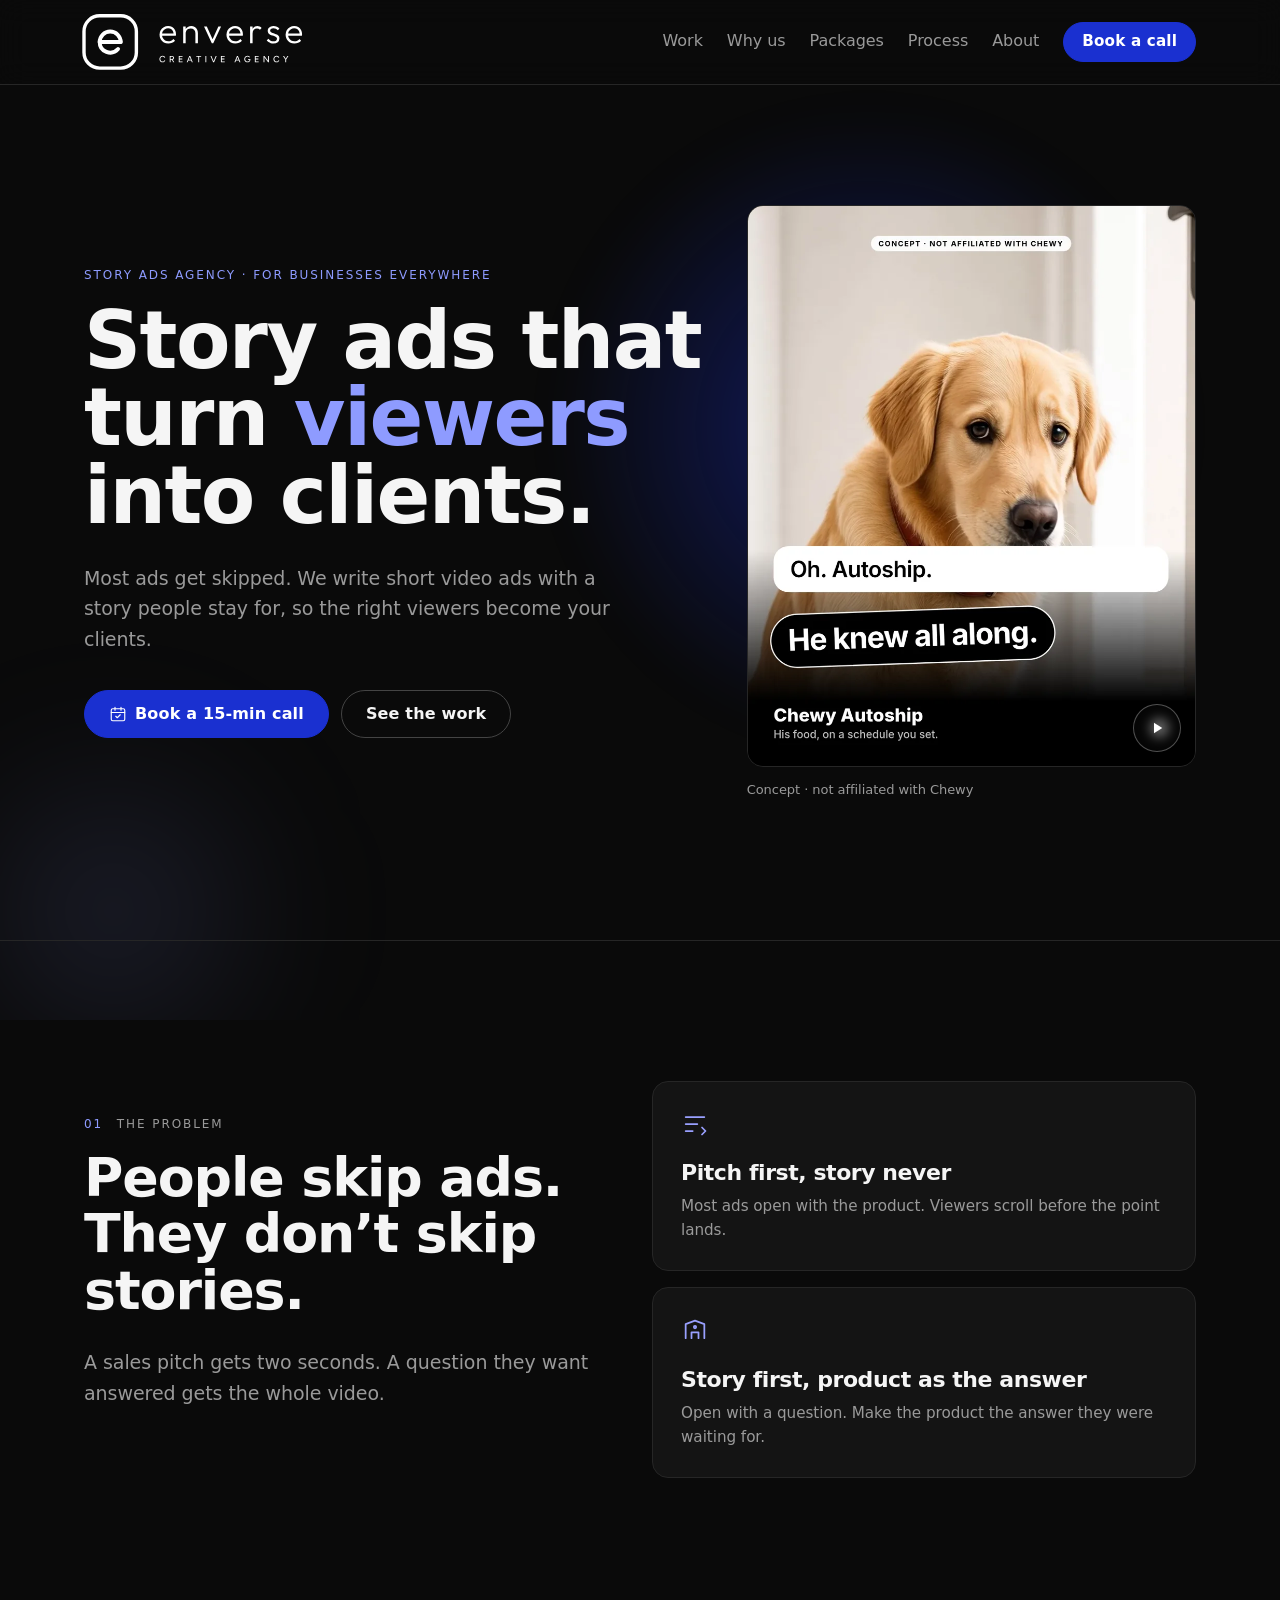
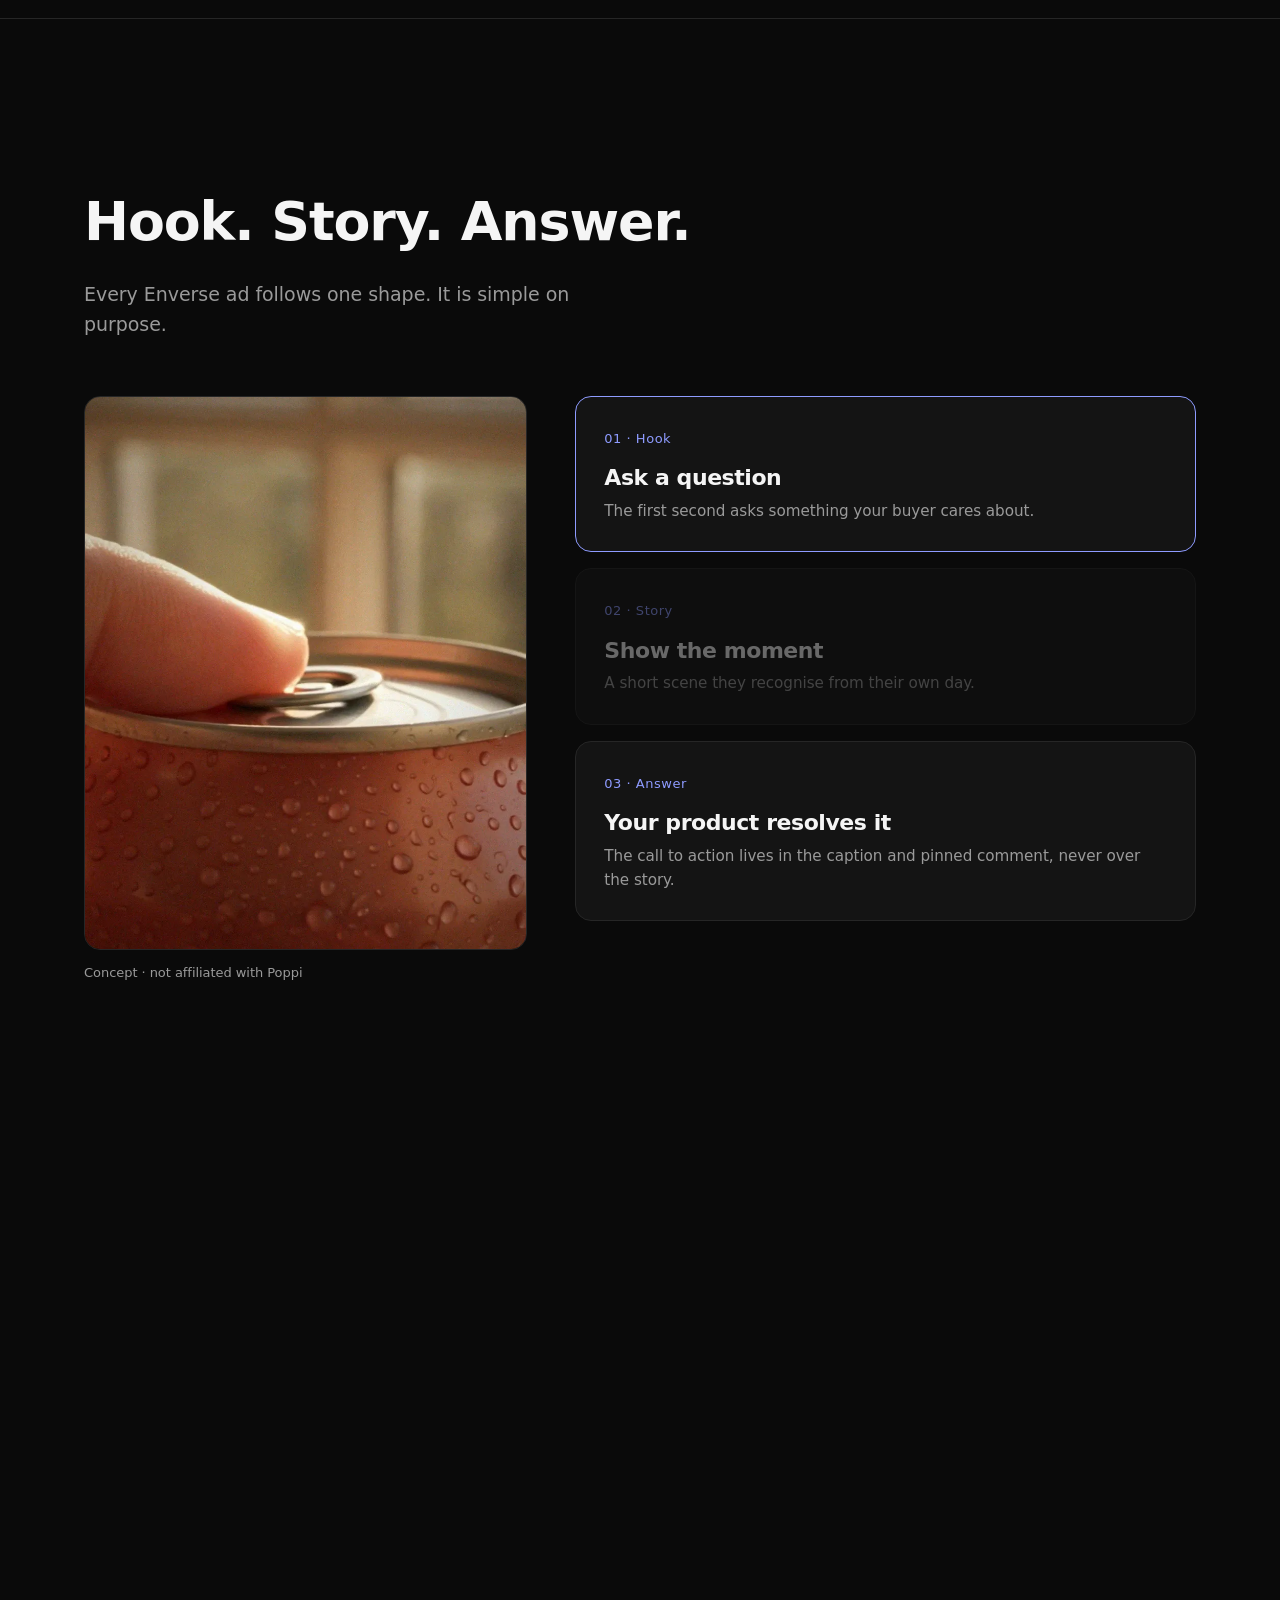
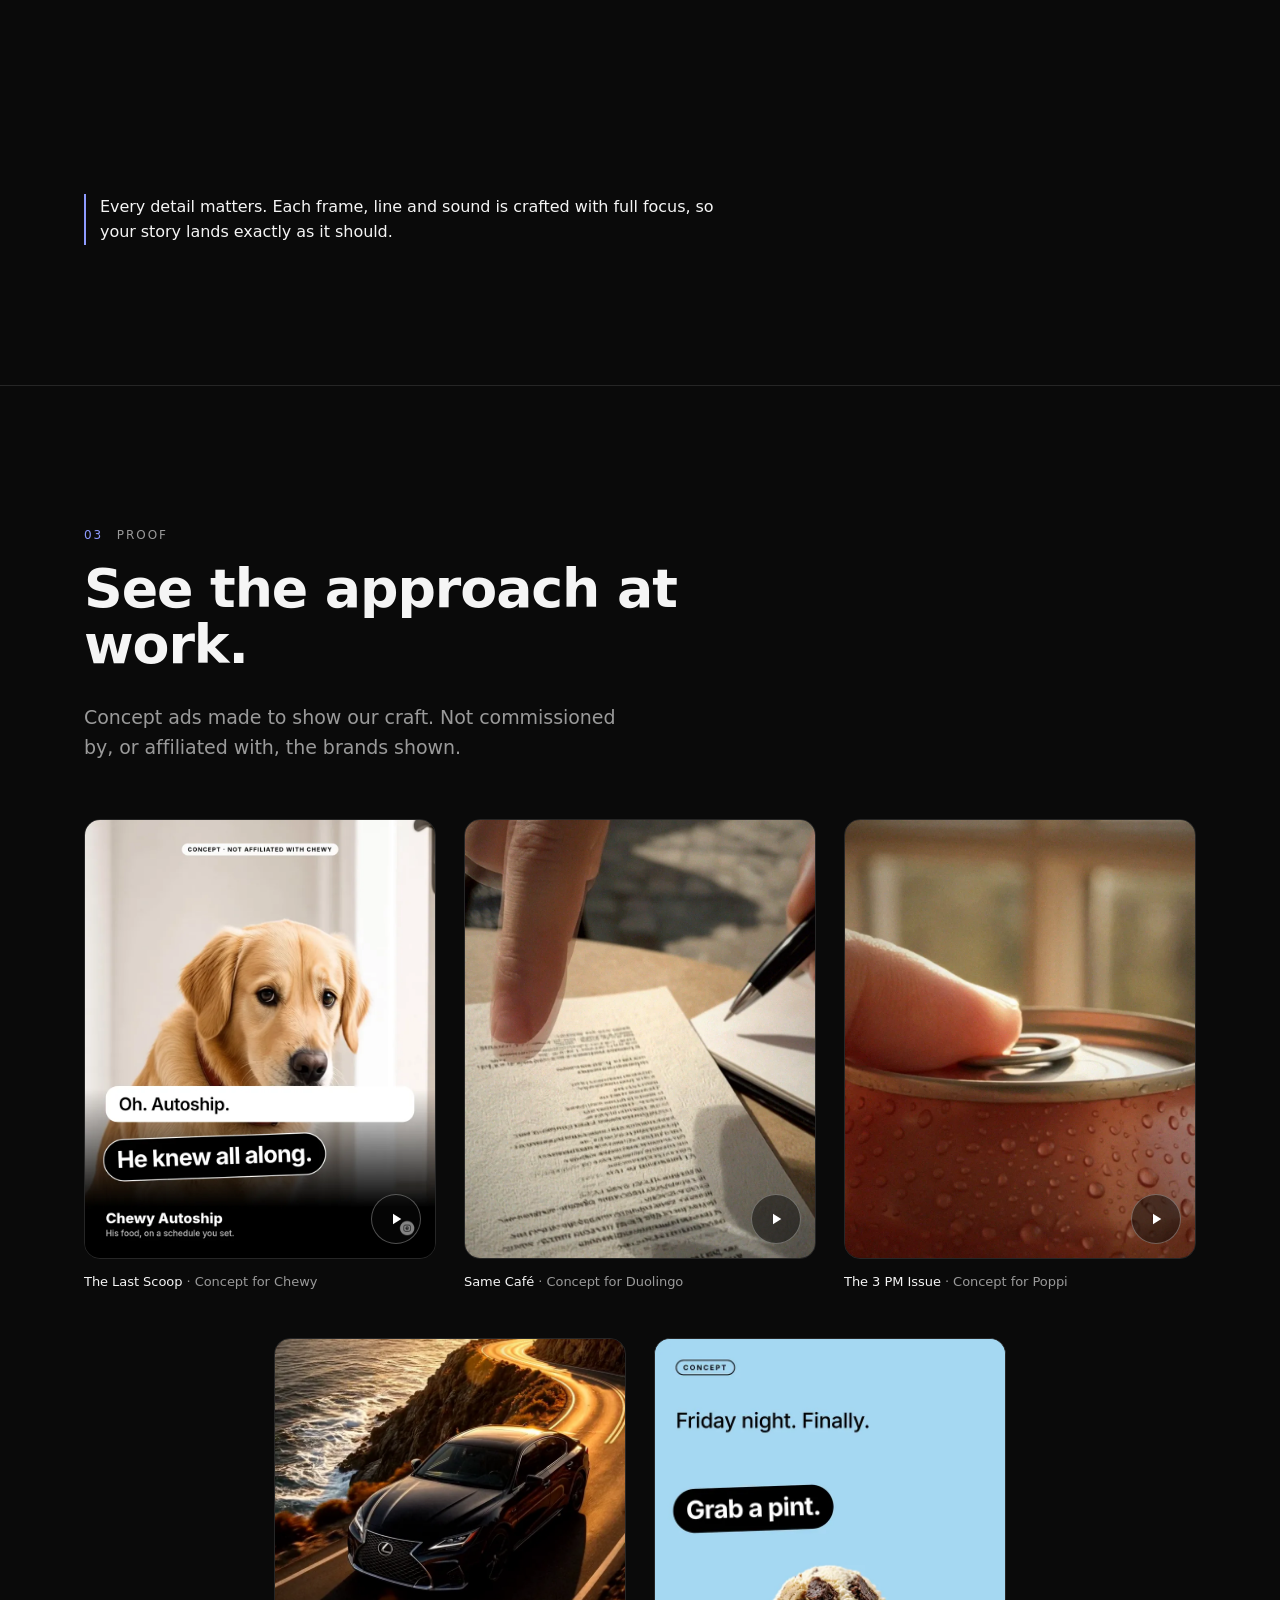
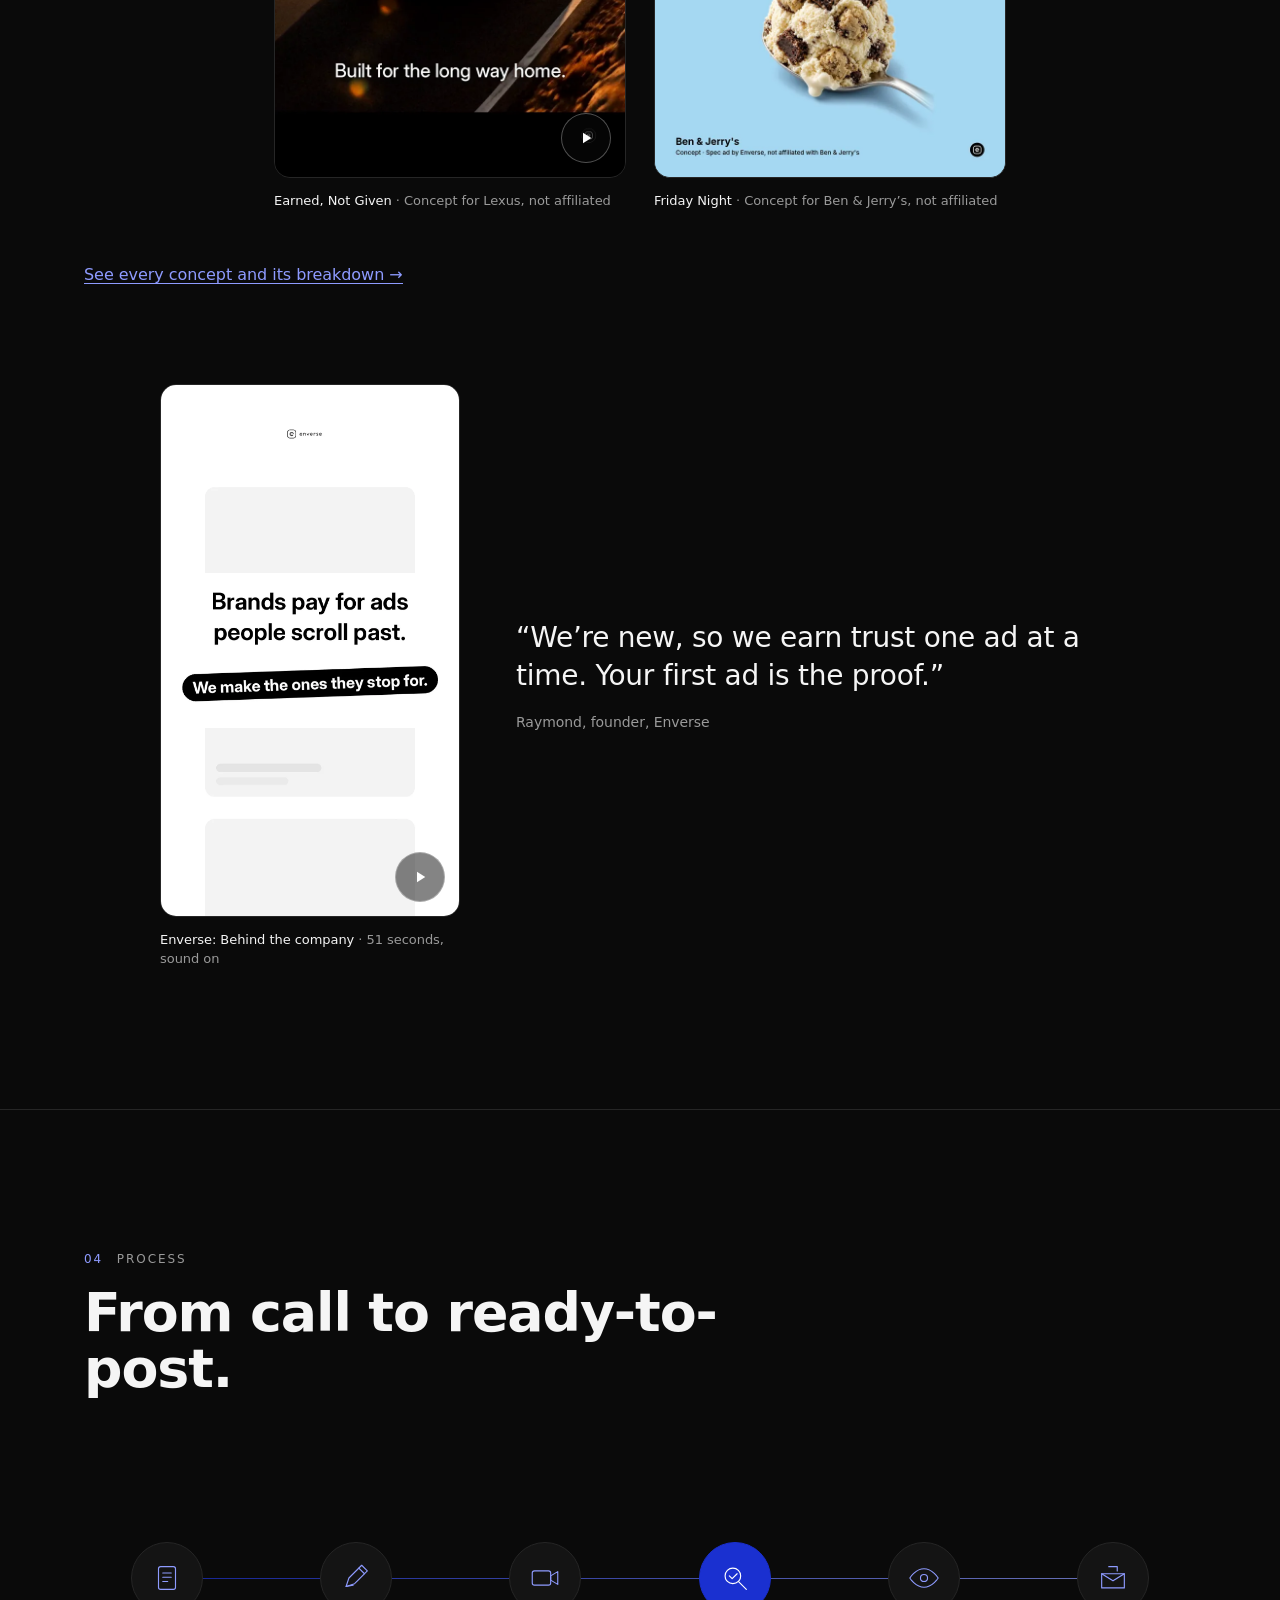
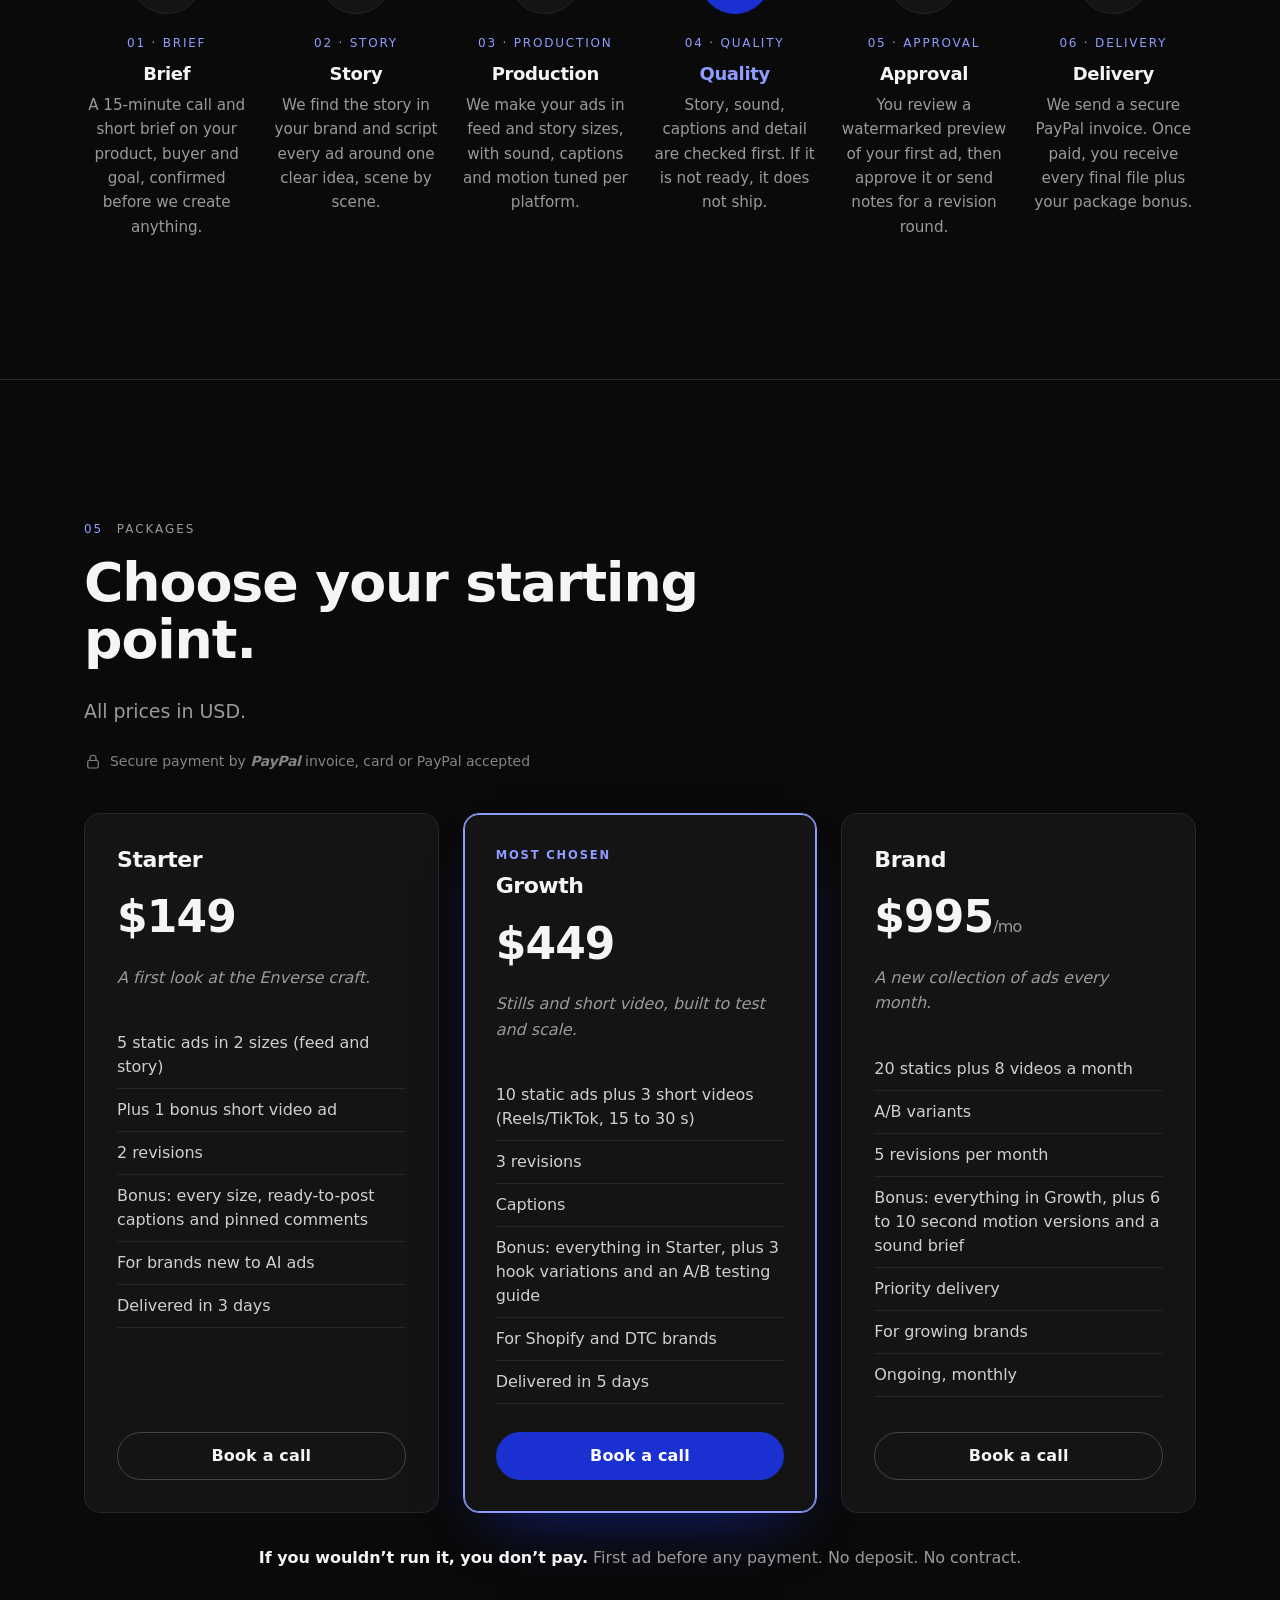
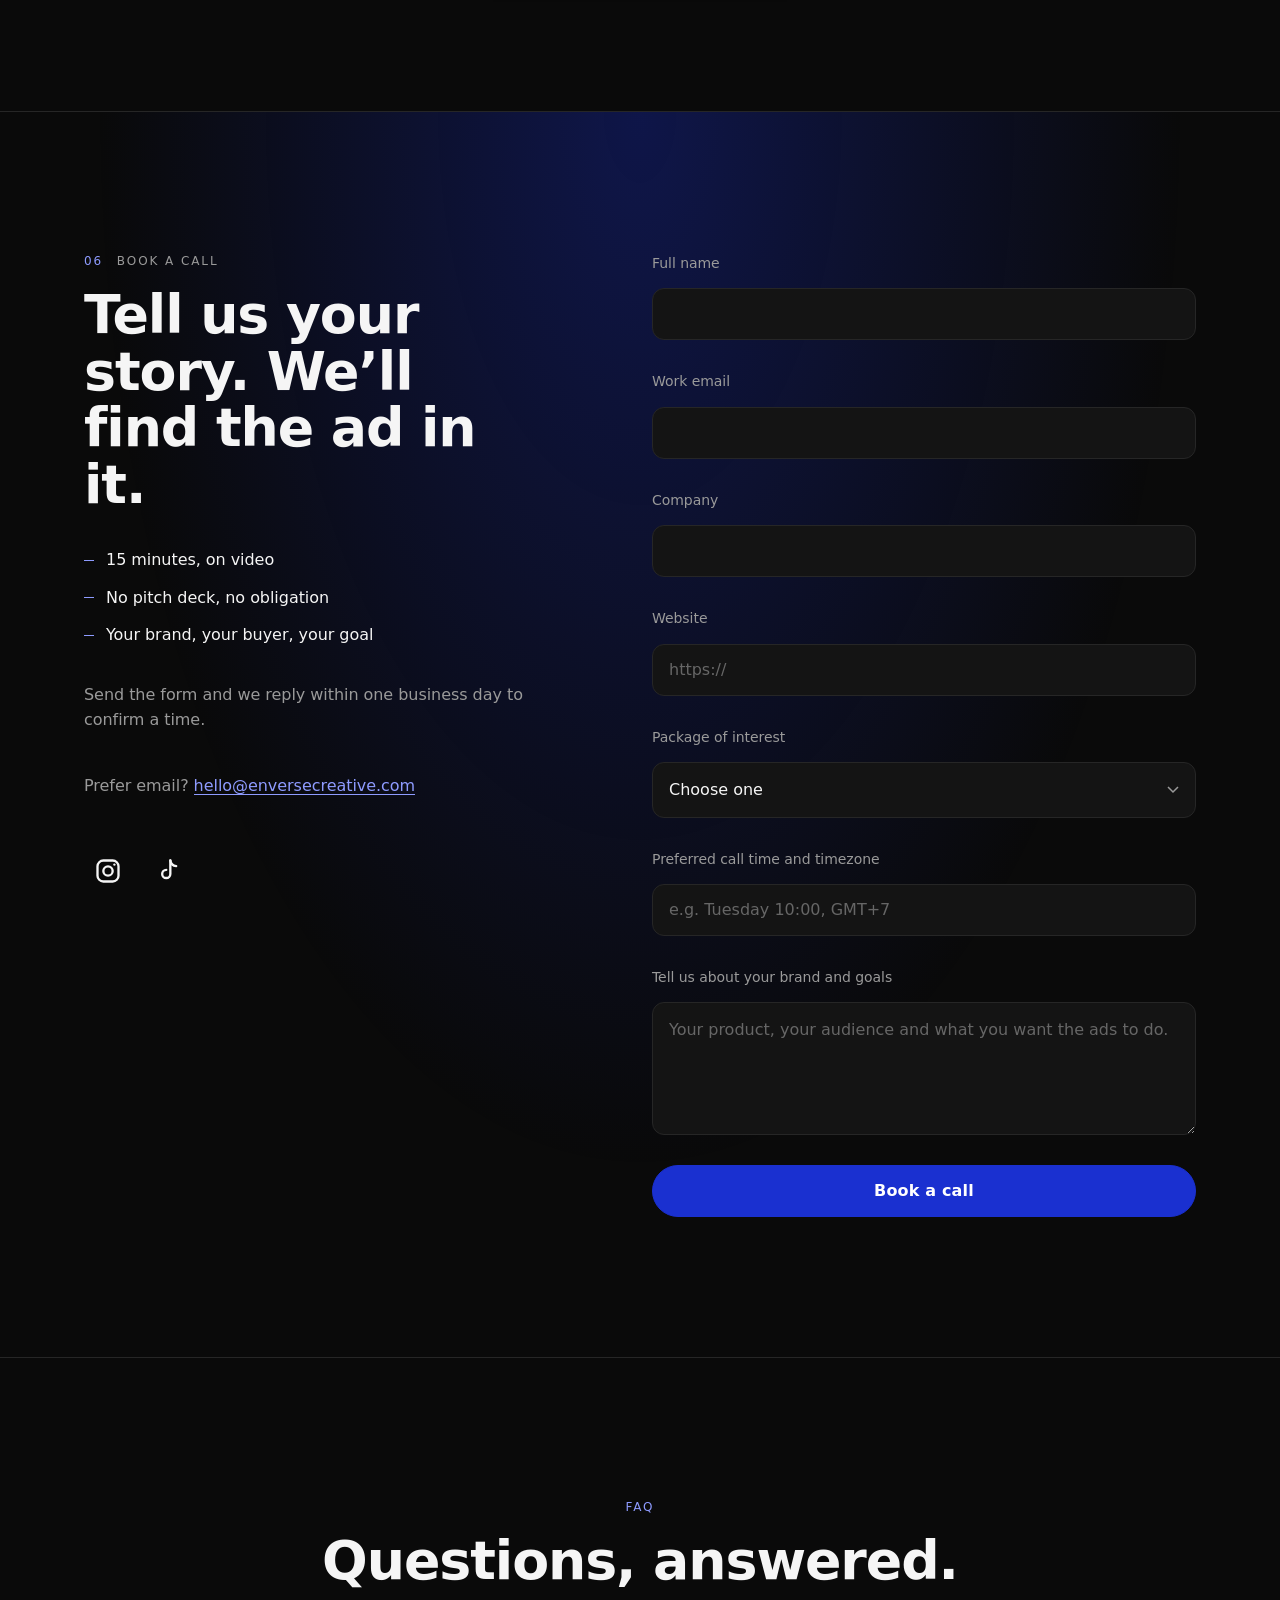
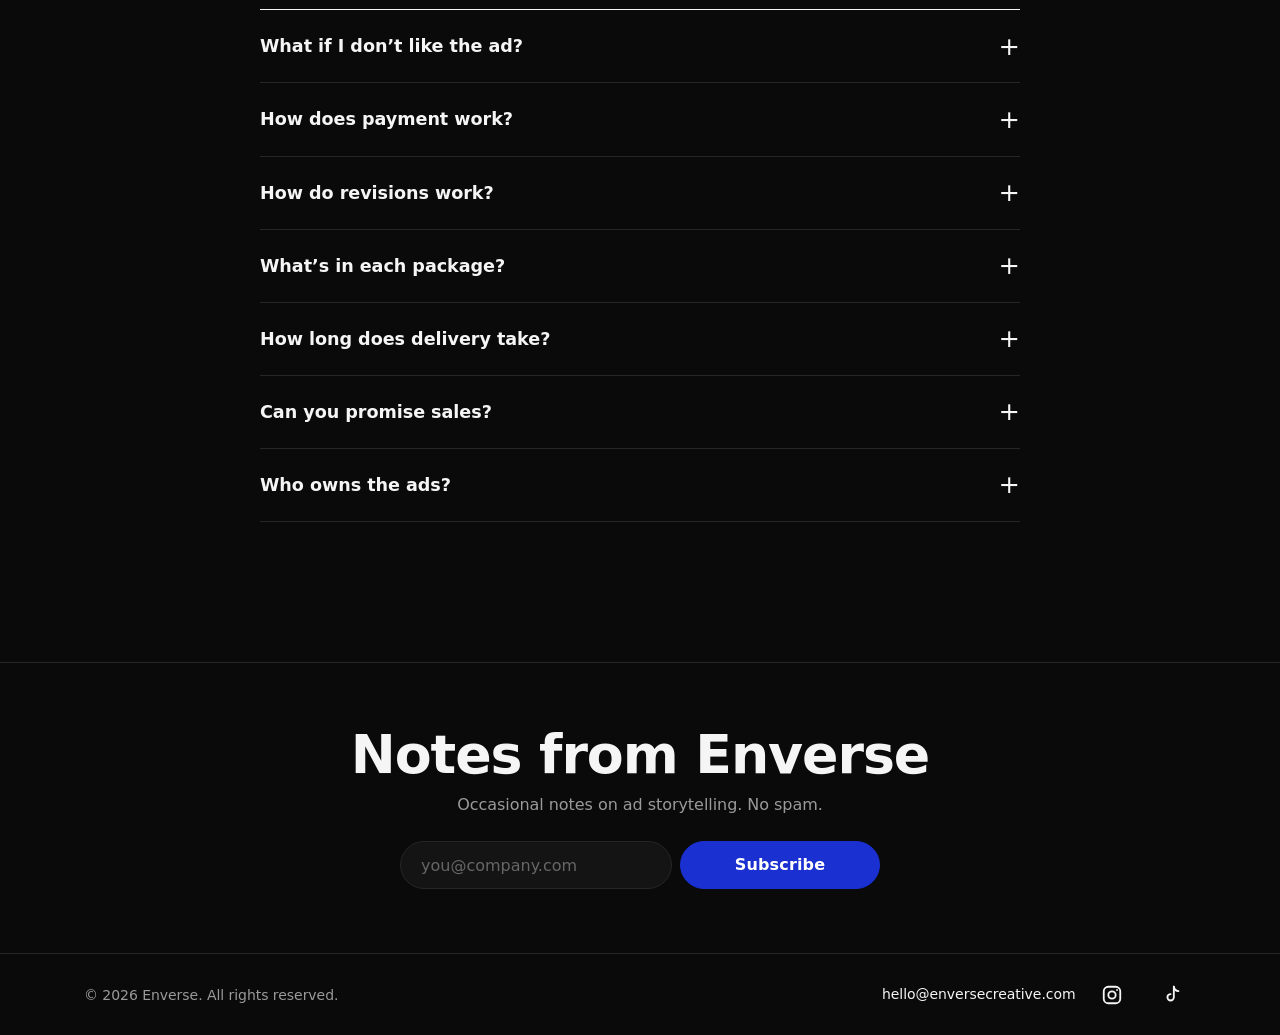
==== index.html @ edd23e5a "Proof: Duolingo and Poppi v3 concept ads" ====
<!doctype html>
<html lang="en">
<head>
<meta charset="utf-8">
<meta http-equiv="Content-Security-Policy" content="default-src 'self'; img-src 'self' data: https://*.google-analytics.com https://*.googletagmanager.com; media-src 'self'; style-src 'self' 'unsafe-inline' https://fonts.googleapis.com; font-src 'self' https://fonts.gstatic.com; script-src 'self' 'unsafe-inline' https://www.googletagmanager.com; form-action 'self' mailto: https://formsubmit.co; base-uri 'self'; object-src 'none'; connect-src 'self' https://*.google-analytics.com https://*.analytics.google.com https://www.googletagmanager.com">
<script async src="https://www.googletagmanager.com/gtag/js?id=G-777H7XTXG5"></script>
<script src="/ga.js?v=20261104"></script>
<meta name="referrer" content="strict-origin-when-cross-origin">

<meta name="viewport" content="width=device-width,initial-scale=1">
<title>Enverse | AI Ads Storytelling Agency</title>
<meta name="description" content="Story ads that turn viewers into clients. Short video ads with a story people stay for. Packages from $149."><meta property="og:type" content="website"><meta property="og:site_name" content="Enverse"><meta property="og:title" content="Enverse | AI Ads Storytelling Agency"><meta property="og:description" content="Story ads that turn viewers into clients. Short video ads with a story people stay for. Packages from $149."><meta property="og:url" content="https://enversecreative.com/"><meta property="og:image" content="https://enversecreative.com/assets/og-image.png"><meta property="og:image:width" content="1200"><meta property="og:image:height" content="630"><meta name="twitter:card" content="summary_large_image"><meta name="theme-color" content="#0a0a0a">
<link rel="preconnect" href="https://fonts.googleapis.com"><link rel="preconnect" href="https://fonts.gstatic.com" crossorigin>
<link href="https://fonts.googleapis.com/css2?family=Inter:wght@400;500;700;800&display=swap" rel="stylesheet">
<link rel="icon" href="assets/favicon.svg" type="image/svg+xml"><link rel="apple-touch-icon" href="assets/apple-touch-icon.png"><link rel="stylesheet" href="styles.css?v=20261104f"><link rel="stylesheet" href="rd.css?v=20261104f">
</head>
<body class="rd">
<a class="skip" href="#main">Skip to content</a>
<header class="nav">
  <div class="wrap nav-in">
    <a href="#" class="logo" aria-label="Enverse home"><img src="assets/logo.svg" alt="enverse, creative agency" class="logo-img" width="156" height="60"></a>
    <nav aria-label="Primary"><a href="work/">Work</a><a href="#why">Why us</a><a href="#packages">Packages</a><a href="#experience">Process</a><a href="#about">About</a><a href="#contact" class="btn btn-sm">Book a call</a></nav>
  </div>
</header>
<main id="main">
<section class="hero rd-hero">
  <div class="hero-splash" aria-hidden="true"><i class="b1"></i><i class="b2"></i><i class="b3"></i></div>
  <div class="wrap rd-grid">
    <div class="rd-hero-tx">
      <p class="eyebrow">Story ads agency · For businesses everywhere</p>
      <h1 data-accent="viewers">Story ads that turn viewers into clients.</h1>
      <p class="lead">Most ads get skipped. We write short video ads with a story people stay for, so the right viewers become your clients.</p>
      <div class="cta"><a href="#book" class="btn"><img src="assets/icons/icon-book-call.svg" alt="" width="18" height="18" class="btn-ic">Book a 15-min call</a><a href="#work" class="btn btn-ghost">See the work</a></div>
    </div>
    <figure class="rd-hero-media">
      <div class="spec" data-title="The Last Scoop, concept for Chewy">
        <img src="assets/spec/chewy-the-last-scoop-poster.webp" width="864" height="1080" alt="Concept ad for Chewy, The Last Scoop: a golden retriever waits by an empty bowl" fetchpriority="high">
        <video data-src="assets/spec/chewy-the-last-scoop-v2.mp4" muted loop playsinline preload="none" aria-hidden="true" tabindex="-1"></video>
        <button class="spec-play" type="button" aria-label="Play The Last Scoop, concept for Chewy"><svg viewBox="0 0 24 24" width="18" height="18" aria-hidden="true"><path d="M8 5v14l11-7z" fill="currentColor"/></svg></button>
      </div>
      <figcaption>Concept · not affiliated with Chewy</figcaption>
    </figure>
  </div>
</section>

<section id="about" class="rd-sec rd-problem" data-step="01" data-name="The problem">
  <div class="wrap rd-grid">
    <div class="rd-col-6">
      <p class="eyebrow">01 <b>The problem</b></p>
      <h2>People skip ads.<br>They don&rsquo;t skip stories.</h2>
      <p class="lead">A sales pitch gets two seconds. A question they want answered gets the whole video.</p>
    </div>
    <div class="rd-col-6r rd-stack">
      <div class="card rd-card"><img src="assets/icons/icon-problem-skip.svg" alt="" width="28" height="28" class="rd-ic"><h3>Pitch first, story never</h3><p>Most ads open with the product. Viewers scroll before the point lands.</p></div>
      <div class="card rd-card"><img src="assets/icons/icon-approach-story.svg" alt="" width="28" height="28" class="rd-ic"><h3>Story first, product as the answer</h3><p>Open with a question. Make the product the answer they were waiting for.</p></div>
    </div>
  </div>
</section>

<section id="why" class="rd-sec rd-approach" data-scene data-step="02" data-name="Our approach">
  <div class="wrap">
    <div class="rd-head">
      <p class="eyebrow">02 <b>Our approach</b></p>
      <h2>Hook. Story. Answer.</h2>
      <p class="lead">Every Enverse ad follows one shape. It is simple on purpose.</p>
    </div>
    <div class="rd-scene"><figure class="rd-scene-media"><img src="assets/spec/poppi-the-3pm-issue-v3-poster.webp" width="864" height="1080" loading="lazy" decoding="async" alt="Concept ad for Poppi, The 3 PM Issue"><figcaption>Concept · not affiliated with Poppi</figcaption></figure>
    <div class="rd-3">
      <div class="card rd-card"><span class="rd-num">01 · Hook</span><h3>Ask a question</h3><p>The first second asks something your buyer cares about.</p></div>
      <div class="card rd-card"><span class="rd-num">02 · Story</span><h3>Show the moment</h3><p>A short scene they recognise from their own day.</p></div>
      <div class="card rd-card"><span class="rd-num">03 · Answer</span><h3>Your product resolves it</h3><p>The call to action lives in the caption and pinned comment, never over the story.</p></div>
    </div></div>
    <p class="craft rd-craft">Every detail matters. Each frame, line and sound is crafted with full focus, so your story lands exactly as it should.</p>
  </div>
</section>

<section id="work" class="rd-sec rd-proof" data-step="03" data-name="Proof">
  <div class="wrap">
    <div class="rd-head">
      <p class="eyebrow">03 <b>Proof</b></p>
      <h2>See the approach at work.</h2>
      <p class="lead">Concept ads made to show our craft. Not commissioned by, or affiliated with, the brands shown.</p>
    </div>
    <div class="rd-ads" role="list">
      <figure class="rd-ad" role="listitem"><div class="spec" data-title="The Last Scoop, concept for Chewy" data-full="assets/spec/chewy-the-last-scoop-v2.mp4"><img src="assets/spec/chewy-the-last-scoop-poster.webp" width="864" height="1080" loading="lazy" decoding="async" alt="Concept ad for Chewy, The Last Scoop"><video data-src="assets/spec/chewy-the-last-scoop-v2.mp4" muted loop playsinline preload="none" aria-hidden="true" tabindex="-1"></video><button class="spec-open" type="button" aria-label="Watch The Last Scoop, concept for Chewy, with sound"><svg viewBox="0 0 24 24" width="18" height="18" aria-hidden="true"><path d="M8 5v14l11-7z" fill="currentColor"/></svg></button></div><figcaption><strong>The Last Scoop</strong> · Concept for Chewy</figcaption></figure>
      <figure class="rd-ad" role="listitem"><div class="spec" data-title="Same Café, concept for Duolingo" data-full="assets/spec/duolingo-same-cafe-v3.mp4"><img src="assets/spec/duolingo-same-cafe-v3-poster.webp" width="864" height="1080" loading="lazy" decoding="async" alt="Concept ad for Duolingo, Same Café"><video data-src="assets/spec/duolingo-same-cafe-v3.mp4" muted loop playsinline preload="none" aria-hidden="true" tabindex="-1"></video><button class="spec-open" type="button" aria-label="Watch Same Café, concept for Duolingo, with sound"><svg viewBox="0 0 24 24" width="18" height="18" aria-hidden="true"><path d="M8 5v14l11-7z" fill="currentColor"/></svg></button></div><figcaption><strong>Same Café</strong> · Concept for Duolingo</figcaption></figure>
      <figure class="rd-ad" role="listitem"><div class="spec" data-title="The 3 PM Issue, concept for Poppi" data-full="assets/spec/poppi-the-3pm-issue-v3.mp4"><img src="assets/spec/poppi-the-3pm-issue-v3-poster.webp" width="864" height="1080" loading="lazy" decoding="async" alt="Concept ad for Poppi, The 3 PM Issue"><video data-src="assets/spec/poppi-the-3pm-issue-v3.mp4" muted loop playsinline preload="none" aria-hidden="true" tabindex="-1"></video><button class="spec-open" type="button" aria-label="Watch The 3 PM Issue, concept for Poppi, with sound"><svg viewBox="0 0 24 24" width="18" height="18" aria-hidden="true"><path d="M8 5v14l11-7z" fill="currentColor"/></svg></button></div><figcaption><strong>The 3 PM Issue</strong> · Concept for Poppi</figcaption></figure>
      <figure class="rd-ad" role="listitem"><div class="spec spec-tall" data-title="Earned, Not Given, concept for Lexus" data-full="work/media/lexus-earned-not-given.mp4"><img src="work/media/lexus-earned-not-given.webp" width="720" height="1280" loading="lazy" decoding="async" alt="Concept ad for Lexus, Earned, Not Given"><video data-src="work/media/lexus-earned-not-given.mp4" muted loop playsinline preload="none" aria-hidden="true" tabindex="-1"></video><button class="spec-open" type="button" aria-label="Watch Earned, Not Given, concept for Lexus, with sound"><svg viewBox="0 0 24 24" width="18" height="18" aria-hidden="true"><path d="M8 5v14l11-7z" fill="currentColor"/></svg></button></div><figcaption><strong>Earned, Not Given</strong> · Concept for Lexus, not affiliated</figcaption></figure>
      <figure class="rd-ad" role="listitem"><div class="spec spec-still"><img src="assets/proof/starter-set/01-friday-night_1080x1350.webp" width="720" height="900" loading="lazy" decoding="async" alt="Concept ad for Ben &amp; Jerry&rsquo;s, Friday night. Finally. Grab a pint."></div><figcaption><strong>Friday Night</strong> · Concept for Ben &amp; Jerry&rsquo;s, not affiliated</figcaption></figure>
    </div>
    <p class="rd-more"><a href="work/">See every concept and its breakdown <span class="arr" aria-hidden="true">&rarr;</span></a></p>
    <div class="rd-founder">
      <figure class="rd-company"><div class="spec spec-916" data-title="Enverse: Behind the company" data-full="assets/hero-ad/company-v4.mp4"><img src="assets/hero-ad/company-v4-poster.webp" width="1080" height="1920" loading="lazy" decoding="async" alt="Enverse: Behind the company, a short film about how we make story ads"><button class="spec-open" type="button" aria-label="Watch Enverse: Behind the company, with sound"><svg viewBox="0 0 24 24" width="18" height="18" aria-hidden="true"><path d="M8 5v14l11-7z" fill="currentColor"/></svg></button></div><figcaption><strong>Enverse: Behind the company</strong> · 51 seconds, sound on</figcaption></figure>
      <blockquote class="rd-note"><p>&ldquo;We&rsquo;re new, so we earn trust one ad at a time. Your first ad is the proof.&rdquo;</p><cite>Raymond, founder, Enverse</cite></blockquote>
    </div>
  </div>
</section>

<section id="experience" class="rd-sec experience" data-step="04" data-name="Process">
  <div class="wrap">
    <div class="rd-head">
      <p class="eyebrow">04 <b>Process</b></p>
      <h2>From call to ready-to-post.</h2>
      <p class="lead">Six clear steps. Quality comes before speed, and every ad is reviewed in full before it reaches you.</p>
    </div>
<ol class="flow"><li class="flow-step"><span class="flow-node"><svg class="flow-ico" viewBox="0 0 48 48" width="48" height="48" fill="none" stroke="currentColor" stroke-width="1.6" stroke-linecap="round" stroke-linejoin="round" aria-hidden="true"><rect x="12" y="8" width="24" height="32" rx="3"/><path d="M18 17h12M18 23h12M18 29h7"/></svg></span><span class="journey-step">01 · Brief</span><h3>Brief</h3><p>A 15-minute call and short brief on your product, buyer and goal, confirmed before we create anything.</p></li><li class="flow-step"><span class="flow-node"><svg class="flow-ico" viewBox="0 0 48 48" width="48" height="48" fill="none" stroke="currentColor" stroke-width="1.6" stroke-linecap="round" stroke-linejoin="round" aria-hidden="true"><path d="M10 36l4-12L32 6l8 8-18 18z"/><path d="M28 10l8 8M10 36l10-2"/></svg></span><span class="journey-step">02 · Story</span><h3>Story</h3><p>We find the story in your brand and script every ad around one clear idea, scene by scene.</p></li><li class="flow-step"><span class="flow-node"><svg class="flow-ico" viewBox="0 0 48 48" width="48" height="48" fill="none" stroke="currentColor" stroke-width="1.6" stroke-linecap="round" stroke-linejoin="round" aria-hidden="true"><rect x="6" y="14" width="26" height="20" rx="3"/><path d="M32 21l10-6v18l-10-6z"/></svg></span><span class="journey-step">03 · Production</span><h3>Production</h3><p>We make your ads in feed and story sizes, with sound, captions and motion tuned per platform.</p></li><li class="flow-step"><span class="flow-node"><svg class="flow-ico" viewBox="0 0 48 48" width="48" height="48" fill="none" stroke="currentColor" stroke-width="1.6" stroke-linecap="round" stroke-linejoin="round" aria-hidden="true"><circle cx="21" cy="21" r="11"/><path d="M29 29l11 11M16 21l4 4 7-7"/></svg></span><span class="journey-step">04 · Quality</span><h3>Quality</h3><p>Story, sound, captions and detail are checked first. If it is not ready, it does not ship.</p></li><li class="flow-step"><span class="flow-node"><svg class="flow-ico" viewBox="0 0 48 48" width="48" height="48" fill="none" stroke="currentColor" stroke-width="1.6" stroke-linecap="round" stroke-linejoin="round" aria-hidden="true"><path d="M4 24s8-13 20-13 20 13 20 13-8 13-20 13S4 24 4 24z"/><circle cx="24" cy="24" r="5"/></svg></span><span class="journey-step">05 · Approval</span><h3>Approval</h3><p>You review a watermarked preview of your first ad, then approve it or send notes for a revision round.</p></li><li class="flow-step"><span class="flow-node"><svg class="flow-ico" viewBox="0 0 48 48" width="48" height="48" fill="none" stroke="currentColor" stroke-width="1.6" stroke-linecap="round" stroke-linejoin="round" aria-hidden="true"><path d="M8 18h32v20H8z"/><path d="M8 18l16 10 16-10M18 8h12v6"/></svg></span><span class="journey-step">06 · Delivery</span><h3>Delivery</h3><p>We send a secure PayPal invoice. Once paid, you receive every final file plus your package bonus.</p></li></ol>
  </div>
</section>

<section id="packages" class="rd-sec" data-step="05" data-name="Packages">
  <div class="wrap">
  <div class="rd-head">
  <p class="eyebrow">05 <b>Packages</b></p>
  <h2>Choose your starting point.</h2>
  <p class="lead">All prices in USD.</p></div>
<p class="pay-note pay-top"><svg viewBox="0 0 24 24" width="18" height="18" fill="none" stroke="currentColor" stroke-width="1.6" stroke-linecap="round" stroke-linejoin="round" aria-hidden="true"><rect x="5" y="10" width="14" height="10" rx="2"/><path d="M8 10V7a4 4 0 0 1 8 0v3"/></svg><span>Secure payment by <b class="pp-mark">PayPal</b> invoice, card or PayPal accepted</span></p>
  <div class="tiers">
    <div class="tier"><h3>Starter</h3><p class="price">$149</p><p class="pitch">A first look at the Enverse craft.</p><ul><li>5 static ads in 2 sizes (feed and story)</li><li>Plus 1 bonus short video ad</li><li>2 revisions</li><li>Bonus: every size, ready-to-post captions and pinned comments</li><li>For brands new to AI ads</li><li>Delivered in 3 days</li></ul><a href="#book" class="btn btn-ghost">Book a call</a></div>
    <div class="tier featured"><p class="tag">Most chosen</p><h3>Growth</h3><p class="price">$449</p><p class="pitch">Stills and short video, built to test and scale.</p><ul><li>10 static ads plus 3 short videos (Reels/TikTok, 15 to 30 s)</li><li>3 revisions</li><li>Captions</li><li>Bonus: everything in Starter, plus 3 hook variations and an A/B testing guide</li><li>For Shopify and DTC brands</li><li>Delivered in 5 days</li></ul><a href="#book" class="btn">Book a call</a></div>
    <div class="tier"><h3>Brand</h3><p class="price">$995<span>/mo</span></p><p class="pitch">A new collection of ads every month.</p><ul><li>20 statics plus 8 videos a month</li><li>A/B variants</li><li>5 revisions per month</li><li>Bonus: everything in Growth, plus 6 to 10 second motion versions and a sound brief</li><li>Priority delivery</li><li>For growing brands</li><li>Ongoing, monthly</li></ul><a href="#book" class="btn btn-ghost">Book a call</a></div>
  </div>
  <p class="rd-guar"><b>If you wouldn&rsquo;t run it, you don&rsquo;t pay.</b> First ad before any payment. No deposit. No contract.</p>
  </div>
</section>

<section id="contact" class="rd-sec rd-book" data-step="06" data-name="Book a call">
  <div class="wrap rd-grid">
    <div class="rd-col-5">
      <p class="eyebrow">06 <b>Book a call</b></p>
      <h2>Tell us your story. We&rsquo;ll find the ad in it.</h2>
      <ul class="rd-bul"><li>15 minutes, on video</li><li>No pitch deck, no obligation</li><li>Your brand, your buyer, your goal</li></ul>
      <p class="sub">Send the form and we reply within one business day to confirm a time.</p>
      
      <p class="sub rd-alt">Prefer email? <a href="mailto:hello@enversecreative.com">hello@enversecreative.com</a></p>
      <span class="social social-lg"><a href="https://www.instagram.com/enverse.creative/" target="_blank" rel="noopener" aria-label="Enverse on Instagram (@enverse.creative)"><svg viewBox="0 0 24 24" width="22" height="22" fill="none" stroke="currentColor" stroke-width="2" aria-hidden="true"><rect x="3" y="3" width="18" height="18" rx="5"/><circle cx="12" cy="12" r="4"/><circle cx="17.5" cy="6.5" r="1" fill="currentColor" stroke="none"/></svg></a><a href="https://www.tiktok.com/@enverse.creative" target="_blank" rel="noopener" aria-label="Enverse on TikTok (@enverse.creative)"><svg viewBox="0 0 24 24" width="22" height="22" fill="none" stroke="currentColor" stroke-width="2" stroke-linecap="round" stroke-linejoin="round" aria-hidden="true"><path d="M14 3v11.5a3.5 3.5 0 1 1-3.5-3.5"/><path d="M14 3c.5 2.8 2.4 4.6 5 4.8"/></svg></a></span>
    </div>
<form class="form" action="https://formsubmit.co/enverse.creative@gmail.com" method="POST" name="booking" id="book">
      <input type="hidden" name="_subject" value="New call booking: Enverse">
      <input type="hidden" name="_template" value="table">
      <input type="hidden" name="_next" value="https://enversecreative.com/book/thanks/">
      <input type="text" name="_honey" class="hp" tabindex="-1" autocomplete="off" aria-hidden="true">
      <label>Full name<input name="name" required autocomplete="name"></label>
      <label>Work email<input type="email" name="email" required autocomplete="email"></label>
      <label>Company<input name="company" required autocomplete="organization"></label>
      <label>Website<input type="url" name="website" placeholder="https://" autocomplete="url"></label>
      <label>Package of interest<select name="package" required><option value="">Choose one</option><option>Starter, $149</option><option>Growth, $449</option><option>Brand, $995/mo</option><option>Not sure yet</option></select></label>
      <label>Preferred call time and timezone<input name="call_time" required placeholder="e.g. Tuesday 10:00, GMT+7"></label>
      <label>Tell us about your brand and goals<textarea name="message" rows="4" placeholder="Your product, your audience and what you want the ads to do."></textarea></label>
      <button class="btn btn-inv" type="submit">Book a call</button>
    </form>
  </div>
</section>

<section id="faq" class="rd-sec faq">
  <div class="wrap rd-faq"><p class="eyebrow">FAQ</p>
  <h2>Questions, answered.</h2>
  <div class="faq-list">
    <details><summary>What if I don&rsquo;t like the ad?</summary><p>You don&rsquo;t pay. Payment comes only after you approve your first ad. No contract.</p></details>
    <details><summary>How does payment work?</summary><p>Once you approve your first ad, we send a PayPal invoice. Secure payment by PayPal invoice, card or PayPal accepted, no PayPal account needed. Previews are watermarked, and final files are delivered once payment is in. No deposit, no contract.</p><p class="pay-note"><svg viewBox="0 0 24 24" width="18" height="18" fill="none" stroke="currentColor" stroke-width="1.6" stroke-linecap="round" stroke-linejoin="round" aria-hidden="true"><rect x="5" y="10" width="14" height="10" rx="2"/><path d="M8 10V7a4 4 0 0 1 8 0v3"/></svg><span>Secure payment by <b class="pp-mark">PayPal</b> invoice, card or PayPal accepted</span></p></details>
    <details><summary>How do revisions work?</summary><p>Send all your notes in one round and we update every ad. Starter includes 2 rounds, Growth 3, and Brand 5 per month.</p></details>
    <details><summary>What&rsquo;s in each package?</summary><p><strong>Starter, $149:</strong> 5 static ads in feed and story sizes, a bonus short video, 2 revisions. Bonus: every size, captions and pinned comments. 3 days.</p><p><strong>Growth, $449:</strong> 10 static ads, 3 short videos, captions, 3 revisions. Bonus: 3 hook variations and an A/B testing guide. 5 days.</p><p><strong>Brand, $995/mo:</strong> 20 static ads and 8 videos a month, A/B variants, 5 revisions per month, priority delivery. Bonus: 6 to 10 second motion versions and a sound brief.</p><p>Timing starts once we have your brief.</p></details>
    <details><summary>How long does delivery take?</summary><p>Starter is delivered in 3 days and Growth in 5 days. Brand is an ongoing monthly collection, with priority delivery. Timing starts once we have your <a href="brief/">brief</a>.</p></details>
    <details><summary>Can you promise sales?</summary><p>No one honestly can. Results depend on your offer, price and targeting too. We promise ads crafted to be watched, and you only pay for the ones you would run.</p></details>
    <details><summary>Who owns the ads?</summary><p>You do, once paid. Run them anywhere, as often as you like.</p></details>
  </div></div>
</section>

<section class="rd-sec news">
  <div class="wrap"><h2>Notes from Enverse</h2>
  <p class="sub">Occasional notes on ad storytelling. No spam.</p>
  <form class="inline form" action="mailto:hello@enversecreative.com" method="POST" enctype="text/plain" name="newsletter">
    <label class="sr" for="nl">Email</label><input id="nl" type="email" name="email" placeholder="you@company.com" required>
    <button class="btn" type="submit">Subscribe</button>
    <p class="status" role="status" aria-live="polite"></p>
  </form></div>
</section>
</main>
<div class="rd-rail" aria-hidden="true"><span class="rd-rail-fill"></span></div>
<a href="#book" class="btn rd-sticky" tabindex="-1">Book a call</a>
<dialog class="rd-lb" aria-label="Concept ad"><div class="rd-lb-in"><video controls playsinline preload="none"></video><button class="rd-lb-x" type="button" aria-label="Close video"><svg viewBox="0 0 24 24" width="22" height="22" aria-hidden="true"><path d="M6 6l12 12M18 6L6 18" fill="none" stroke="currentColor" stroke-width="2" stroke-linecap="round"/></svg></button></div></dialog>
<footer class="foot"><div class="wrap nav-in"><span>© <span id="y"></span> Enverse. All rights reserved.</span><span><a href="mailto:hello@enversecreative.com">hello@enversecreative.com</a> <span class="social"><a href="https://www.instagram.com/enverse.creative/" target="_blank" rel="noopener" aria-label="Enverse on Instagram (@enverse.creative)"><svg viewBox="0 0 24 24" width="22" height="22" fill="none" stroke="currentColor" stroke-width="2" aria-hidden="true"><rect x="3" y="3" width="18" height="18" rx="5"/><circle cx="12" cy="12" r="4"/><circle cx="17.5" cy="6.5" r="1" fill="currentColor" stroke="none"/></svg></a><a href="https://www.tiktok.com/@enverse.creative" target="_blank" rel="noopener" aria-label="Enverse on TikTok (@enverse.creative)"><svg viewBox="0 0 24 24" width="22" height="22" fill="none" stroke="currentColor" stroke-width="2" stroke-linecap="round" stroke-linejoin="round" aria-hidden="true"><path d="M14 3v11.5a3.5 3.5 0 1 1-3.5-3.5"/><path d="M14 3c.5 2.8 2.4 4.6 5 4.8"/></svg></a></span></span></div></footer>
<script src="main.js?v=20261104c"></script>
<script src="nav.js?v=20261029b"></script>
<script src="rd.js?v=20261104f"></script>
<script src="motion.js?v=20261104c"></script>
</body>
</html>
---- styles.css ----
*{box-sizing:border-box;margin:0;padding:0}
:root{--b:#000;--w:#fff;--g:#6b6b6b}
html{scroll-behavior:smooth}
body{font-family:Inter,system-ui,-apple-system,Segoe UI,Roboto,sans-serif;color:var(--b);background:var(--w);line-height:1.6;-webkit-font-smoothing:antialiased}
a{color:inherit}
.wrap{max-width:1160px;margin:0 auto;padding:0 24px}
.skip{position:absolute;left:-999px}.skip:focus{left:12px;top:12px;background:#000;color:#fff;padding:8px;z-index:9}
.sr{position:absolute;width:1px;height:1px;overflow:hidden;clip:rect(0 0 0 0)}
.nav{position:sticky;top:0;background:rgba(255,255,255,.95);border-bottom:1px solid #000;z-index:5}
.nav-in{display:flex;justify-content:space-between;align-items:center;padding-top:16px;padding-bottom:16px;gap:16px;flex-wrap:wrap}
.logo{font-weight:800;letter-spacing:.25em;text-decoration:none}
nav a{margin-left:24px;text-decoration:none;font-weight:500}
.btn{display:inline-block;background:#000;color:#fff;border:2px solid #000;padding:14px 26px;font-weight:700;text-decoration:none;cursor:pointer;font:inherit;font-weight:700}
.btn:hover{background:#fff;color:#000}
.btn-sm{padding:8px 16px}
.btn-ghost{background:#fff;color:#000}.btn-ghost:hover{background:#000;color:#fff}
.btn-inv{background:#fff;color:#000;border-color:#fff}.btn-inv:hover{background:#000;color:#fff}
:focus-visible{outline:3px solid #000;outline-offset:3px}
.invert :focus-visible{outline-color:#fff}
.hero{padding:120px 24px 100px}
.eyebrow{text-transform:uppercase;letter-spacing:.2em;font-size:.8rem;font-weight:700;margin-bottom:24px}
h1{font-size:clamp(2.4rem,6.5vw,5.2rem);line-height:1.02;font-weight:800;letter-spacing:-.03em}
.lead{font-size:1.25rem;max-width:640px;margin:28px 0 36px;color:#222}
.cta{display:flex;gap:12px;flex-wrap:wrap}
.section{padding:96px 24px}
.invert{background:#000;color:#fff}.invert .sub{color:#bbb}
h2{font-size:clamp(1.8rem,3.5vw,2.6rem);font-weight:800;letter-spacing:-.02em}
.sub{color:var(--g);margin:8px 0 40px}
.mt{margin-top:80px;margin-bottom:32px}
.grid{display:grid;grid-template-columns:repeat(3,1fr);gap:24px}
.grid.two{grid-template-columns:repeat(2,1fr);margin-top:32px}
.card{border:1px solid #000;padding:24px}
.card h3{margin:12px 0 6px;font-size:1.1rem}.card p{color:#444}
.ph{border-style:dashed}
.thumb{aspect-ratio:4/3;background:repeating-linear-gradient(45deg,#f2f2f2 0 12px,#fff 12px 24px);display:grid;place-items:center;font-weight:700;letter-spacing:.15em;font-size:.8rem;border:1px dashed #000}
.tiers{display:grid;grid-template-columns:repeat(3,1fr);gap:24px}
.tier{border:1px solid #fff;padding:32px;display:flex;flex-direction:column}
.tier.featured{background:#fff;color:#000}
.tier .tag{font-size:.75rem;text-transform:uppercase;letter-spacing:.15em;font-weight:700}
.tier h3{font-size:1.4rem}
.price{font-size:2rem;font-weight:800;margin:12px 0 20px}.price span{font-size:.9rem;font-weight:500}
.tier ul{list-style:none;margin-bottom:28px;flex:1}.tier li{padding:8px 0;border-top:1px solid currentColor}
.steps{list-style:none;display:grid;grid-template-columns:repeat(4,1fr);gap:24px;margin-top:32px}
.steps li{border-top:3px solid #000;padding-top:16px}.steps p{color:#444}
.logos{display:grid;grid-template-columns:repeat(4,1fr);gap:16px}
.logos span{border:1px dashed #000;padding:28px;text-align:center;font-size:.75rem;letter-spacing:.15em;font-weight:700}
blockquote{font-size:1.15rem;font-weight:500}cite{display:block;margin-top:16px;font-size:.9rem;font-style:normal;color:#555}
.two-col{display:grid;grid-template-columns:1fr 1.2fr;gap:48px}
.form label{display:block;font-weight:500;margin-bottom:16px}
.form input,.form select,.form textarea{display:block;width:100%;margin-top:6px;padding:12px;font:inherit;border:1px solid currentColor;background:transparent;color:inherit;border-radius:0}
.form select option{color:#000}
.inline{display:flex;gap:12px;max-width:560px;flex-wrap:wrap}.inline input{flex:1;min-width:220px;margin:0}
.status{width:100%;margin-top:8px}
.foot{border-top:1px solid #000;font-size:.9rem}
@media(max-width:860px){.grid,.tiers,.two-col,.grid.two{grid-template-columns:1fr}.steps,.logos{grid-template-columns:1fr 1fr}nav{display:flex;flex-wrap:wrap;gap:8px 16px;width:100%}nav a{margin-left:0}.hero{padding:72px 24px}.section{padding:64px 24px}}
.label{display:inline-block;border:1px solid #000;padding:2px 8px;font-size:.7rem;font-weight:700;letter-spacing:.12em;text-transform:uppercase;margin-top:12px}
.media{aspect-ratio:4/5;position:relative;overflow:hidden}.media img,.media video{position:absolute;inset:0;width:100%;height:100%;object-fit:cover;background:#fff}
.packs .tier .cta{margin-top:auto}

.values{list-style:none;padding:0;margin:16px 0;display:grid;grid-template-columns:repeat(4,1fr);border-top:1px solid #000}.values li{padding:14px 0;border-bottom:1px solid #000;font-weight:600}@media(max-width:860px){.values{grid-template-columns:1fr}}
.pitch{margin:4px 0 12px;font-style:italic}
.values li strong{display:block}.values li{padding-right:12px;font-weight:400}
.logo-img{display:block;height:44px;width:auto}.social{display:inline-flex;gap:12px;vertical-align:middle;margin-left:8px}.social a{display:inline-flex;color:inherit;margin:0}.social-lg{margin:8px 0 0}.social-lg svg{width:28px;height:28px}
.logo-img{height:100px;margin:-24px 0 -24px -24px}@media(max-width:860px){.logo-img{height:72px;margin:-17px 0 -17px -17px}}
.grid.grid-4{grid-template-columns:repeat(4,1fr)}.grid.grid-2{grid-template-columns:repeat(2,1fr)}@media(max-width:1100px){.grid.grid-4{grid-template-columns:repeat(2,1fr)}}@media(max-width:860px){.grid.grid-4,.grid.grid-2{grid-template-columns:1fr}}

.hero-grid{display:grid;grid-template-columns:1.2fr 1fr;gap:56px;align-items:center}.hero-media{justify-self:end;width:100%;max-width:340px;margin:0}.hero-player{position:relative;border:1px solid #000;background:#000}.hero-ad{width:100%;height:auto;aspect-ratio:9/16;display:block;object-fit:cover}.hero-play{position:absolute;inset:0;margin:auto;width:84px;height:84px;border-radius:50%;border:2px solid #000;background:#fff;color:#000;display:grid;place-items:center;cursor:pointer;box-shadow:0 0 0 6px rgba(255,255,255,.35);transition:transform .15s}.hero-play svg{margin-left:4px}.hero-play:hover,.hero-play:focus-visible{transform:scale(1.06);background:#000;color:#fff;border-color:#fff;outline:none}.hero-player.playing .hero-play{display:none}.hero-media figcaption{font-size:.85rem;color:#444;margin-top:10px}
section[id]{scroll-margin-top:96px}
@media(max-width:860px){.hero-grid{grid-template-columns:1fr;gap:40px}.hero-media{justify-self:center;max-width:300px}section[id]{scroll-margin-top:200px}}
.hero-nav{display:flex;align-items:center;justify-content:space-between;margin-top:10px}.hero-arrow{width:44px;height:44px;border:1px solid #000;background:#fff;color:#000;display:grid;place-items:center;cursor:pointer}.hero-arrow:hover,.hero-arrow:focus-visible{background:#000;color:#fff;outline:none}.hero-count{font-weight:600;font-variant-numeric:tabular-nums;letter-spacing:.05em}.hero-player{touch-action:pan-y}
html{scroll-padding-top:96px}@media(max-width:860px){html{scroll-padding-top:180px}}
/* Benefits section (Enverse). Pure black & white, Inter, thin black rules. */
.benefits-section h2{margin-bottom:48px}
.benefits{list-style:none;margin:0;padding:0;display:grid;grid-template-columns:repeat(5,1fr);border-top:1px solid #000;border-bottom:1px solid #000}
.benefit{padding:40px 28px 44px;border-left:1px solid #000}
.benefit:first-child{border-left:0;padding-left:0}
.benefit-icon{display:inline-grid;place-items:center;width:64px;height:64px;border:2px solid #000;border-radius:19px;color:#000;background:#fff;margin-bottom:28px;transition:background .2s ease,color .2s ease}
.benefit-icon svg{width:36px;height:36px}
.benefit h3{font-size:1.05rem;font-weight:700;letter-spacing:-.01em;margin:0 0 10px;line-height:1.3}
.benefit p{margin:0;color:#000;font-size:.98rem;line-height:1.6}
.benefit:hover .benefit-icon{background:#000;color:#fff}
@media (prefers-reduced-motion:reduce){.benefit-icon{transition:none}}
@media (max-width:1100px){
  .benefits{grid-template-columns:repeat(2,1fr);border-bottom:0}
  .benefit,.benefit:first-child{border-left:0;padding:36px 28px 40px 0;border-bottom:1px solid #000}
  .benefit:nth-child(even){border-left:1px solid #000;padding-left:28px}
  .benefit:last-child{grid-column:1/-1}
}
@media (max-width:640px){
  .benefits{grid-template-columns:1fr}
  .benefit,.benefit:nth-child(even){border-left:0;padding:32px 0}
}
/* Centered layout */
.benefits-section h2{text-align:center;margin-left:auto;margin-right:auto}
.benefit,.benefit:first-child{text-align:center;padding-left:28px;padding-right:28px}
.benefit-icon{margin-left:auto;margin-right:auto;display:grid}
@media (max-width:1100px){.benefit,.benefit:first-child,.benefit:nth-child(even){padding-left:24px;padding-right:24px}}
@media (max-width:640px){.benefit,.benefit:nth-child(even){padding:32px 8px}.benefit p{max-width:30ch;margin:0 auto}}
/* Trust: commitments, studio, founder note */
.grid.three{grid-template-columns:repeat(3,1fr)}
.commit-icon{display:block;width:56px;height:56px;margin-bottom:8px}
.grid.studio{grid-template-columns:repeat(3,1fr)}
.studio figure{margin:0}.studio img{width:100%;height:auto;aspect-ratio:4/5;display:block;border:2px solid #000}
.studio figcaption{font-size:.8rem;color:#444;margin-top:8px}
.founder-note{margin:48px 0 0;max-width:560px;border:2px solid #000;border-radius:28px;padding:40px;background:#fff;color:#000}
.founder-note img{display:block;margin-bottom:24px}
.founder-note blockquote{margin:0;font-size:1.5rem;line-height:1.35;font-weight:600;letter-spacing:-.01em}
.founder-note figcaption{margin-top:24px;font-size:1rem}
@media(max-width:860px){.grid.three,.grid.studio{grid-template-columns:1fr}.studio figure{max-width:420px}.founder-note{padding:28px}.founder-note blockquote{font-size:1.25rem}}
/* ==== Design system (audit 2026-10-27): one type scale, one button, one spacing rhythm ==== */
:root{
  --fs-h1:clamp(2.4rem,6.5vw,5.2rem);--fs-h2:clamp(1.8rem,3.5vw,2.6rem);--fs-h3:1.15rem;--fs-lead:1.25rem;--fs-body:1rem;--fs-small:.875rem;--fs-label:.75rem;
  --lh-tight:1.1;--lh-snug:1.3;--lh-body:1.6;
  --ink-2:#444;--rule:1px solid #000;
  --container:1160px;--gutter:24px;
  --sec-y:96px;--head-gap:40px;--block-gap:80px;--gap:24px;--card-pad:28px;
  --btn-h:48px;--btn-px:24px;--btn-border:2px;--icon-box:64px;
}
@media(max-width:860px){:root{--sec-y:64px;--block-gap:56px;--head-gap:32px;--card-pad:24px}}
body{font-size:var(--fs-body);line-height:var(--lh-body)}
/* Containers: .wrap owns the side gutter; sections only add vertical space, so every left edge lines up */
.wrap{max-width:var(--container);padding-left:var(--gutter);padding-right:var(--gutter)}
.section{padding:var(--sec-y) 0}
.wrap.section{padding:var(--sec-y) var(--gutter)}
.hero{padding-top:120px;padding-bottom:100px}@media(max-width:860px){.hero{padding-top:72px;padding-bottom:72px}}
/* Type scale */
h1{font-size:var(--fs-h1);line-height:1.02;font-weight:800}
h2{font-size:var(--fs-h2);line-height:var(--lh-tight);font-weight:800;letter-spacing:-.02em}
h3,.card h3,.tier h3,.benefit h3{font-size:var(--fs-h3);line-height:var(--lh-snug);font-weight:700;letter-spacing:-.01em}
.lead{font-size:var(--fs-lead)}
.card p,.steps p,.benefit p,.tier li,.pitch{font-size:var(--fs-body);line-height:var(--lh-body)}
.card p,.steps p{color:var(--ink-2)}
.eyebrow,.tier .tag,.label{font-size:var(--fs-label)}
.hero-media figcaption,.studio figcaption,cite,.foot{font-size:var(--fs-small)}
.hero-media figcaption,.studio figcaption{color:var(--ink-2)}
.founder-note blockquote{font-size:var(--fs-lead);line-height:1.4;font-weight:600}
.founder-note figcaption{font-size:var(--fs-small)}
/* Section headings: one rule, centered, with one gap to the content */
.section > h2,.section > .wrap > h2,.section h2.mt,.news h2{text-align:center;margin-left:auto;margin-right:auto}
.section > h2 + :not(.sub),.section > .wrap > h2 + :not(.sub),.section h2.mt + *{margin-top:0}
.sub{margin:8px auto var(--head-gap);max-width:65ch}
.section > h2 + .sub,.section > .wrap > h2 + .sub,.news .sub{text-align:center}
.section > h2:not(:has(+ .sub)),.section > .wrap > h2:not(:has(+ .sub)){margin-bottom:var(--head-gap)}
.mt{margin-top:var(--block-gap);margin-bottom:var(--head-gap)}
.benefits-section h2{margin-bottom:var(--head-gap)}
/* About: centered heading, long paragraphs stay left-aligned in a readable centered column */
#about .sub{text-align:left}#about h3.mt{text-align:center}
/* Contact: heading belongs to its column (two-column layout), so it stays left */
.two-col h2{text-align:left;margin:0}.two-col .sub{margin-left:0;text-align:left}
/* Newsletter centered */
.news .inline{margin:0 auto;justify-content:center}
/* Buttons: one primary (black), one secondary (outline), same size everywhere */
.btn,.btn-sm{display:inline-flex;align-items:center;justify-content:center;min-height:var(--btn-h);padding:0 var(--btn-px);font:inherit;font-size:var(--fs-body);font-weight:700;line-height:1;border:var(--btn-border) solid #000;border-radius:0;text-decoration:none;white-space:nowrap}
.invert .btn-inv{border-color:#fff}
.form input,.form select{min-height:var(--btn-h)}
.hero-arrow{width:var(--btn-h);height:var(--btn-h);border:var(--btn-border) solid #000}
/* Cards: one border, one padding, one icon size */
.card,.tier,.founder-note{border:var(--rule);padding:var(--card-pad);border-radius:0}
.invert .tier{border-color:#fff}
.grid,.tiers,.steps,.grid.studio{gap:var(--gap)}
.studio img{border:var(--rule)}
.benefit-icon{width:var(--icon-box);height:var(--icon-box)}
/* Commitments: centered like the benefits */
.commit{text-align:center}
.commit-icon{width:calc(var(--icon-box) * 1.28);height:calc(var(--icon-box) * 1.28);margin:0 auto 8px}
.commit h3{margin:8px 0 8px}
/* Studio + founder note centered to match */
.studio figcaption{text-align:center}
.founder-note{margin:var(--block-gap) auto 0;text-align:center}
.founder-note img{margin:0 auto 20px}
.inline{align-items:flex-start}.form input,.form select{height:var(--btn-h);padding-top:0;padding-bottom:0}
/* Hero player: 4:5 slides (e.g. The Thumb) vs 9:16 spec ads */
.hero-player .hero-ad{transition:aspect-ratio .2s ease}
.hero-player.is-45 .hero-ad{aspect-ratio:4/5}
@media(min-width:861px){.hero-media:has(.is-45){max-width:400px}}
/* Proof: $49 starter set and before/after */
.starter-grid{list-style:none;margin:0;padding:0;display:grid;grid-template-columns:repeat(5,1fr);gap:var(--gap)}
.proof img{width:100%;height:auto;display:block;border:var(--rule)}
.starter-grid img{aspect-ratio:4/5}
.sizes{display:flex;justify-content:center;align-items:flex-end;gap:var(--gap);margin-top:var(--head-gap)}
.sizes figure{margin:0}.sizes figure:nth-child(1){width:140px}.sizes figure:nth-child(2){width:140px}.sizes figure:nth-child(3){width:140px}
.sizes figcaption,.ba figcaption{font-size:var(--fs-small);text-align:center;margin-top:8px;font-weight:600}
.proof-note{font-size:var(--fs-small);color:var(--ink-2);text-align:center;margin-top:var(--gap)}
.ba{display:grid;grid-template-columns:1fr 1fr;gap:var(--gap);max-width:760px;margin:0 auto}
.ba figure{margin:0}.ba figcaption{font-size:var(--fs-body);font-weight:700;letter-spacing:.02em}
.ba-after img{border-width:var(--btn-border)}
@media(max-width:1100px){.starter-grid{grid-template-columns:repeat(3,1fr)}}
@media(max-width:640px){.starter-grid{grid-template-columns:repeat(2,1fr)}.ba{grid-template-columns:1fr;max-width:420px}.sizes figure:nth-child(n){width:30%}}

/* === rev g: values row, About, hero arrows, modern play buttons === */
#about h3.mt{text-align:center}
.values{grid-template-columns:repeat(3,1fr);max-width:960px;margin:0 auto;gap:0;border-top:var(--rule)}
.values li{padding:20px 24px;border-bottom:var(--rule);text-align:center}
.values li+li{border-left:var(--rule)}
@media(max-width:860px){.values{grid-template-columns:1fr;max-width:480px}.values li+li{border-left:0}}
.about-grid{display:grid;grid-template-columns:1fr 360px;gap:56px;align-items:center;max-width:960px;margin:0 auto}
.about-copy p{font-size:var(--fs-body);line-height:var(--lh-body);color:var(--ink-2);margin:0 0 var(--gap);max-width:52ch}
.about-copy p:last-child{margin-bottom:0}
.about-copy .about-hook{font-size:var(--fs-lead);line-height:var(--lh-snug);font-weight:700;color:var(--b)}
.about-media{margin:0}
.about-media figcaption{font-size:var(--fs-small);color:var(--ink-2);margin-top:10px;text-align:center}
.vplayer{position:relative;border:var(--rule);background:#000}
.vplayer video{display:block;width:100%;height:auto;aspect-ratio:4/5;object-fit:cover}
.vplayer.playing .play-btn{display:none}
@media(max-width:860px){.about-grid{grid-template-columns:1fr;gap:40px}.about-copy{text-align:center}.about-copy p{margin-left:auto;margin-right:auto}.about-media{max-width:320px;margin:0 auto;width:100%}}
/* Hero arrows: centered on the frame sides */
.hero-player{position:relative}
.hero-player .hero-arrow{position:absolute;top:50%;transform:translateY(-50%);z-index:2;width:var(--btn-h);height:var(--btn-h);border-radius:50%;border:1px solid rgba(255,255,255,.55);background:rgba(255,255,255,.82);color:#000;-webkit-backdrop-filter:blur(8px);backdrop-filter:blur(8px);box-shadow:0 4px 14px rgba(0,0,0,.25);display:grid;place-items:center;cursor:pointer;transition:background .2s ease,color .2s ease,transform .2s ease}
.hero-player .hero-prev{left:10px}.hero-player .hero-next{right:10px}
.hero-player .hero-arrow:hover,.hero-player .hero-arrow:focus-visible{background:#000;color:#fff;transform:translateY(-50%) scale(1.06);outline:none}
.hero-player.playing .hero-arrow{opacity:.55}
.hero-nav{justify-content:center;margin-top:10px}
/* Modern play button (all custom players) */
.hero-play{width:84px;height:84px;border-radius:50%;border:1px solid rgba(255,255,255,.6);background:rgba(255,255,255,.22);color:#fff;-webkit-backdrop-filter:blur(12px) saturate(140%);backdrop-filter:blur(12px) saturate(140%);box-shadow:0 8px 28px rgba(0,0,0,.28),0 0 0 0 rgba(255,255,255,.45);transition:transform .2s ease,background .2s ease,color .2s ease,box-shadow .2s ease;animation:playPulse 2.4s ease-out infinite}
.hero-play svg{margin-left:4px;transition:transform .2s ease;filter:drop-shadow(0 1px 2px rgba(0,0,0,.35))}
.hero-play:hover,.hero-play:focus-visible{transform:scale(1.1);background:rgba(255,255,255,.95);color:#000;border-color:#fff;box-shadow:0 12px 36px rgba(0,0,0,.35),0 0 32px 6px rgba(255,255,255,.45);outline:none;animation:none}
.hero-play:hover svg,.hero-play:focus-visible svg{transform:translateX(2px) scale(1.05)}
@keyframes playPulse{0%{box-shadow:0 8px 28px rgba(0,0,0,.28),0 0 0 0 rgba(255,255,255,.45)}70%{box-shadow:0 8px 28px rgba(0,0,0,.28),0 0 0 16px rgba(255,255,255,0)}100%{box-shadow:0 8px 28px rgba(0,0,0,.28),0 0 0 0 rgba(255,255,255,0)}}
@media(prefers-reduced-motion:reduce){.hero-play,.hero-play svg,.hero-player .hero-arrow{animation:none!important;transition:none!important}.hero-play:hover,.hero-play:focus-visible{transform:none}}
.hero-play{background:rgba(0,0,0,.38);border-color:rgba(255,255,255,.7)}
.hero-media figcaption{text-align:center}
/* rev h: arrows outside the card */
.hero-media{max-width:476px;padding:0 68px;box-sizing:border-box}
.hero-player .hero-arrow{background:rgba(0,0,0,.6);color:#fff;border:1px solid rgba(255,255,255,.18);-webkit-backdrop-filter:blur(6px);backdrop-filter:blur(6px);box-shadow:0 4px 14px rgba(0,0,0,.2)}
.hero-player .hero-prev{left:-68px}.hero-player .hero-next{right:-68px}
.hero-player .hero-arrow:hover,.hero-player .hero-arrow:focus-visible{background:rgba(0,0,0,.88);color:#fff;transform:translateY(-50%) scale(1.06)}
.hero-player.playing .hero-arrow{opacity:1}
@media(max-width:860px){.hero-media{max-width:436px}}
@media(max-width:480px){.hero-media{max-width:316px;padding:0 28px}.hero-player .hero-prev{left:-24px}.hero-player .hero-next{right:-24px}}
.hero .hero-media{max-width:476px}
@media(min-width:861px){.hero .hero-media:has(.is-45){max-width:536px}}
@media(max-width:860px){.hero .hero-media{max-width:436px}}
@media(max-width:480px){.hero .hero-media{max-width:none;padding:0 64px}.hero-player .hero-prev{left:-64px}.hero-player .hero-next{right:-64px}}

/* === rev j: phone/tablet polish === */
/* Phones: compact header (burger menu below) */
@media(max-width:860px){
.nav-in{padding-top:8px;padding-bottom:8px}
html{scroll-padding-top:100px}
.hero{padding-top:40px}
}
/* Small links and icons get a full-size tap area */
.foot a,.social a{min-height:48px;min-width:48px;display:inline-flex;align-items:center;justify-content:center}
.foot a[href^="mailto"]{justify-content:flex-start;min-width:0}
.skip:focus{min-height:48px;display:inline-flex;align-items:center}
.card a[href="work/"]{display:inline-block;padding:14px 0;margin:-14px 0}

/* === rev k: burger + slide-in menu (phones and small tablets; only when nav.js runs) === */
.menu-bar,.menu-btn,.menu-panel,.menu-backdrop,.menu-cta{display:none}
@media(max-width:860px){
.js-nav .nav-in{flex-wrap:nowrap}
.js-nav .nav-in>nav{display:none}
.js-nav .menu-bar{display:flex;align-items:center;gap:8px;margin-left:auto}
.js-nav .menu-cta{display:inline-flex;align-items:center;min-height:48px}
.js-nav .menu-btn{display:grid;place-items:center;width:48px;height:48px;border:1px solid #000;background:#fff;color:#000;cursor:pointer;padding:0}
.js-nav .menu-btn:focus-visible,.menu-close:focus-visible,.menu-panel a:focus-visible{outline:2px solid #000;outline-offset:2px}
.js-nav .menu-backdrop{display:block;position:fixed;inset:0;background:rgba(0,0,0,.5);z-index:40;opacity:0;visibility:hidden;transition:opacity .25s ease,visibility 0s linear .25s}
.js-nav .menu-panel{display:flex;flex-direction:column;position:fixed;top:0;right:0;bottom:0;width:min(84vw,360px);background:#fff;border-left:1px solid #000;z-index:41;padding:12px 24px 32px;overflow-y:auto;overscroll-behavior:contain;transform:translateX(100%);visibility:hidden;transition:transform .3s ease,visibility 0s linear .3s}
.menu-open .menu-backdrop{opacity:1;visibility:visible;transition:opacity .25s ease}
.menu-open .menu-panel{transform:none;visibility:visible;transition:transform .3s ease}
.menu-head{display:flex;justify-content:space-between;align-items:center;margin-bottom:16px}
.menu-head .eyebrow{margin:0}
.menu-close{width:48px;height:48px;display:grid;place-items:center;border:1px solid #000;background:#fff;color:#000;cursor:pointer;padding:0}
.menu-panel ul{list-style:none;margin:0;padding:0;border-top:1px solid #000}
.menu-panel li a{display:flex;align-items:center;min-height:56px;font-size:1.25rem;font-weight:600;text-decoration:none;color:#000;border-bottom:1px solid #000;margin:0}
.menu-panel li a[aria-current]{text-decoration:underline;text-underline-offset:4px}
.menu-panel .btn{margin:28px 0 0;width:100%;justify-content:center;display:flex;align-items:center;min-height:56px}
}
@media(max-width:860px){.js-nav .menu-cta{padding:0 14px;white-space:nowrap}.js-nav .nav-in{gap:8px}.js-nav .logo{flex:0 1 auto;min-width:0}}
@media(max-width:400px){.js-nav .logo-img{height:56px;margin:-10px 0 -10px -13px}}
html.menu-lock,html.menu-lock body{overflow:hidden}
@media(prefers-reduced-motion:reduce){.js-nav .menu-panel,.js-nav .menu-backdrop,.menu-open .menu-panel,.menu-open .menu-backdrop{transition:none}}

/* FAQ */
.faq-list{max-width:760px;margin:0 auto;border-top:1px solid currentColor}
.faq details{border-bottom:1px solid currentColor}
.faq summary{list-style:none;cursor:pointer;display:flex;justify-content:space-between;align-items:center;gap:16px;padding:22px 0;font-weight:700;font-size:1.1rem}
.faq summary::-webkit-details-marker{display:none}
.faq summary::after{content:"+";font-size:1.6rem;font-weight:400;line-height:1;transition:transform .2s}
.faq details[open] summary::after{transform:rotate(45deg)}
.faq summary:focus-visible{outline:2px solid currentColor;outline-offset:4px}
.faq details p{padding:0 0 22px;margin:0;max-width:65ch;line-height:1.6}
.faq details p + p{margin-top:-10px}
.faq details ul{margin:-8px 0 22px;padding-left:1.2em;list-style:disc;line-height:1.6;max-width:65ch}
.faq details ul li{margin:2px 0}
/* Brief form */
.brief .sub{max-width:60ch;margin-left:auto;margin-right:auto}
.brief-form{max-width:760px;margin:40px auto 0;display:grid;gap:28px}
.brief-form fieldset{border:0;border-top:1px solid currentColor;padding:24px 0 0;margin:0;display:grid;gap:18px;min-width:0}
.brief-form legend{font-weight:800;font-size:1.1rem;padding:0 12px 0 0}
.brief-form label{display:grid;gap:8px;font-weight:600}
.brief-form input,.brief-form select,.brief-form textarea{width:100%;font:inherit;font-weight:400;padding:12px 14px;border:1px solid #000;border-radius:0;background:#fff;color:#000;box-sizing:border-box}
.brief-form :focus-visible{outline:2px solid #000;outline-offset:2px}
.brief-row{display:grid;grid-template-columns:1fr 1fr;gap:18px}
.brief-form .btn{justify-self:start}
.brief-note{font-size:.9rem;margin:0}
.brief-back{text-align:center;margin-top:32px}
.hp{position:absolute;left:-9999px;width:1px;height:1px;opacity:0}
@media(max-width:640px){.brief-row{grid-template-columns:1fr}.brief-form .btn{justify-self:stretch;text-align:center}}
/* Why partner: 4 points */
.benefits.benefits-4{grid-template-columns:repeat(4,1fr)}
@media (max-width:1100px){.benefits.benefits-4{grid-template-columns:repeat(2,1fr)}.benefits-4 .benefit:last-child{grid-column:auto}}
@media (max-width:600px){.benefits.benefits-4{grid-template-columns:1fr}.benefits-4 .benefit,.benefits-4 .benefit:nth-child(even){border-left:0}}
/* The Enverse Experience */
.experience .sub{max-width:560px}
.journey{list-style:none;margin:40px 0 0;padding:0;display:grid;grid-template-columns:repeat(5,1fr);gap:24px}
.journey li{border-top:3px solid #000;padding-top:18px}
.journey-step{display:block;font-size:.75rem;font-weight:700;letter-spacing:.15em;text-transform:uppercase;margin-bottom:10px}
.journey h3{font-size:1.1rem;margin:0 0 8px;line-height:1.3}
.journey p{margin:0;color:#444;font-size:.96rem;line-height:1.6}
@media (max-width:1100px){.journey{grid-template-columns:1fr 1fr}}
@media (max-width:600px){.journey{grid-template-columns:1fr;gap:28px}}
/* ===== Minimal + motion (Nov 3) ===== */
:root{--ease:cubic-bezier(.22,1,.36,1);--line:rgba(0,0,0,.12)}
body{color:#0a0a0a;letter-spacing:-.003em}
.nav{background:rgba(255,255,255,.86);-webkit-backdrop-filter:saturate(1.4) blur(14px);backdrop-filter:saturate(1.4) blur(14px);border-bottom-color:var(--line)}
nav a{transition:opacity .4s var(--ease)}nav a:not(.btn):hover{opacity:.55}
h1{font-weight:700;letter-spacing:-.035em;line-height:1.04}
h2{font-weight:700;letter-spacing:-.025em;line-height:1.15}
.eyebrow{font-weight:500;font-size:.72rem;letter-spacing:.24em;color:var(--g)}
.lead{color:#3a3a3a;font-size:1.15rem;line-height:1.7}
.sub{color:#7a7a7a}
.section{padding-top:136px;padding-bottom:136px}
.hero{padding-top:140px;padding-bottom:120px}
@media(max-width:860px){.section{padding-top:88px;padding-bottom:88px}.hero{padding-top:80px;padding-bottom:72px}}
.btn{border-width:1px;border-radius:999px;font-weight:500;letter-spacing:.01em;transition:background-color .5s var(--ease),color .5s var(--ease),border-color .5s var(--ease),transform .5s var(--ease)}
.btn:hover{transform:translateY(-2px)}.btn:active{transform:translateY(0)}
.card{border-color:var(--line);transition:transform .6s var(--ease),border-color .6s var(--ease)}
.card:hover{transform:translateY(-4px);border-color:#000}
.tier{border-color:rgba(255,255,255,.28);transition:transform .6s var(--ease),border-color .6s var(--ease)}
.tier:hover{transform:translateY(-4px);border-color:#fff}
.tier li{border-top-color:rgba(127,127,127,.28)}
.benefits{border-top-color:var(--line);border-bottom-color:var(--line)}
.benefit,.benefit:nth-child(even){border-left-color:var(--line)!important;border-bottom-color:var(--line)}
.benefit-icon{border-width:1px;border-radius:50%}
.steps li,.journey li{border-top-width:1px}
.faq details{transition:border-color .5s var(--ease)}
a{transition:opacity .4s var(--ease)}
/* Reveal: only when motion.js opts in (html.mo). No JS or reduced motion = fully visible. */
.mo .rv{opacity:0;transform:translate3d(0,28px,0);transition:opacity .8s var(--ease) var(--dl,0ms),transform .9s var(--ease) var(--dl,0ms)}
.mo .rv.in{opacity:1;transform:none}
.mo .eyebrow.rv{transform:none;transition-duration:.9s}
.mo h1.split.rv,.mo h1.split.rv.in{opacity:1;transform:none}
h1.split .w{display:inline-block;overflow:hidden;vertical-align:top;padding-bottom:.08em;margin-bottom:-.08em}
.mo h1.split .w>span{display:inline-block;transform:translate3d(0,105%,0);transition:transform .9s var(--ease)}
.mo h1.split.in .w>span{transform:none}
@media (prefers-reduced-motion:reduce){*,*::before,*::after{transition-duration:0s!important;animation-duration:0s!important}.btn:hover,.card:hover,.tier:hover{transform:none}}
/* ===== Premium polish (Nov 3, v3) ===== */
:root{--r:14px;--r-sm:10px}
.card,.tier{border:1px solid var(--line);border-radius:var(--r);padding:32px}
.invert .tier{border-color:rgba(255,255,255,.16)}
.invert .tier:hover{border-color:rgba(255,255,255,.5)}
.tier.featured{border-color:#fff}
.tier ul{margin-bottom:32px}.tier li{border-top:1px solid rgba(127,127,127,.22);padding:10px 0}
.tier .btn{width:100%}
.thumb,.starter-grid img,.ba img,.sizes img{border-radius:var(--r-sm)}
.thumb{overflow:hidden;border:0}
.form input,.form textarea,.brief-form input,.brief-form select,.brief-form textarea{border-radius:var(--r-sm);border-width:1px;transition:border-color .4s var(--ease)}
.brief-form input,.brief-form select,.brief-form textarea{border-color:rgba(0,0,0,.2)}
.brief-form input:focus,.brief-form select:focus,.brief-form textarea:focus{border-color:#000;outline:none}
.btn{position:relative;overflow:hidden}
.btn:active{transform:scale(.98)}
/* Links: thin underline that draws in */
main p a,.foot a:not(.social a){text-decoration:none;background:linear-gradient(currentColor,currentColor) 0 100%/0 1px no-repeat;transition:background-size .5s var(--ease)}
main p a:hover,.foot a:not(.social a):hover{background-size:100% 1px}
main p a{background-size:100% 1px}main p a:hover{background-size:0 1px;background-position:100% 100%}
/* Section heads */
.section > .eyebrow,.section .wrap > .eyebrow,.about-copy .eyebrow{margin-bottom:16px}
.about-copy h2{margin-bottom:24px}.about-copy p{color:#3a3a3a;max-width:480px;margin-bottom:14px}
/* Guarantee band */
.guarantee{text-align:center;border-top:1px solid var(--line);border-bottom:1px solid var(--line)}
.guarantee h2{font-size:clamp(2rem,4.6vw,3.6rem);max-width:820px;margin:0 auto 20px;letter-spacing:-.035em}
.guarantee .sub{max-width:560px;margin:0 auto}
/* FAQ */
.faq-list details{border-bottom:1px solid var(--line)}
.faq-list summary{transition:opacity .4s var(--ease)}.faq-list summary:hover{opacity:.6}
/* Experience mock cards */
.journey{grid-template-columns:repeat(5,1fr);gap:20px}
.journey li{border-top:0;padding-top:0}
.mock{display:flex;flex-direction:column;gap:9px;aspect-ratio:4/3;margin-bottom:22px;padding:16px;border:1px solid var(--line);border-radius:var(--r);background:#fff;font-size:.68rem;letter-spacing:.02em;transition:transform .6s var(--ease),border-color .6s var(--ease),box-shadow .6s var(--ease)}
.journey li:hover .mock{transform:translateY(-6px);border-color:#000;box-shadow:0 18px 40px -24px rgba(0,0,0,.35)}
.mk-label{font-weight:700;text-transform:uppercase;letter-spacing:.16em;font-size:.6rem;color:#000}
.mk-row{display:flex;align-items:center;gap:8px;color:#777}.mk-row b{font-weight:500;width:54px}.mk-row i{flex:1;height:5px;border-radius:3px;background:#ececec}
.mk-check{margin-top:auto;align-self:flex-start;padding:4px 10px;border-radius:999px;border:1px solid #000;transition:background .5s var(--ease),color .5s var(--ease)}
.journey li:hover .mk-check{background:#000;color:#fff}
.mk-bar{height:3px;background:#ececec;border-radius:3px;overflow:hidden;margin-top:auto}.mk-bar i{display:block;height:100%;width:100%;background:#000;transform:scaleX(.6);transform-origin:left;transition:transform .9s var(--ease)}
.journey li:hover .mk-bar i{transform:scaleX(.92)}
.mk-steps{display:flex;justify-content:space-between;color:#aaa;font-style:normal}.mk-steps em{font-style:normal}.mk-steps .on{color:#000}
.mk-files{display:flex;gap:6px;align-items:flex-end;flex:1}.mk-files i{flex:1;background:#111;border-radius:4px;transition:transform .6s var(--ease)}.mk-files .r45{height:70%}.mk-files .r916{height:100%}
.journey li:hover .mk-files i:nth-child(1){transform:translateY(-3px)}.journey li:hover .mk-files i:nth-child(2){transform:translateY(-6px)}.journey li:hover .mk-files i:nth-child(3){transform:translateY(-3px)}
.mk-meta{color:#777}
.mk-lines{display:flex;flex-direction:column;gap:6px}.mk-lines i{height:5px;border-radius:3px;background:#ececec}.mk-lines .short{width:55%}
.mk-gift{margin-top:auto;align-self:flex-start;padding:4px 10px;border-radius:999px;background:#000;color:#fff;transition:transform .6s var(--ease)}
.journey li:hover .mk-gift{transform:scale(1.06) rotate(-2deg)}
.mk-chart{display:flex;align-items:flex-end;gap:6px;flex:1}.mk-chart i{flex:1;height:var(--h);background:#111;border-radius:3px 3px 0 0;transform-origin:bottom;transform:scaleY(.85);transition:transform .7s var(--ease)}
.journey li:hover .mk-chart i{transform:scaleY(1)}
.journey .journey-step{color:var(--g);font-weight:500}
@media (max-width:1100px){.journey{grid-template-columns:repeat(2,1fr)}}
@media (max-width:600px){.journey{grid-template-columns:1fr}.mock{aspect-ratio:auto;min-height:150px}}
@media (hover:none){.journey li:hover .mock{transform:none;box-shadow:none}}
/* ===== Accent: electric cobalt (Nov 3, v4) ===== */
:root{--ac:#1a30d0;--ac-soft:#8e9bff;--ease:cubic-bezier(.16,1,.3,1)}
.hero{position:relative;isolation:isolate}
.hero-splash{position:absolute;inset:-40px 0 auto;height:120%;z-index:-1;pointer-events:none;overflow:visible}
.hero-splash i{position:absolute;display:block;border-radius:50%;filter:blur(70px);will-change:transform}
.hero-splash .b1{width:520px;height:520px;right:4%;top:6%;background:radial-gradient(circle at 40% 40%,rgba(26,48,208,.55),rgba(26,48,208,0) 70%)}
.hero-splash .b2{width:380px;height:380px;left:-6%;bottom:-8%;background:radial-gradient(circle,rgba(142,155,255,.35),rgba(142,155,255,0) 70%)}
@media(max-width:860px){.hero-splash .b1{width:320px;height:320px;right:-20%;top:40%}.hero-splash .b2{width:240px;height:240px}}
body{overflow-x:hidden}
.ac,h1 .w.ac>span{color:var(--ac)}
.eyebrow{color:var(--ac)}.invert .eyebrow{color:var(--ac-soft)}
.btn:not(.btn-ghost):not(.btn-inv){background:var(--ac);border-color:var(--ac);color:#fff}
.btn:not(.btn-ghost):not(.btn-inv):hover{background:#000;border-color:#000;color:#fff}
.btn-ghost:hover{background:var(--ac);border-color:var(--ac);color:#fff}
.invert .btn-inv:hover,.btn-inv:hover{background:var(--ac);border-color:var(--ac);color:#fff}
.tier.featured{box-shadow:0 0 0 1px var(--ac),0 30px 60px -30px rgba(26,48,208,.6)}
.tier.featured .btn{background:var(--ac)}
.guarantee{background:var(--ac);color:#fff;border:0}
.guarantee .eyebrow{color:rgba(255,255,255,.8)}.guarantee .sub{color:rgba(255,255,255,.88)}.guarantee .ac{color:#fff;background:#000;padding:0 .25em;border-radius:.2em;box-decoration-break:clone;-webkit-box-decoration-break:clone}
.journey-step{color:var(--ac)!important}
.journey li:hover .mock{border-color:var(--ac);box-shadow:0 18px 40px -24px rgba(26,48,208,.55)}
.mk-bar i,.mk-gift{background:var(--ac)}.journey li:hover .mk-check{background:var(--ac);border-color:var(--ac)}
.mk-chart i:last-child{background:var(--ac)}
.benefit:hover .benefit-icon{background:var(--ac);border-color:var(--ac);color:#fff}
.card:hover{border-color:var(--ac)}
main p a{color:inherit}main p a:hover{color:var(--ac)}
.faq-list summary:hover{opacity:1;color:var(--ac)}
::selection{background:var(--ac);color:#fff}
:focus-visible{outline-color:var(--ac)}
/* Smoother motion */
.mo .rv{transform:translate3d(0,36px,0);transition:opacity 1.1s var(--ease) var(--dl,0ms),transform 1.2s var(--ease) var(--dl,0ms)}
.mo h1.split .w>span{transition:transform 1.2s var(--ease)}
@media (prefers-reduced-motion:reduce){.hero-splash i{transform:none!important}}
/* Audit polish */
.btn:focus-visible,a:focus-visible,summary:focus-visible,button:focus-visible{outline:2px solid var(--ac);outline-offset:3px;border-radius:999px}
nav a:not(.btn){background:linear-gradient(var(--ac),var(--ac)) 0 100%/0 1px no-repeat;transition:background-size .6s var(--ease),color .4s var(--ease)}
nav a:not(.btn):hover{opacity:1;color:var(--ac);background-size:100% 1px}
.nf{text-align:center;min-height:60vh;display:flex;flex-direction:column;justify-content:center;align-items:center}.nf .cta{justify-content:center;margin-top:12px}
img{image-rendering:auto}
.hero-splash{left:50%;right:auto;width:100vw;margin-left:-50vw;overflow:hidden;top:-80px;height:calc(100% + 160px)}
html,body{overflow-x:clip}
.mock{aspect-ratio:auto;height:150px}
.section > .eyebrow,.section > .wrap > .eyebrow{text-align:center}
.guarantee .ac{background:none;padding:0;white-space:nowrap;color:#fff;text-decoration:underline;text-decoration-thickness:2px;text-underline-offset:.18em}
.hero-splash .b3{width:400px;height:400px;left:0;top:0;filter:blur(40px);background:radial-gradient(circle,rgba(26,48,208,.28),rgba(26,48,208,0) 65%);opacity:0;transition:opacity .9s var(--ease)}
.hero-splash.live .b3{opacity:1}
.hero-splash,.hero-splash i{pointer-events:none}
/* polish 20261104 */
.craft{font-weight:500;border-left:2px solid #1A30D0;padding-left:14px;margin-top:18px}
.invert .craft{border-color:#8E9BFF}
a:focus-visible,button:focus-visible,summary:focus-visible,input:focus-visible,textarea:focus-visible,select:focus-visible{outline:2px solid #8E9BFF;outline-offset:3px}
.faq summary{cursor:pointer}
.faq details p a{text-decoration:underline;text-underline-offset:3px}
.tier li{line-height:1.5}
.vplayer video.r916{aspect-ratio:9/16}
/* ===== 20261104b: how-we-work flow, consistent buttons, hover micro-interactions ===== */
/* How we work: illustrated, connected steps */
.flow{list-style:none;margin:48px 0 0;padding:0;display:grid;grid-template-columns:repeat(6,1fr);gap:24px;position:relative;counter-reset:f}
.flow::before{content:"";position:absolute;left:calc(100%/12);right:calc(100%/12);top:36px;height:1px;background:linear-gradient(90deg,var(--ac),var(--ac-soft));opacity:.5}
.flow-step{position:relative;text-align:center}
.flow-node{position:relative;z-index:1;display:grid;place-items:center;width:72px;height:72px;margin:0 auto 20px;border:1px solid var(--line);border-radius:50%;background:#fff;color:var(--ac);transition:transform .25s ease,border-color .25s ease,box-shadow .25s ease}
.flow-ico{width:34px;height:34px}
.flow-step .journey-step{display:block;font-size:var(--fs-label);letter-spacing:.15em;text-transform:uppercase;margin-bottom:8px;font-weight:500}
.flow-step h3{margin:0 0 8px}
.flow-step p{margin:0;color:var(--ink-2);font-size:.95rem;line-height:1.6}
.flow-step:nth-child(4) .flow-node{background:var(--ac);color:#fff;border-color:var(--ac)}
@media(max-width:1100px){.flow{grid-template-columns:repeat(3,1fr);row-gap:48px}.flow::before{display:none}}
@media(max-width:860px){
.flow{grid-template-columns:1fr;gap:0;max-width:520px;margin-left:auto;margin-right:auto}
.flow::before{display:block;left:35px;right:auto;top:36px;bottom:36px;width:1px;height:auto;background:linear-gradient(180deg,var(--ac),var(--ac-soft))}
.flow-step{display:grid;grid-template-columns:72px 1fr;column-gap:20px;text-align:left;padding-bottom:36px}
.flow-step:last-child{padding-bottom:0}
.flow-node{grid-row:1/4;margin:0}
.flow-step .journey-step{margin-top:6px}
}
/* Buttons: one system on every page */
.btn,.btn-sm{min-height:48px;padding:0 24px;font-size:1rem;font-weight:600;line-height:1;letter-spacing:.01em;border-radius:999px;border-width:1px;gap:8px;transition:background-color .25s ease,color .25s ease,border-color .25s ease,transform .25s ease,box-shadow .25s ease}
.btn-sm{min-height:40px;padding:0 18px;font-size:.95rem}
.tier .cta{display:grid;gap:10px;margin-top:auto}.tier .cta .btn{width:100%}
.brief-form .btn,.form .btn{min-width:200px}
h1,h2,h3{font-family:inherit}
/* PayPal note */
.pay-note{display:flex;align-items:center;justify-content:center;gap:8px;font-size:var(--fs-small);opacity:.85;margin:-20px auto 32px;text-align:center}
.pp-mark{font-weight:800;font-style:italic;letter-spacing:-.02em}
.faq .pay-note{justify-content:flex-start}
.form select{appearance:none;background:transparent}
.invert .form select option{color:#000}
/* Link arrow */
.arr{display:inline-block;transition:transform .25s ease}
/* Hover micro-interactions: fine pointers only, transform/opacity */
@media (hover:hover) and (pointer:fine){
.btn:hover{transform:translateY(-2px);box-shadow:0 10px 24px -14px rgba(26,48,208,.7)}
.card{transition:transform .3s ease,border-color .3s ease,box-shadow .3s ease}
.card:hover{transform:translateY(-4px);box-shadow:0 18px 40px -26px rgba(26,48,208,.55)}
.card:hover .arr,a:hover>.arr{transform:translateX(4px)}
.tier{transition:transform .3s ease,border-color .3s ease}
.flow-step:hover .flow-node{transform:translateY(-4px);border-color:var(--ac);box-shadow:0 14px 30px -18px rgba(26,48,208,.6)}
.benefit-icon{transition:transform .25s ease,background .25s ease,color .25s ease}
.benefit:hover .benefit-icon{transform:translateY(-3px)}
.faq-list summary::after{transition:transform .25s ease}
.faq-list summary:hover::after{transform:translateX(-3px)}
.faq-list details[open] summary:hover::after{transform:rotate(45deg)}
.starter-grid img,.ba img{transition:transform .3s ease}
.starter-grid li:hover img,.ba figure:hover img{transform:translateY(-3px)}
}
@media (hover:none){.btn:hover,.card:hover,.tier:hover{transform:none;box-shadow:none}}
@media (prefers-reduced-motion:reduce){.btn:hover,.card:hover,.tier:hover,.flow-step:hover .flow-node,.benefit:hover .benefit-icon,.arr{transform:none!important}}
.form select{border-radius:var(--r-sm);border:1px solid currentColor;padding:0 12px;height:var(--btn-h)}
/* Work page alignment 20261104d */
.grid.grid-2{gap:28px;align-items:stretch}
.grid.grid-2>.card{display:flex;flex-direction:column}
.grid.grid-2>.card>details{margin-top:auto}
.work-still{display:block;width:100%;aspect-ratio:4/5;object-fit:contain;background:#f4f4f4;border:1px solid var(--line,#e5e5e5);border-radius:var(--r-sm,8px)}
@media(max-width:860px){.grid.grid-2{gap:16px}}
---- rd.css ----
/* ===== Redesign 20261104c: dark story page (homepage only, body.rd) ===== */
.rd{--bg:#0A0A0A;--s1:#141414;--ln:#262626;--fg:#F5F5F5;--mut:#9A9A9A;--ac:#1A30D0;--ac-soft:#8E9BFF;--ez:cubic-bezier(.2,.7,.2,1);--line:#262626;--ink-2:#9A9A9A;background:var(--bg);color:var(--fg)}
.rd ::selection{background:var(--ac);color:#fff}
/* Header: CSS-only polish (markup owned by Enverse Mobile) */
.rd .nav{background:rgba(10,10,10,.8);border-bottom:1px solid var(--ln)}
.rd .logo-img{filter:invert(1)}
.rd nav a:not(.btn){color:var(--mut)}.rd nav a:not(.btn):hover{color:var(--fg)}
.rd .menu-btn{color:var(--fg);background:transparent;border-color:#444}
.rd.js-nav .menu-panel,.rd .menu-panel{background:#111;color:var(--fg);border-left-color:var(--ln)}
.rd .menu-close{color:var(--fg);background:transparent}
/* Type */
.rd h1,.rd h2,.rd h3{letter-spacing:-.02em;font-weight:600;color:var(--fg)}
.rd h1{font-size:clamp(3rem,6.2vw,5.5rem);line-height:.98;margin:0 0 28px}
.rd h2{font-size:clamp(2.375rem,4.2vw,3.5rem);line-height:1.05;margin:0 0 20px}
.rd .lead,.rd .sub{color:var(--mut);font-size:1.1875rem;line-height:1.6;max-width:560px}
.rd .sub{font-size:1rem}
.rd .eyebrow{font-size:.75rem;letter-spacing:.16em;text-transform:uppercase;color:var(--ac-soft);font-weight:500;text-align:left!important;margin:0 0 16px}
.rd .eyebrow b{color:var(--mut);font-weight:400;margin-left:8px}
.rd h1 .w.ac>span,.rd .ac{color:var(--ac-soft)}
.rd a:focus-visible,.rd button:focus-visible,.rd summary:focus-visible,.rd input:focus-visible,.rd select:focus-visible,.rd textarea:focus-visible{outline:2px solid var(--ac-soft);outline-offset:3px}
/* Buttons */
.rd .btn:not(.btn-ghost):not(.btn-inv),.rd .btn-inv{background:var(--ac);border-color:var(--ac);color:#fff}
.rd .btn:not(.btn-ghost):not(.btn-inv):hover,.rd .btn-inv:hover{background:#2c43e6;border-color:#2c43e6;color:#fff}
.rd .btn-ghost{background:transparent;color:var(--fg);border-color:#444}
.rd .btn-ghost:hover{background:transparent;border-color:var(--ac-soft);color:var(--fg)}
.btn-ic{width:18px;height:18px;filter:invert(1)}
/* Layout */
.rd-grid{display:grid;grid-template-columns:repeat(12,1fr);gap:24px;align-items:center}
.rd-sec{padding:140px 0;border-top:1px solid var(--ln);position:relative}
.rd-head{max-width:760px;margin-bottom:56px}
.rd-col-6{grid-column:1/7}.rd-col-6r{grid-column:7/13}.rd-col-5{grid-column:1/6;align-self:start}
.rd-stack{display:grid;gap:16px}
.rd .card{background:var(--s1);border:1px solid var(--ln);border-radius:16px;padding:28px;color:var(--fg)}
.rd .card h3{font-size:1.375rem;margin:14px 0 6px}.rd .card p{color:var(--mut);font-size:.95rem;margin:0}
.rd .card:hover{border-color:#3a3a3a;box-shadow:none}
.rd-ic{width:28px;height:28px;filter:invert(62%) sepia(40%) saturate(900%) hue-rotate(200deg)}
.rd-num{font-size:.8125rem;color:var(--ac-soft);letter-spacing:.04em}
.rd-3{display:grid;grid-template-columns:repeat(3,1fr);gap:24px}
.rd-craft{margin:48px 0 0;max-width:640px;color:var(--fg);border-left-color:var(--ac-soft)}
/* Hero */
.rd-hero{padding:120px 0 140px;position:relative;isolation:isolate;overflow:visible}
.rd-hero .hero-splash .b1{background:radial-gradient(circle,rgba(26,48,208,.45),rgba(26,48,208,0) 62%);width:720px;height:720px;filter:blur(20px)}
.rd-hero .hero-splash .b2{background:radial-gradient(circle,rgba(142,155,255,.16),rgba(142,155,255,0) 70%)}
.rd-hero .hero-splash .b3{background:radial-gradient(circle,rgba(26,48,208,.35),rgba(26,48,208,0) 65%)}
.rd-hero-tx{grid-column:1/8}
.rd-hero-media{grid-column:8/13;margin:0}
.rd .cta{display:flex;flex-wrap:wrap;gap:12px;margin-top:36px}
/* Spec poster with hover preview */
.spec{position:relative;border-radius:16px;overflow:hidden;border:1px solid var(--ln);aspect-ratio:4/5;background:#111;transition:border-color .2s var(--ez),transform .2s var(--ez)}
.spec>img,.spec>video{position:absolute;inset:0;width:100%;height:100%;object-fit:cover;display:block}
.spec>video{opacity:0;transition:opacity .3s var(--ez)}
.spec.playing>video{opacity:1}
.spec-badge{position:absolute;top:14px;left:14px;width:96px;height:28px;z-index:2}
.spec-play,.spec-open{position:absolute;right:14px;bottom:14px;z-index:3;width:48px;height:48px;border-radius:50%;border:1px solid rgba(255,255,255,.3);background:rgba(10,10,10,.5);-webkit-backdrop-filter:blur(6px);backdrop-filter:blur(6px);color:#fff;display:grid;place-items:center;cursor:pointer;transition:background .2s var(--ez),transform .2s var(--ez)}
.spec-open{inset:0;width:auto;height:auto;border:0;border-radius:0;background:transparent;backdrop-filter:none;-webkit-backdrop-filter:none;place-items:end;padding:14px}
.spec-open svg{box-sizing:content-box;padding:15px;border-radius:50%;background:rgba(10,10,10,.5);border:1px solid rgba(255,255,255,.3)}
.rd figcaption,.rd-ad figcaption{font-size:.8125rem;color:var(--mut);margin-top:12px}
.rd figcaption strong{color:var(--fg);font-weight:500}
@media (hover:hover) and (pointer:fine){.spec:hover{border-color:#3a3a3a}.rd-ad .spec:hover{transform:translateY(-4px)}.spec-play:hover,.spec-open:hover svg{background:var(--ac)}}
/* Proof */
.rd-ads{display:grid;grid-template-columns:repeat(6,1fr);gap:24px}
.rd-ad{margin:0;grid-column:span 2}
.rd-ad:nth-child(4){grid-column:2/4}.rd-ad:nth-child(5){grid-column:4/6}
.rd-more{margin:32px 0 0}.rd-more a{color:var(--ac-soft)}
.rd-note{max-width:800px;margin:88px auto 0;text-align:center;border:0;padding:0}
.rd-note p{font-size:1.75rem;line-height:1.35;letter-spacing:-.01em;color:var(--fg);margin:0}
.rd-note cite{display:block;margin-top:16px;font-style:normal;font-size:.875rem;color:var(--mut)}
/* Approach sticky scene (desktop, motion allowed; JS adds .scene) */
.rd-scene{display:block}
.rd-scene-media{display:none}
.rd-approach.scene{padding-bottom:0}
.rd-approach.scene .rd-scene{display:grid;grid-template-columns:5fr 7fr;gap:48px;height:150vh;align-items:start}
.rd-approach.scene .rd-scene-media{display:block;position:sticky;top:120px;margin:0}
.rd-approach.scene .rd-scene-media img{width:100%;max-height:calc(100vh - 200px);object-fit:cover;border-radius:16px;border:1px solid var(--ln)}
.rd-approach.scene .rd-3{position:sticky;top:120px;grid-template-columns:1fr;gap:16px}
.rd-approach.scene .rd-card{opacity:.4;transition:opacity .4s var(--ez),border-color .4s var(--ez)}
.rd-approach.scene .rd-card.on{opacity:1;border-color:var(--ac-soft)}
.rd-approach.scene .rd-craft{margin-bottom:140px}
/* Process: six steps, dark */
.rd .flow-node{background:var(--s1);border-color:var(--ln);color:var(--ac-soft)}
.rd .flow-step:nth-child(4) .flow-node{background:var(--ac);border-color:var(--ac);color:#fff}
.rd .flow-step:nth-child(4) h3{color:var(--ac-soft)}
.rd .flow-step p{color:var(--mut)}
.rd .flow-step h3{font-size:1.125rem}
.rd .journey-step{color:var(--ac-soft)!important}
.rd .flow::before{opacity:.7;transform-origin:left;transition:transform .8s var(--ez)}
.mo .rd .flow:not(.drawn)::before{transform:scaleX(0)}
@media(max-width:860px){.mo .rd .flow:not(.drawn)::before{transform:scaleY(0);transform-origin:top}}
/* Packages */
.rd #packages .pay-note{justify-content:flex-start;margin:-32px 0 40px;color:var(--mut)}
.rd .tiers{display:grid;grid-template-columns:repeat(3,1fr);gap:24px}
.rd .tier{background:var(--s1);border:1px solid var(--ln);border-radius:16px;color:var(--fg);display:flex;flex-direction:column;padding:32px}
.rd .tier:hover{border-color:#3a3a3a}
.rd .tier.featured{border-color:var(--ac-soft);box-shadow:0 0 0 1px var(--ac-soft) inset,0 30px 60px -30px rgba(26,48,208,.6)}
.rd .tier .tag{font-size:.72rem;letter-spacing:.16em;text-transform:uppercase;color:var(--ac-soft);margin:0 0 8px}
.rd .tier h3{font-size:1.375rem;margin:0}
.rd .price{font-size:2.75rem;font-weight:600;letter-spacing:-.02em;margin:8px 0;color:var(--fg)}.rd .price span{font-size:1rem;color:var(--mut)}
.rd .pitch{color:var(--mut)}
.rd .tier ul{list-style:none;padding:0;margin:20px 0 28px;font-size:.95rem;color:#cfcfcf;flex:1}
.rd .tier li{border-top:0;border-bottom:1px solid var(--ln);padding:9px 0}
.rd .tier .btn{width:100%;margin-top:auto}
.rd-guar{margin:32px 0 0;text-align:center;color:var(--mut)}.rd-guar b{color:var(--fg);font-weight:600}
@media (hover:hover) and (pointer:fine){.rd .tier:hover{transform:translateY(-4px)}}
/* Book a call */
.rd-book{background:radial-gradient(ellipse at 50% 0,rgba(26,48,208,.32),transparent 60%)}
.rd-book h2{max-width:520px}
.rd-bul{list-style:none;padding:0;margin:28px 0;color:var(--fg)}
.rd-bul li{padding:6px 0 6px 22px;position:relative}
.rd-bul li::before{content:"";position:absolute;left:0;top:50%;width:10px;height:1px;background:var(--ac-soft)}
.rd-alt a{color:var(--ac-soft)}
.rd .social a{color:var(--fg)}
.rd .rd-book .form{grid-column:7/13;display:grid;gap:14px}
.rd .form label{display:grid;gap:8px;font-size:.875rem;color:var(--mut)}
.rd .form input,.rd .form select,.rd .form textarea{width:100%;min-height:52px;background:var(--s1);color:var(--fg);border:1px solid var(--ln);border-radius:12px;padding:14px 16px;font:inherit;font-size:1rem;transition:border-color .2s var(--ez)}
.rd .form textarea{min-height:120px}
.rd .form select{height:auto;background:var(--s1) url("data:image/svg+xml,%3Csvg xmlns='http://www.w3.org/2000/svg' width='12' height='8'%3E%3Cpath d='M1 1l5 5 5-5' fill='none' stroke='%239A9A9A' stroke-width='1.5'/%3E%3C/svg%3E") no-repeat right 16px center}
.rd .form select option{color:#000;background:#fff}
.rd .form input:focus,.rd .form select:focus,.rd .form textarea:focus{border-color:var(--ac-soft);outline:none}
.rd .form input:user-invalid,.rd .form select:user-invalid{border-color:#ff7a7a}
.rd .form ::placeholder{color:#666}
.rd .form .btn{width:100%;min-height:52px}
.rd .form .btn[aria-busy=true]{opacity:.7;pointer-events:none}
/* FAQ + news */
.rd .faq-list{max-width:820px}
.rd .faq-list details{border-bottom:1px solid var(--ln)}
.rd .faq-list summary{color:var(--fg)}
.rd .faq-list p{color:var(--mut)}
.rd .faq .pay-note{color:var(--mut)}
.rd .news{padding:88px 0}
.rd .news input{background:var(--s1);color:var(--fg);border:1px solid var(--ln);border-radius:999px;min-height:48px;padding:0 20px}
.rd .foot{background:var(--bg);color:var(--mut);border-top:1px solid var(--ln)}
.rd .foot a{color:var(--fg)}
/* Story progress rail (wide desktop only) */
.rd-rail{position:fixed;left:24px;top:50%;height:280px;margin-top:-140px;width:1px;background:var(--ln);z-index:4;opacity:0;transition:opacity .4s var(--ez);display:none}
.rd-rail-fill{position:absolute;left:0;top:0;width:1px;height:100%;background:var(--ac-soft);transform-origin:top;transform:scaleY(0)}
.rd-rail .dot{position:absolute;left:-4px;width:9px;height:9px;border-radius:50%;background:var(--bg);border:1px solid #555;cursor:pointer;pointer-events:auto;transition:background .2s,border-color .2s}
.rd-rail .dot.on{background:var(--ac-soft);border-color:var(--ac-soft)}
.rd-rail .dot span{position:absolute;left:18px;top:50%;transform:translateY(-50%);white-space:nowrap;font-size:.75rem;color:var(--fg);background:var(--s1);border:1px solid var(--ln);padding:4px 10px;border-radius:999px;opacity:0;pointer-events:none;transition:opacity .2s}
.rd-rail .dot:hover span{opacity:1}
.rd-rail.show{opacity:1}
@media(min-width:1360px){.rd-rail{display:block}}
/* Sticky mobile CTA */
.rd-sticky{display:none!important}
@media(max-width:700px){.rd-sticky{display:inline-flex!important;position:fixed;left:16px;right:16px;bottom:16px;z-index:30;justify-content:center;transform:translateY(140%);transition:transform .3s var(--ez);box-shadow:0 12px 30px -10px rgba(0,0,0,.8)}.rd-sticky.show{transform:none}}
/* Lightbox */
.rd-lb{position:fixed;inset:0;margin:0;width:100vw;height:100vh;height:100dvh;max-width:none;max-height:none;padding:0;border:0;background:rgba(0,0,0,.86);display:none;place-items:center;overflow:hidden;opacity:0;transition:opacity .2s ease}
.rd-lb[open]{display:grid}
.rd-lb.on{opacity:1}
.rd-lb::backdrop{background:transparent}
.rd-lb-in{position:relative;display:grid;place-items:center;transform:scale(.96);transition:transform .2s ease}
.rd-lb.on .rd-lb-in{transform:none}
.rd-lb video{display:block;width:auto;height:auto;max-width:90vw;max-height:90vh;max-height:90dvh;border-radius:16px;background:#000;object-fit:contain}
.rd-lb video:not([src]),.rd-lb.ld video{width:min(90vw,calc(90vh*9/16));aspect-ratio:9/16}
.rd-lb-x{position:fixed;top:16px;right:16px;z-index:2;width:48px;height:48px;border-radius:50%;border:1px solid #444;background:rgba(17,17,17,.9);color:#fff;display:grid;place-items:center;cursor:pointer;transition:background .2s}.rd-lb-x:hover{background:#222}
html.lb-open,html.lb-open body{overflow:hidden}
@media (prefers-reduced-motion:reduce){.rd-lb,.rd-lb-in{transition:none!important;transform:none!important}}

/* Reveal timing per direction */
.mo .rd .rv{transform:translate3d(0,16px,0);transition:opacity .6s var(--ez) var(--dl,0ms),transform .6s var(--ez) var(--dl,0ms)}
.mo .rd .rv.in{transform:none}
/* Responsive */
@media(max-width:1100px){.rd .tiers{grid-template-columns:1fr 1fr}.rd .tiers .featured{grid-column:1/-1;order:-1}}
@media(max-width:860px){
.rd-sec{padding:88px 0}.rd-hero{padding:56px 0 88px}
.rd-grid>*{grid-column:1/-1!important}
.rd-hero-media{max-width:420px;margin-top:40px}
.rd-3,.rd .tiers{grid-template-columns:1fr}
.rd-ads{display:flex;overflow-x:auto;scroll-snap-type:x mandatory;gap:16px;margin:0 calc(-1*var(--gutter,24px));padding:0 var(--gutter,24px) 8px;scroll-padding:0 var(--gutter,24px);-webkit-overflow-scrolling:touch;scrollbar-width:none}
.rd-ads::-webkit-scrollbar{display:none}
.rd-ad{flex:0 0 78vw;max-width:420px;scroll-snap-align:start}
.rd-ad .spec{transform:none!important}
.rd-note p{font-size:1.375rem}.rd-note{margin-top:64px}
.rd .rd-book .form{margin-top:24px}
.rd-head{margin-bottom:40px}
}
@media (prefers-reduced-motion:reduce){.rd .spec,.rd .tier,.rd-sticky,.rd .flow::before{transition:none!important;transform:none!important}.rd-sticky.show{transform:none}}
/* ===== Alignment system 20261104d: one ratio per row, uniform gaps, aligned captions ===== */
.spec>img.spec-badge{position:absolute;inset:auto;top:14px;left:14px;width:96px;height:28px;object-fit:contain}
.rd-ads{gap:28px;align-items:start}
.rd-ad{display:flex;flex-direction:column;min-width:0}
.rd-ad .spec,.rd-hero-media .spec{aspect-ratio:4/5;border-radius:16px}
.rd-ad .spec-tall>img{object-position:50% 100%}
.rd-ad .spec-still{background:#a5d8f2}
.rd figcaption,.rd-ad figcaption{line-height:1.45;margin-top:14px;min-height:2.9em}
.rd-hero-media figcaption,.rd-scene-media figcaption{min-height:0}
.rd-approach.scene .rd-scene-media img{aspect-ratio:4/5;height:auto;max-height:calc(100vh - 200px);object-position:50% 40%;display:block}
.rd-founder{display:grid;grid-template-columns:minmax(0,300px) minmax(0,1fr);gap:56px;align-items:center;max-width:960px;margin:96px auto 0}
.rd-founder .rd-note{margin:0;text-align:left;max-width:none}
.rd-company{margin:0}
.spec-916{aspect-ratio:9/16}
.rd-company figcaption{min-height:0}
@media(max-width:1100px) and (min-width:861px){.rd-ads{gap:24px}}
@media(max-width:860px){
.rd-ads{gap:16px;padding-bottom:12px}
.rd-ad{flex:0 0 min(78vw,340px)}
.rd figcaption,.rd-ad figcaption{min-height:0}
.rd-founder{grid-template-columns:1fr;gap:32px;margin-top:64px;justify-items:center}
.rd-company{width:min(100%,280px)}
.rd-founder .rd-note{text-align:center}
}
/* Steering fixes 20261104d */
.rd-approach.scene .rd-scene-media{justify-self:start;max-width:100%}
.rd-approach.scene .rd-scene-media img{width:auto;max-width:100%;max-height:calc(100vh - 220px);aspect-ratio:4/5;object-fit:cover;object-position:50% 50%}
.spec{isolation:isolate}
.rd .flow-step h3{white-space:nowrap;margin-top:8px;min-height:1.3em}
.rd .flow{align-items:start}
.rd-faq{max-width:808px}
.rd-faq>.eyebrow,.rd-faq>h2{text-align:center!important;margin-left:auto;margin-right:auto}
.rd-faq .faq-list{max-width:760px;margin:0 auto}
.rd .news{padding:64px 0}
.rd .news h2{margin-bottom:8px}.rd .news .sub{margin:0 auto 24px}
.rd .news .inline{flex-wrap:nowrap;gap:8px;max-width:480px;align-items:stretch}
.rd .news .inline input{flex:1;min-width:0;height:48px;min-height:48px}
.rd .news .inline .btn{height:48px;min-height:48px;flex:0 0 auto;padding:0 24px}
.rd .news .inline .status{position:absolute}
.rd .news .inline{position:relative}
@media(max-width:420px){.rd .news .inline{flex-wrap:wrap}.rd .news .inline .btn{width:100%}}
@media(min-width:1360px) and (max-width:1479px){.rd-rail{display:none}}
.rd .news .inline input{width:auto;flex:1 1 auto}
.rd .news .inline .btn{width:auto}
@media(max-width:420px){.rd .news .inline input{flex-basis:100%}.rd .news .inline .btn{width:100%}}
/* ===== Sub-pages (work, brief, thanks, 404) on the dark theme ===== */
.rd-sub h1{font-size:clamp(2.5rem,5vw,4rem);line-height:1.02}
.rd-sub main,.rd-sub section{background:transparent}
.rd-sub p,.rd-sub li,.rd-sub label,.rd-sub legend,.rd-sub dd,.rd-sub figcaption{color:var(--fg)}
.rd-sub .muted,.rd-sub small,.rd-sub .hint,.rd-sub .help{color:var(--mut)}
.rd-sub a:not(.btn){color:var(--fg)}
.rd-sub input,.rd-sub select,.rd-sub textarea{background:var(--s1);color:var(--fg);border:1px solid var(--ln)}
.rd-sub input::placeholder,.rd-sub textarea::placeholder{color:#6b6b6b}
.rd-sub input:focus,.rd-sub select:focus,.rd-sub textarea:focus{border-color:var(--ac-soft);outline:none;box-shadow:0 0 0 3px rgba(142,155,255,.25)}
.rd-sub fieldset,.rd-sub .card,.rd-sub .tier,.rd-sub details,.rd-sub .work-item,.rd-sub .panel{background:var(--s1);border-color:var(--ln);color:var(--fg)}
.rd-sub hr{border-color:var(--ln)}
.rd-sub .btn{background:var(--ac);border-color:var(--ac);color:#fff}
.rd-sub .btn:hover{background:#2a41e6;border-color:#2a41e6}
.rd-sub .btn-ghost{background:transparent;color:var(--fg);border-color:#444}
.rd-sub .btn-ghost:hover{border-color:var(--fg);background:transparent}
.rd-sub .foot{background:var(--bg);color:var(--mut);border-top:1px solid var(--ln)}
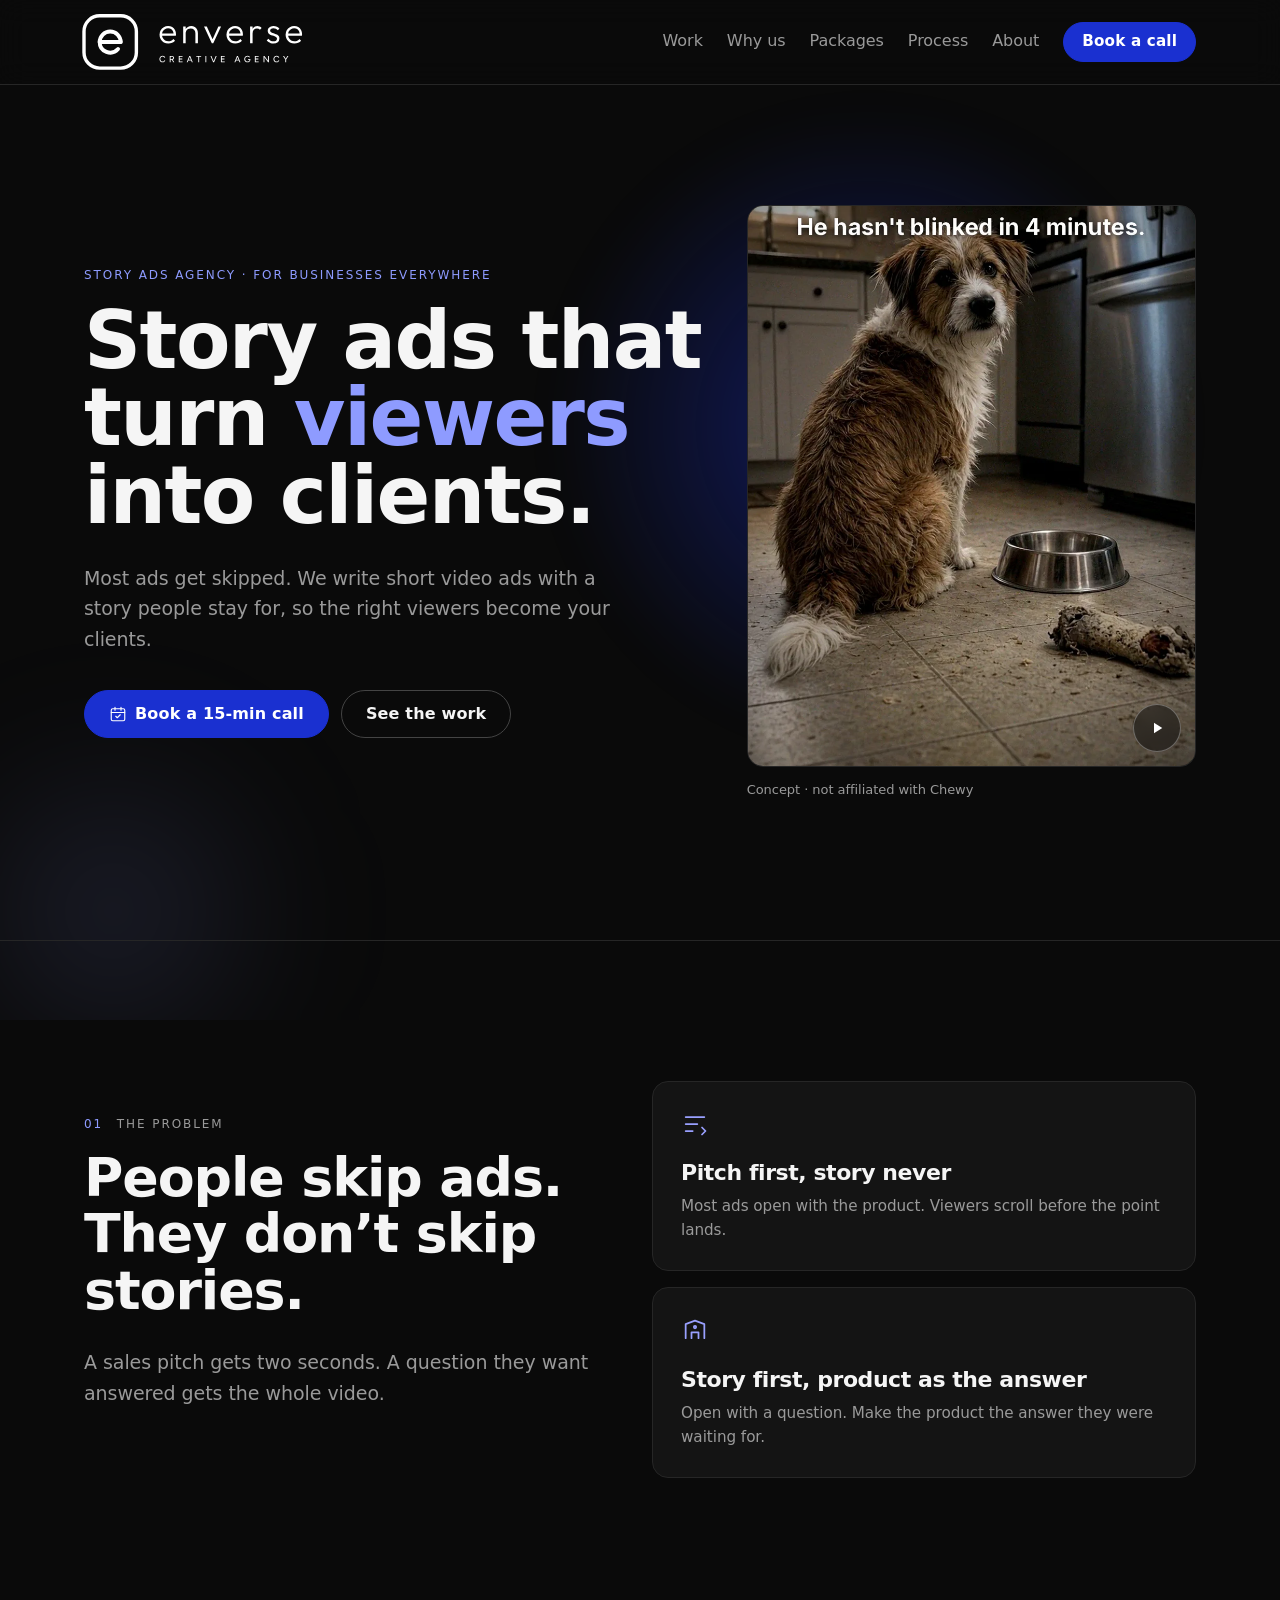
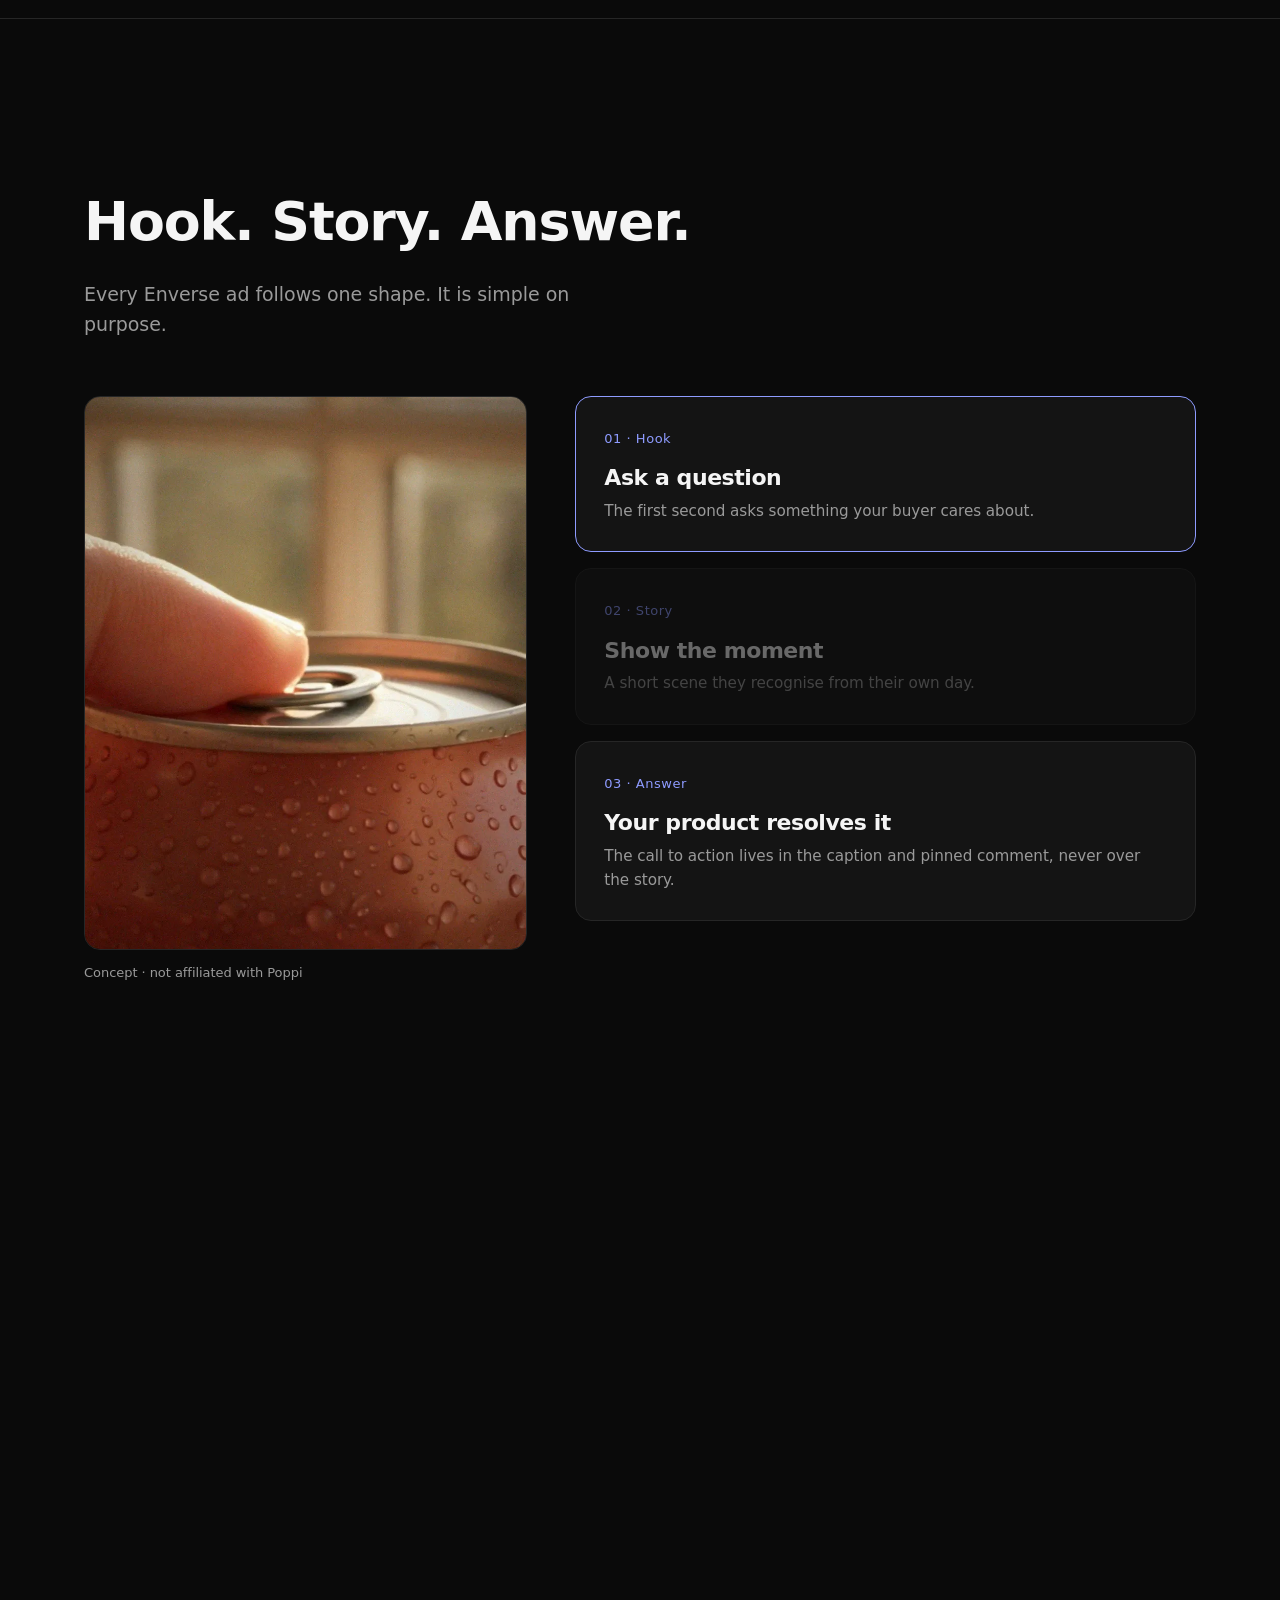
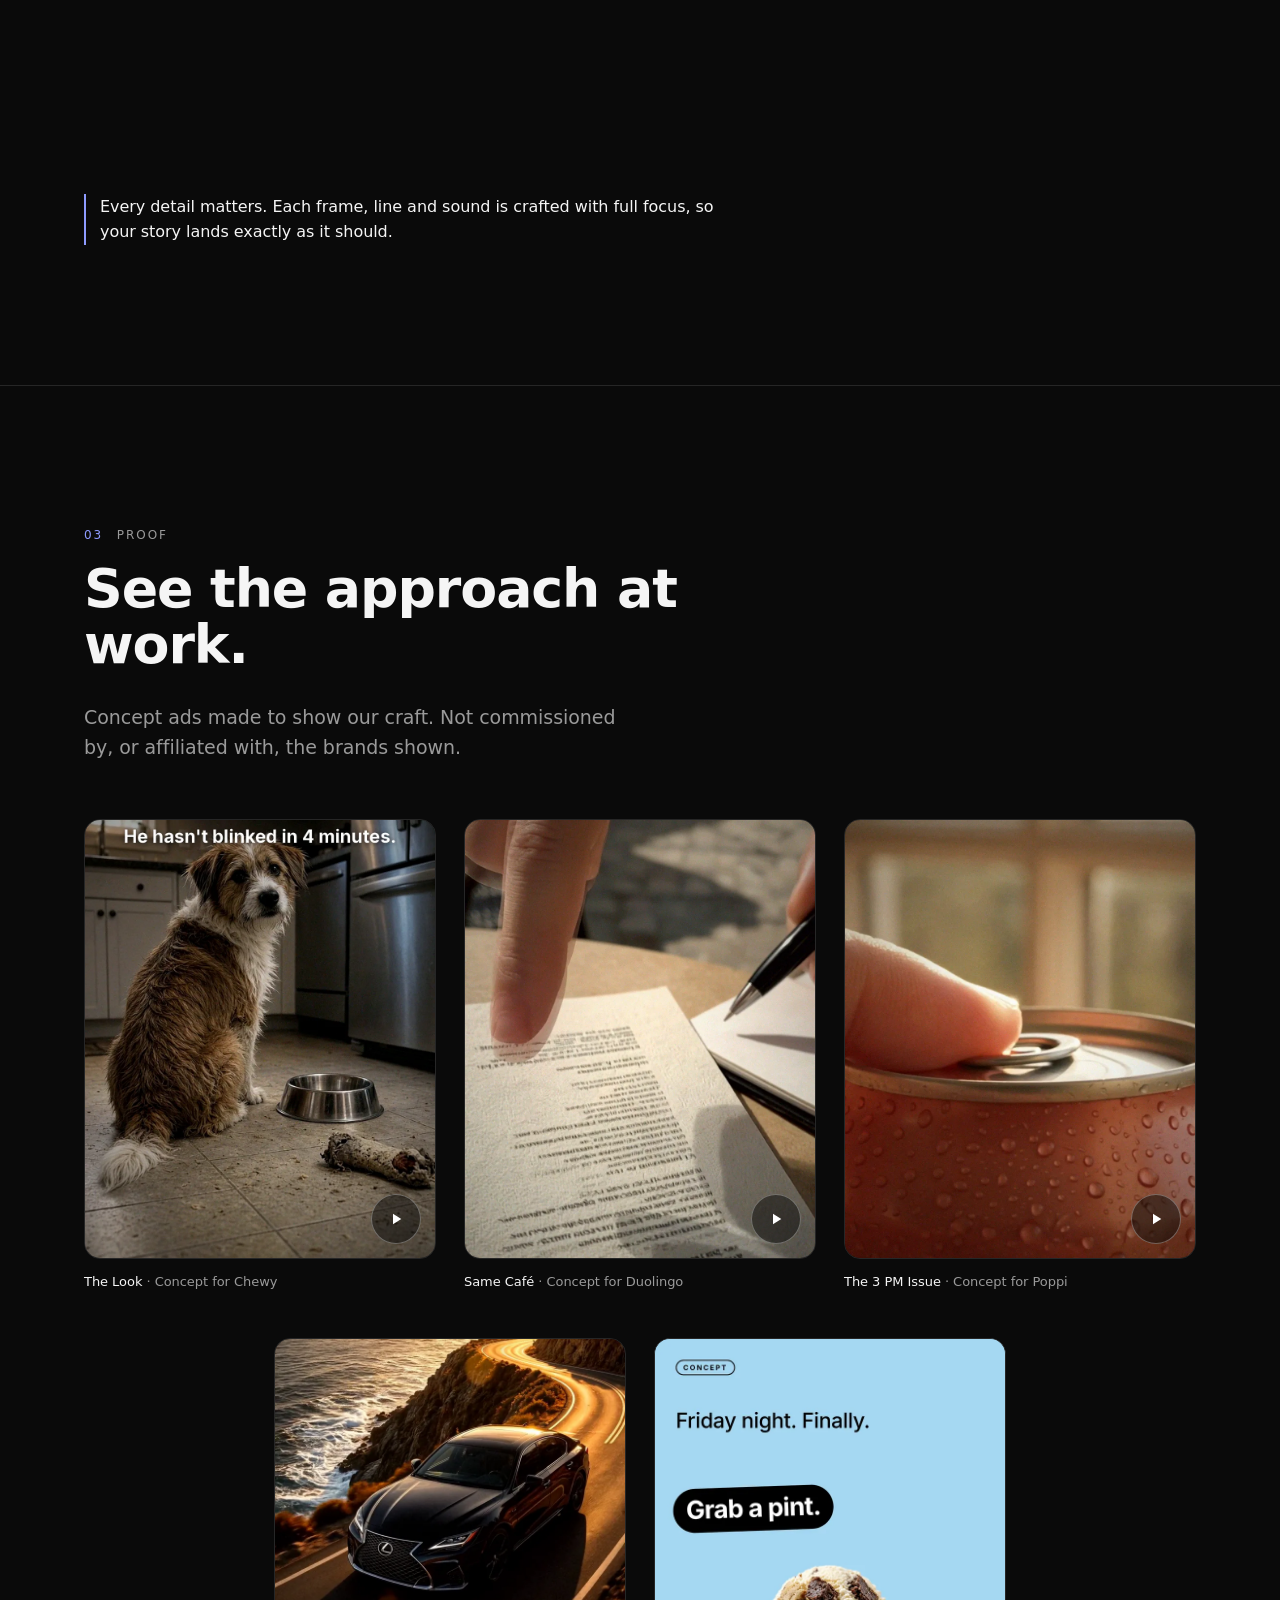
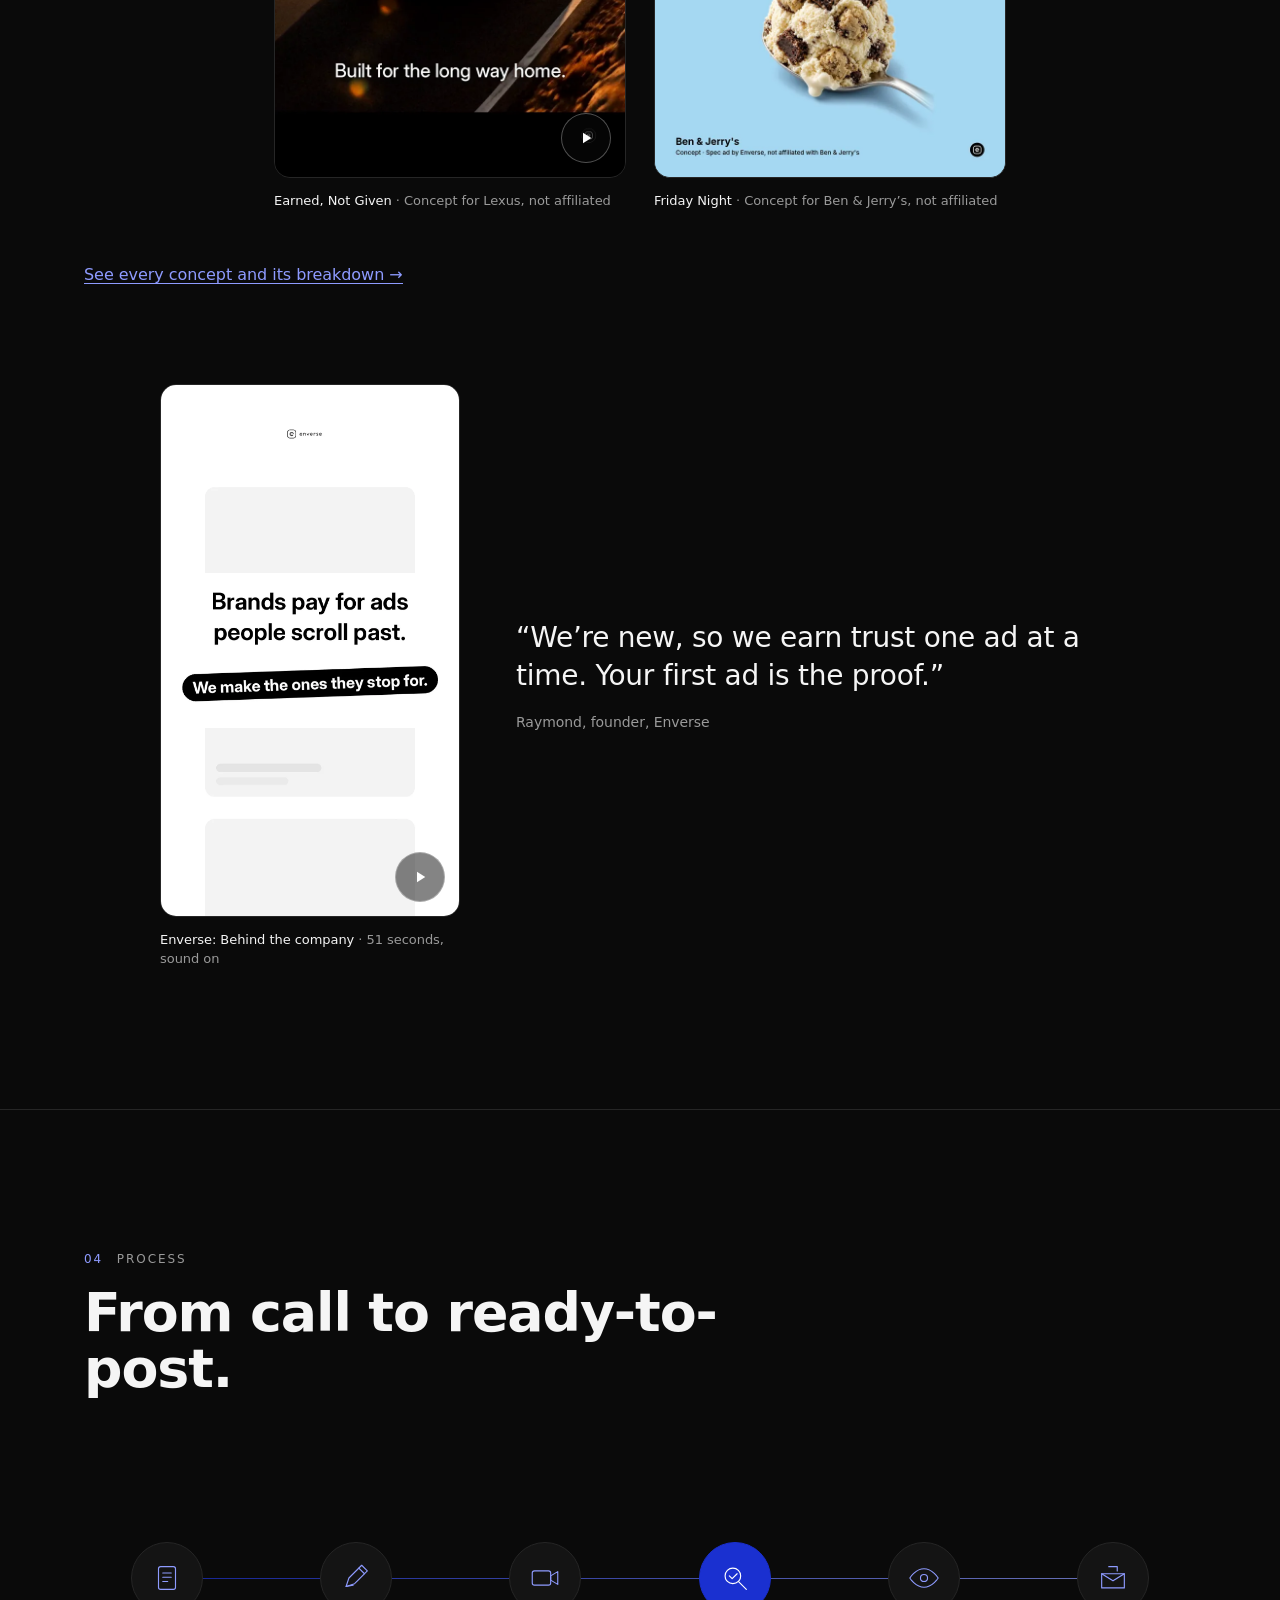
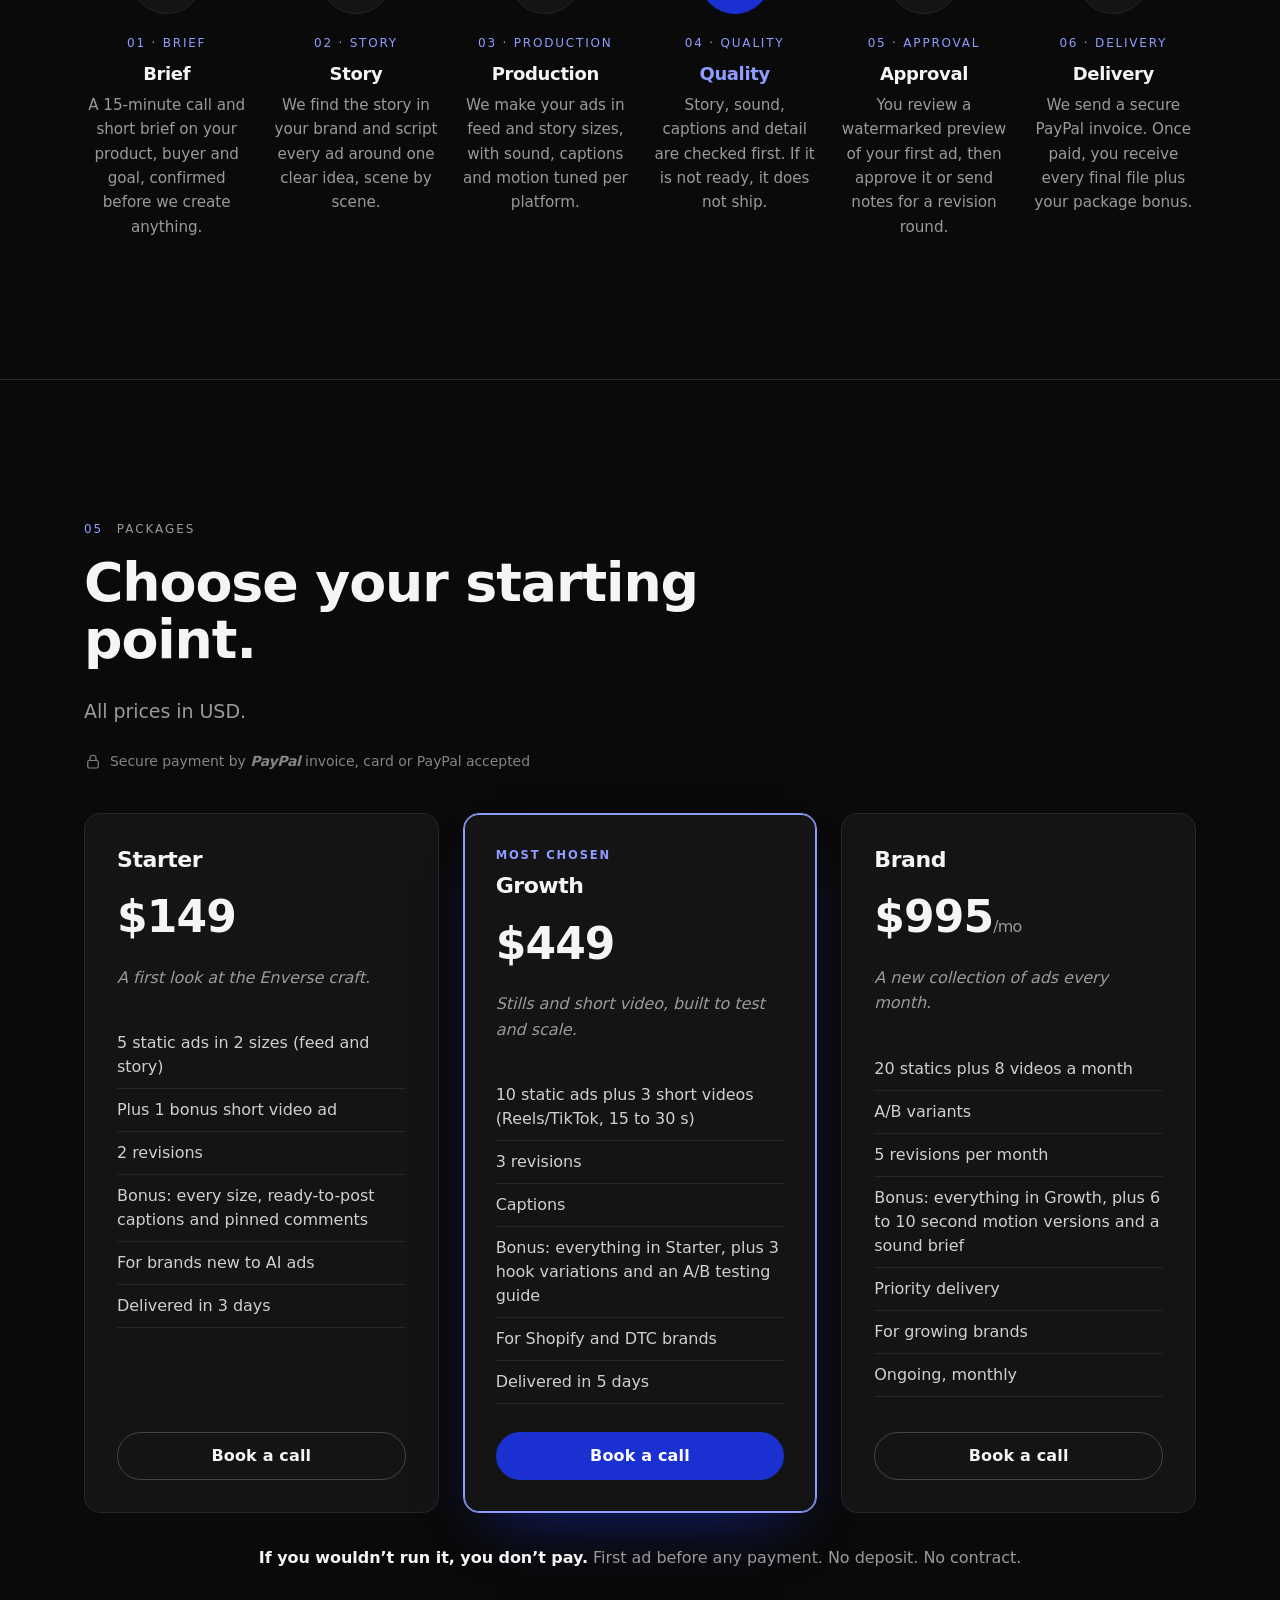
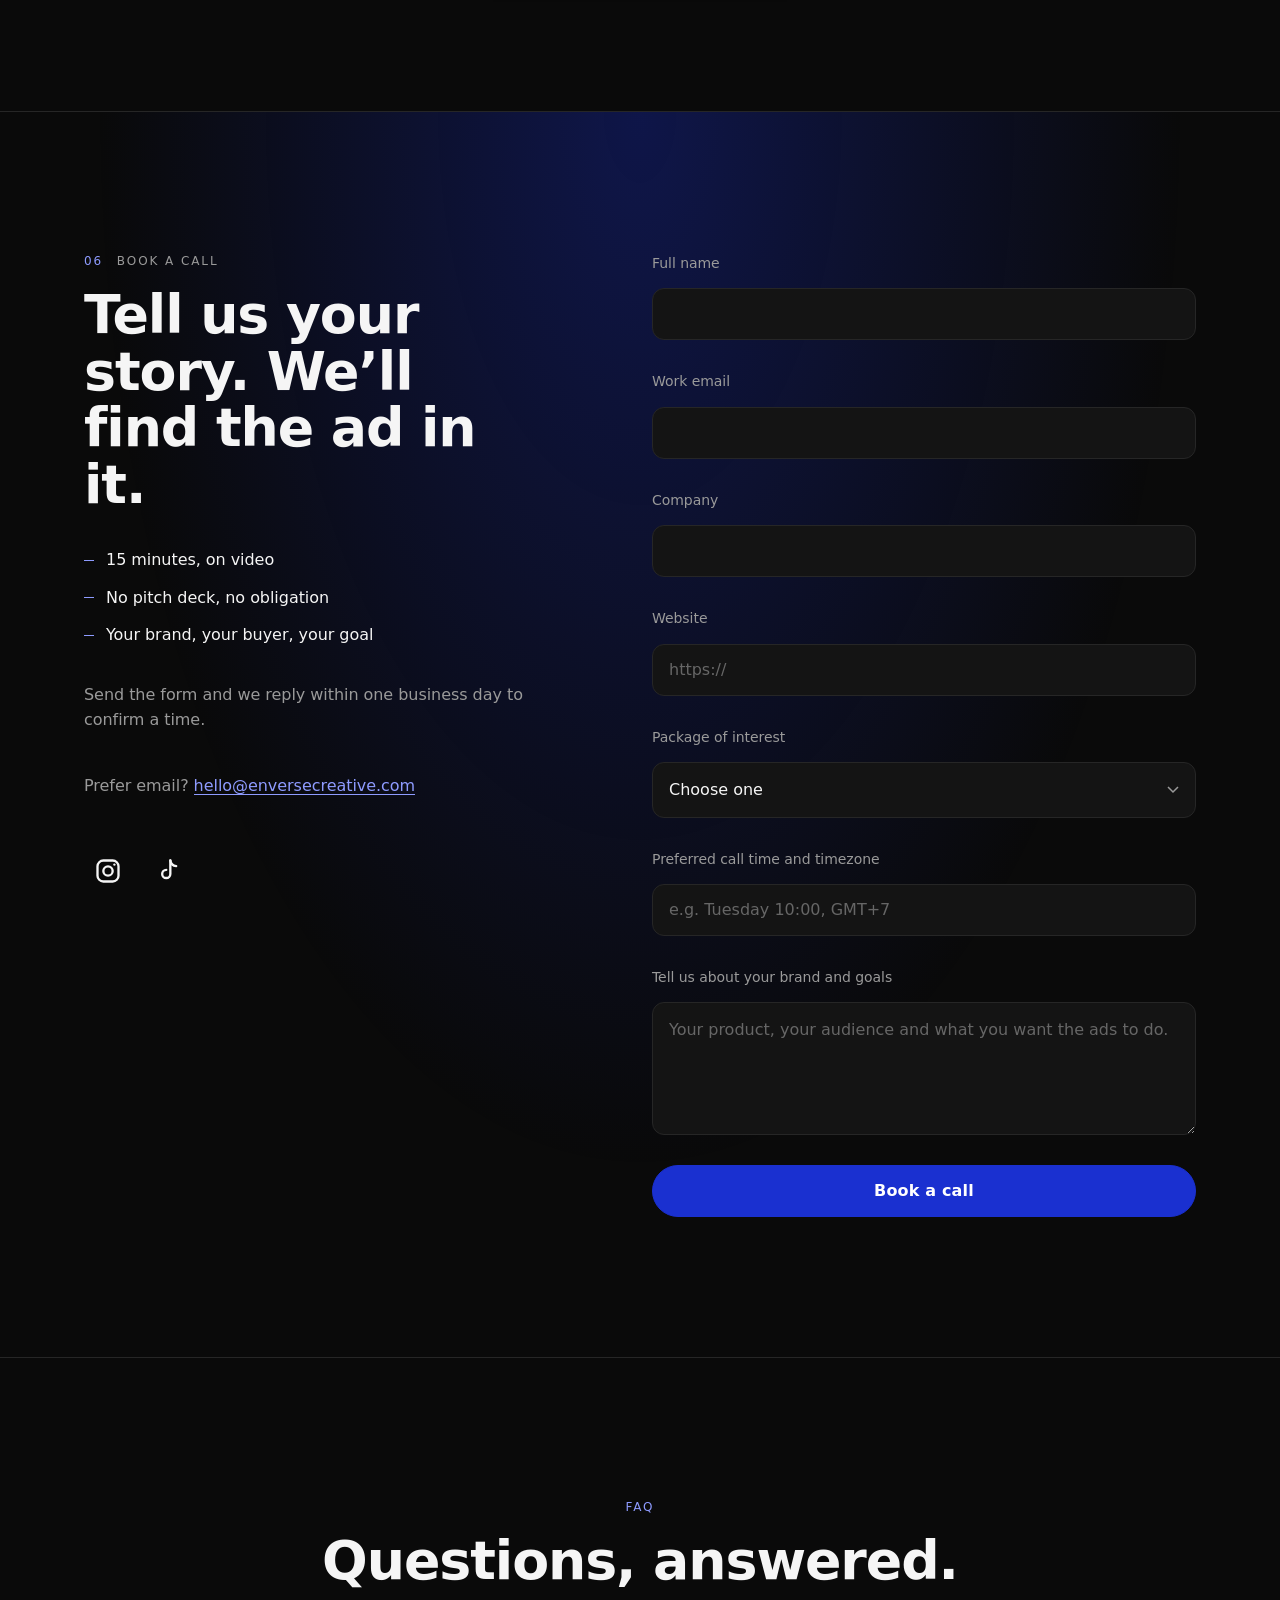
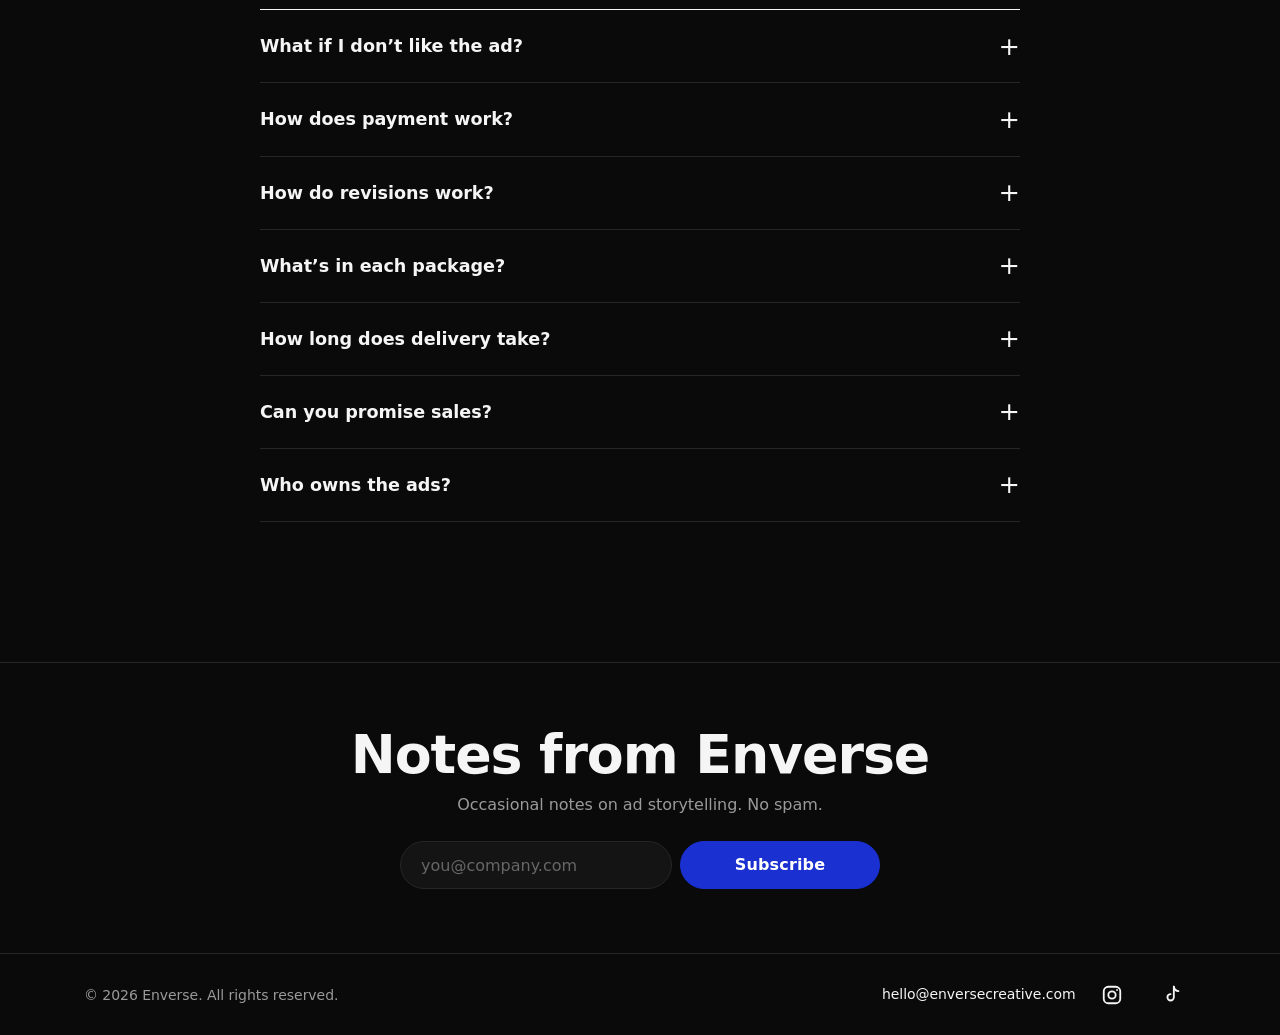
==== commit e5e60a83: "Proof: Chewy v4 The Look concept ad" ====
--- a/index.html
+++ b/index.html
@@ -33,10 +33,10 @@
       <div class="cta"><a href="#book" class="btn"><img src="assets/icons/icon-book-call.svg" alt="" width="18" height="18" class="btn-ic">Book a 15-min call</a><a href="#work" class="btn btn-ghost">See the work</a></div>
     </div>
     <figure class="rd-hero-media">
-      <div class="spec" data-title="The Last Scoop, concept for Chewy">
-        <img src="assets/spec/chewy-the-last-scoop-poster.webp" width="864" height="1080" alt="Concept ad for Chewy, The Last Scoop: a golden retriever waits by an empty bowl" fetchpriority="high">
-        <video data-src="assets/spec/chewy-the-last-scoop-v2.mp4" muted loop playsinline preload="none" aria-hidden="true" tabindex="-1"></video>
-        <button class="spec-play" type="button" aria-label="Play The Last Scoop, concept for Chewy"><svg viewBox="0 0 24 24" width="18" height="18" aria-hidden="true"><path d="M8 5v14l11-7z" fill="currentColor"/></svg></button>
+      <div class="spec" data-title="The Look, concept for Chewy">
+        <img src="assets/spec/chewy-the-look-v4-poster.webp" width="864" height="1080" alt="Concept ad for Chewy, The Look: a dog gives the silent stare beside an empty bowl" fetchpriority="high">
+        <video data-src="assets/spec/chewy-the-look-v4.mp4" muted loop playsinline preload="none" aria-hidden="true" tabindex="-1"></video>
+        <button class="spec-play" type="button" aria-label="Play The Look, concept for Chewy"><svg viewBox="0 0 24 24" width="18" height="18" aria-hidden="true"><path d="M8 5v14l11-7z" fill="currentColor"/></svg></button>
       </div>
       <figcaption>Concept · not affiliated with Chewy</figcaption>
     </figure>
@@ -82,7 +82,7 @@
       <p class="lead">Concept ads made to show our craft. Not commissioned by, or affiliated with, the brands shown.</p>
     </div>
     <div class="rd-ads" role="list">
-      <figure class="rd-ad" role="listitem"><div class="spec" data-title="The Last Scoop, concept for Chewy" data-full="assets/spec/chewy-the-last-scoop-v2.mp4"><img src="assets/spec/chewy-the-last-scoop-poster.webp" width="864" height="1080" loading="lazy" decoding="async" alt="Concept ad for Chewy, The Last Scoop"><video data-src="assets/spec/chewy-the-last-scoop-v2.mp4" muted loop playsinline preload="none" aria-hidden="true" tabindex="-1"></video><button class="spec-open" type="button" aria-label="Watch The Last Scoop, concept for Chewy, with sound"><svg viewBox="0 0 24 24" width="18" height="18" aria-hidden="true"><path d="M8 5v14l11-7z" fill="currentColor"/></svg></button></div><figcaption><strong>The Last Scoop</strong> · Concept for Chewy</figcaption></figure>
+      <figure class="rd-ad" role="listitem"><div class="spec" data-title="The Look, concept for Chewy" data-full="assets/spec/chewy-the-look-v4.mp4"><img src="assets/spec/chewy-the-look-v4-poster.webp" width="864" height="1080" loading="lazy" decoding="async" alt="Concept ad for Chewy, The Look"><video data-src="assets/spec/chewy-the-look-v4.mp4" muted loop playsinline preload="none" aria-hidden="true" tabindex="-1"></video><button class="spec-open" type="button" aria-label="Watch The Look, concept for Chewy, with sound"><svg viewBox="0 0 24 24" width="18" height="18" aria-hidden="true"><path d="M8 5v14l11-7z" fill="currentColor"/></svg></button></div><figcaption><strong>The Look</strong> · Concept for Chewy</figcaption></figure>
       <figure class="rd-ad" role="listitem"><div class="spec" data-title="Same Café, concept for Duolingo" data-full="assets/spec/duolingo-same-cafe-v3.mp4"><img src="assets/spec/duolingo-same-cafe-v3-poster.webp" width="864" height="1080" loading="lazy" decoding="async" alt="Concept ad for Duolingo, Same Café"><video data-src="assets/spec/duolingo-same-cafe-v3.mp4" muted loop playsinline preload="none" aria-hidden="true" tabindex="-1"></video><button class="spec-open" type="button" aria-label="Watch Same Café, concept for Duolingo, with sound"><svg viewBox="0 0 24 24" width="18" height="18" aria-hidden="true"><path d="M8 5v14l11-7z" fill="currentColor"/></svg></button></div><figcaption><strong>Same Café</strong> · Concept for Duolingo</figcaption></figure>
       <figure class="rd-ad" role="listitem"><div class="spec" data-title="The 3 PM Issue, concept for Poppi" data-full="assets/spec/poppi-the-3pm-issue-v3.mp4"><img src="assets/spec/poppi-the-3pm-issue-v3-poster.webp" width="864" height="1080" loading="lazy" decoding="async" alt="Concept ad for Poppi, The 3 PM Issue"><video data-src="assets/spec/poppi-the-3pm-issue-v3.mp4" muted loop playsinline preload="none" aria-hidden="true" tabindex="-1"></video><button class="spec-open" type="button" aria-label="Watch The 3 PM Issue, concept for Poppi, with sound"><svg viewBox="0 0 24 24" width="18" height="18" aria-hidden="true"><path d="M8 5v14l11-7z" fill="currentColor"/></svg></button></div><figcaption><strong>The 3 PM Issue</strong> · Concept for Poppi</figcaption></figure>
       <figure class="rd-ad" role="listitem"><div class="spec spec-tall" data-title="Earned, Not Given, concept for Lexus" data-full="work/media/lexus-earned-not-given.mp4"><img src="work/media/lexus-earned-not-given.webp" width="720" height="1280" loading="lazy" decoding="async" alt="Concept ad for Lexus, Earned, Not Given"><video data-src="work/media/lexus-earned-not-given.mp4" muted loop playsinline preload="none" aria-hidden="true" tabindex="-1"></video><button class="spec-open" type="button" aria-label="Watch Earned, Not Given, concept for Lexus, with sound"><svg viewBox="0 0 24 24" width="18" height="18" aria-hidden="true"><path d="M8 5v14l11-7z" fill="currentColor"/></svg></button></div><figcaption><strong>Earned, Not Given</strong> · Concept for Lexus, not affiliated</figcaption></figure>
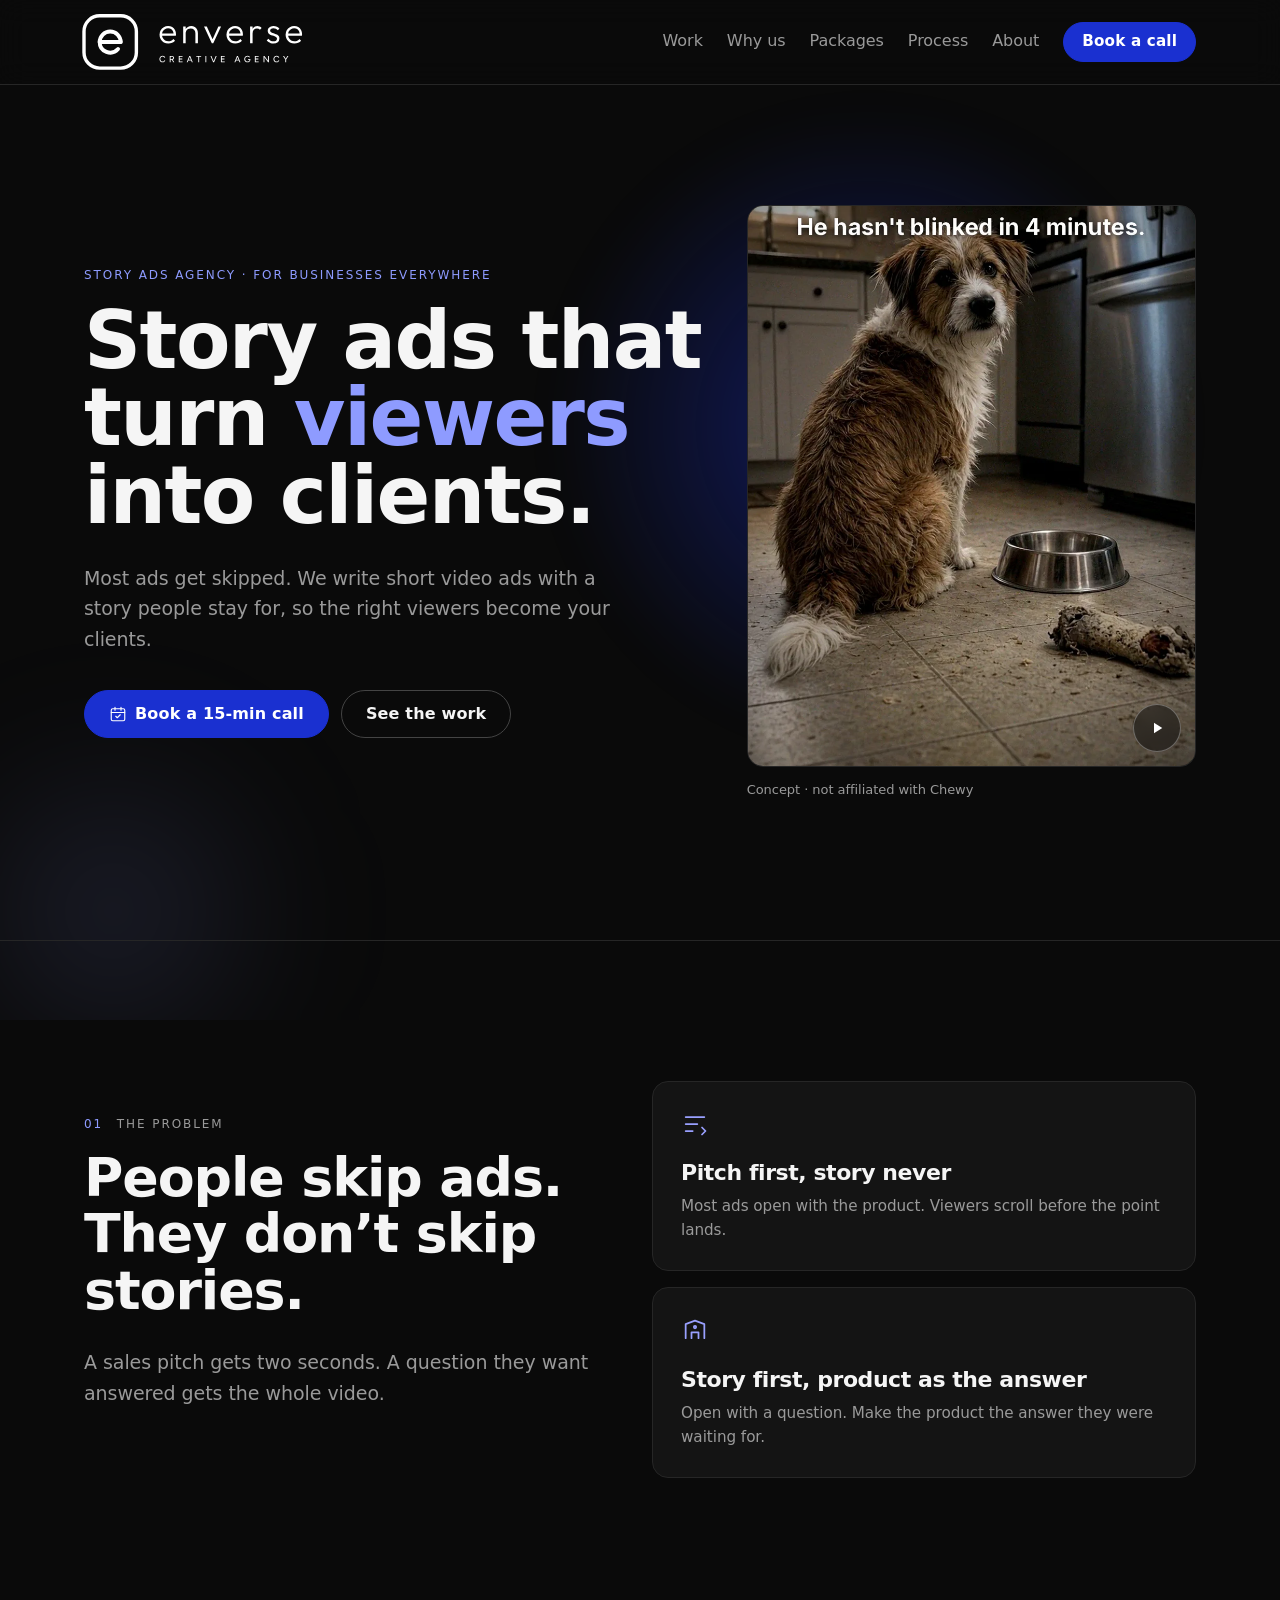
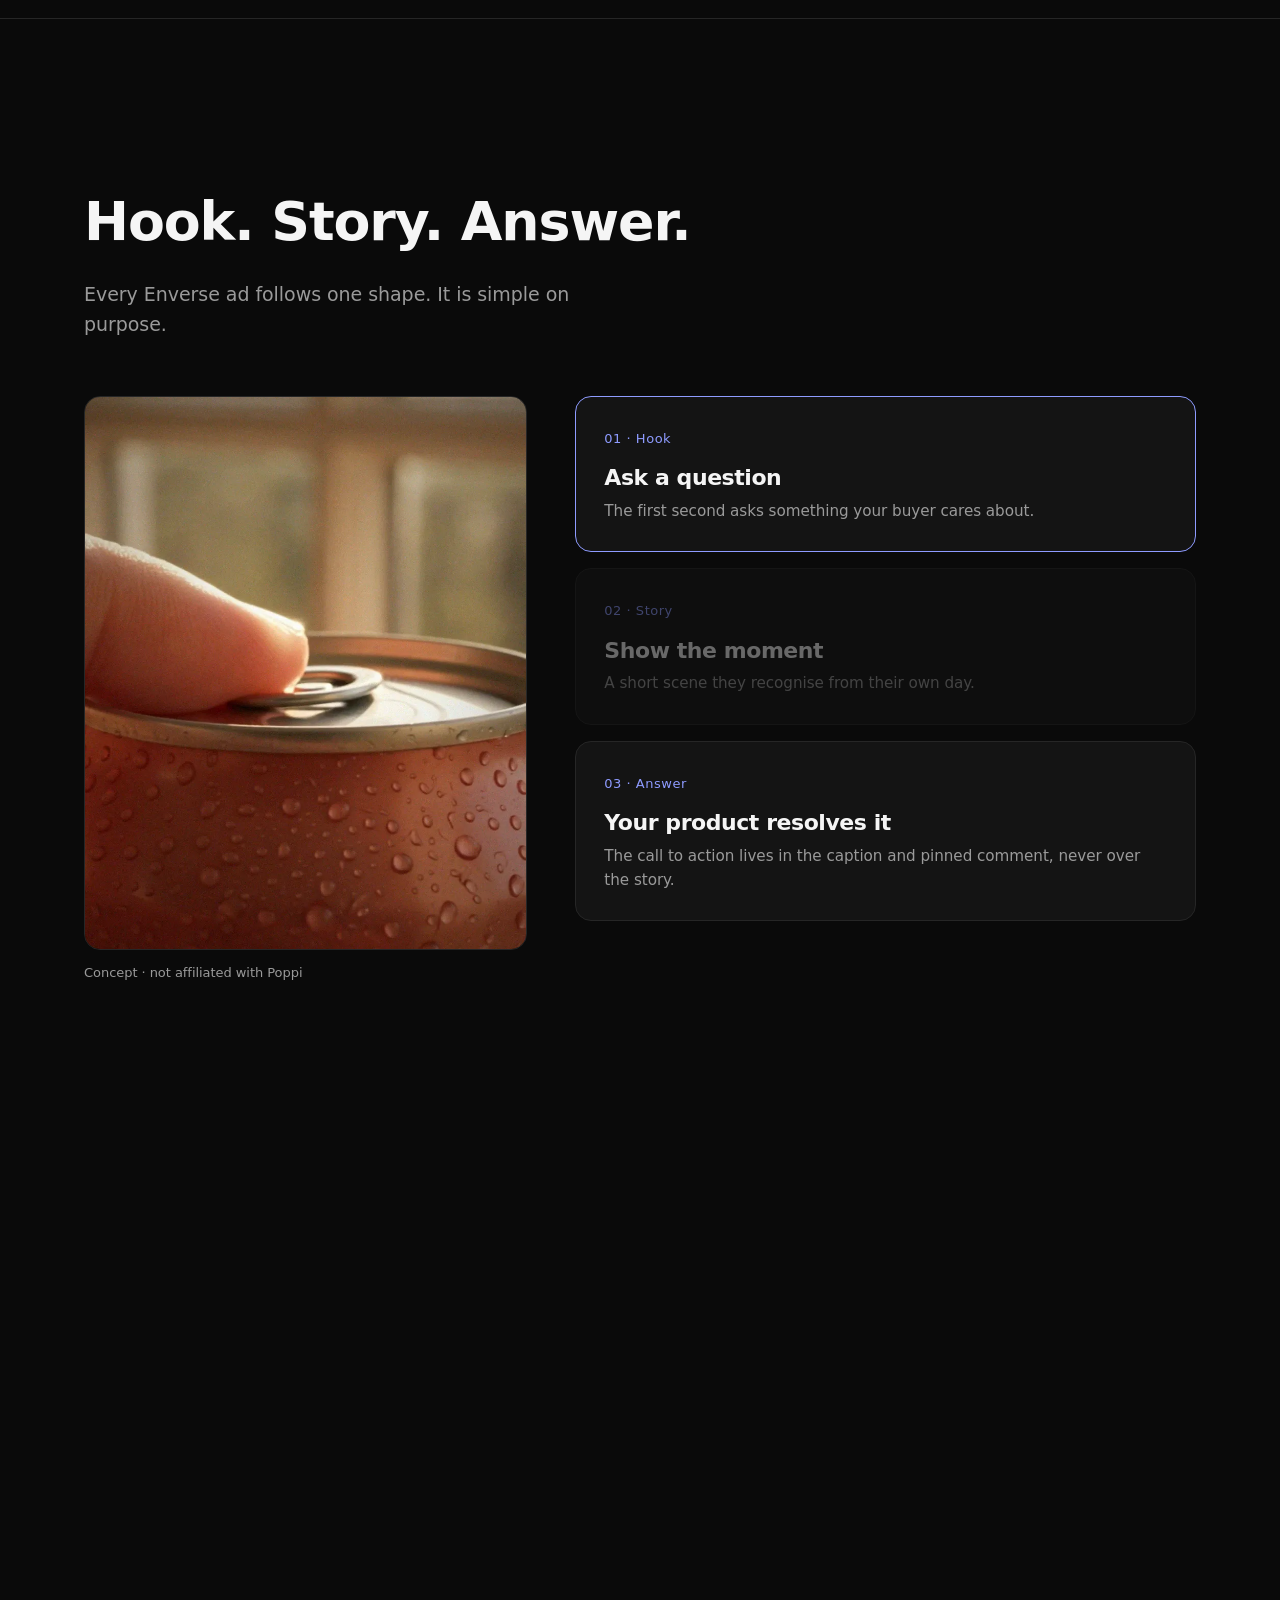
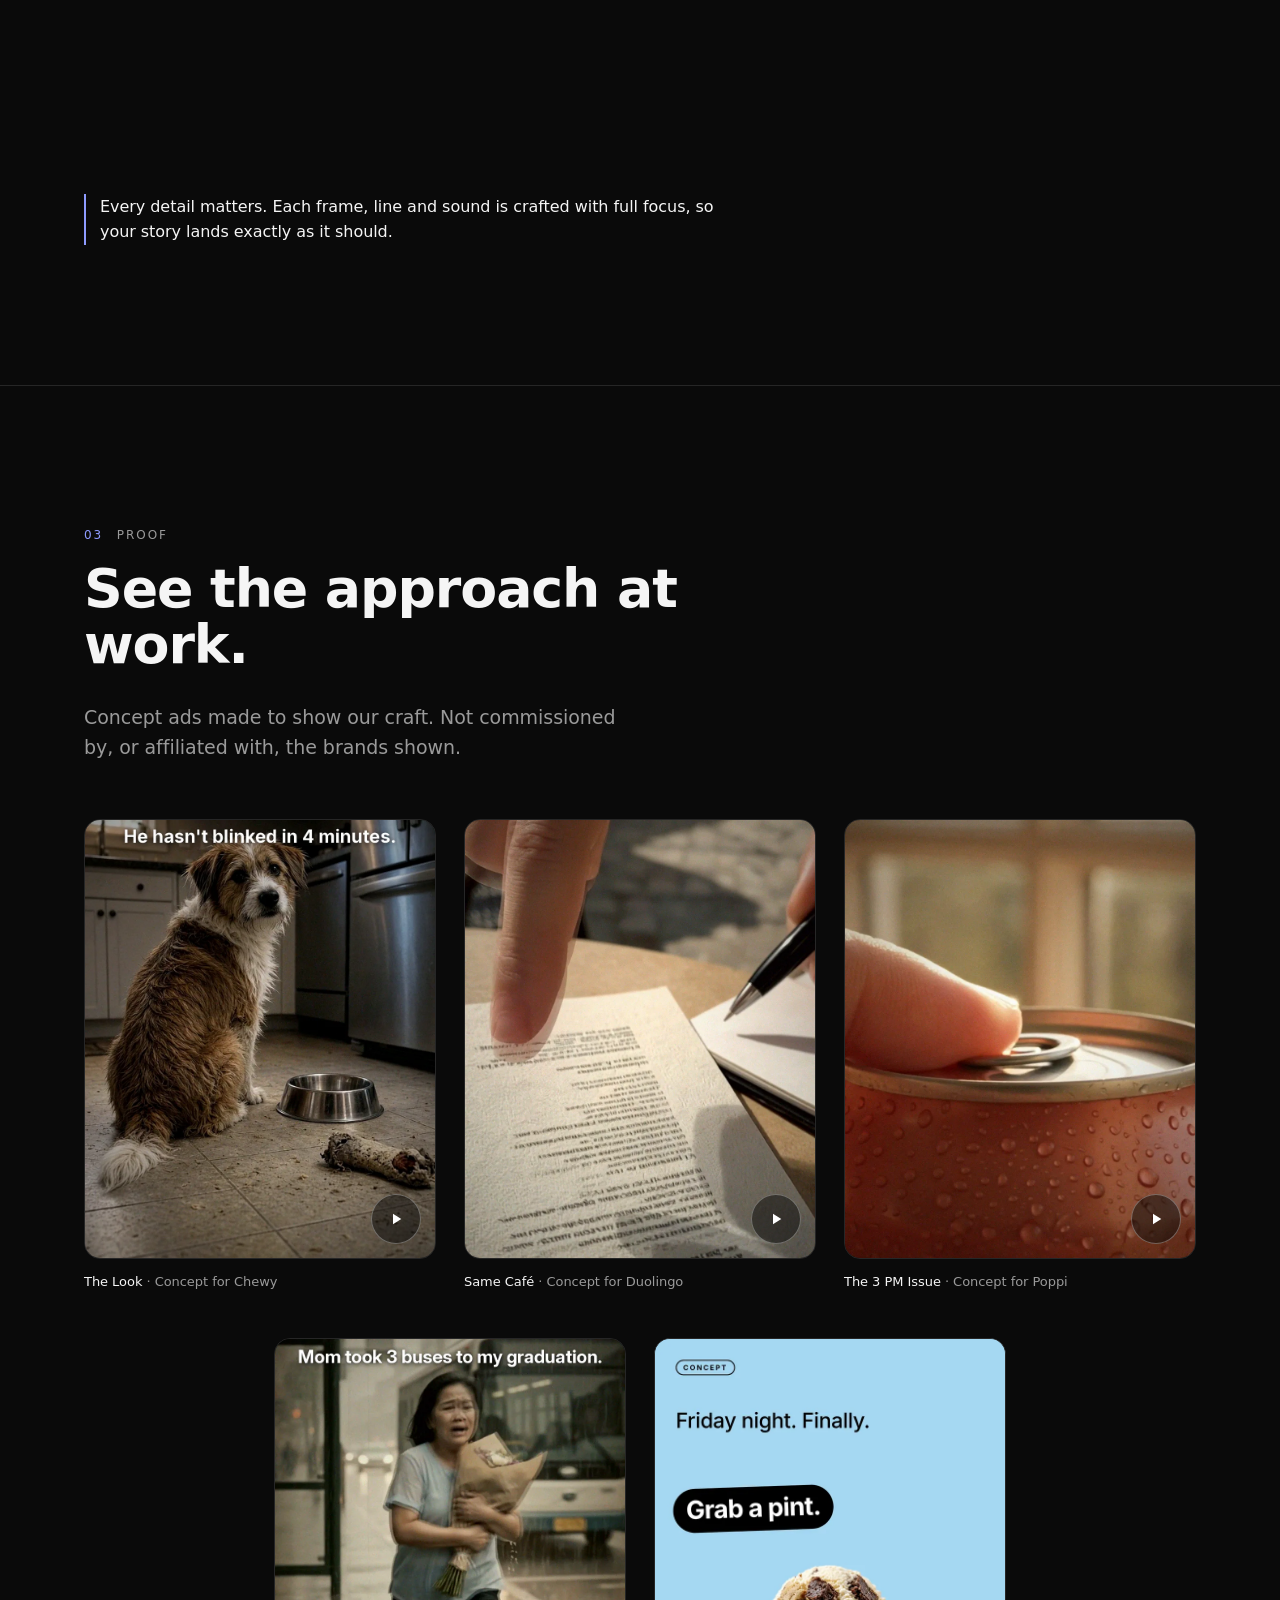
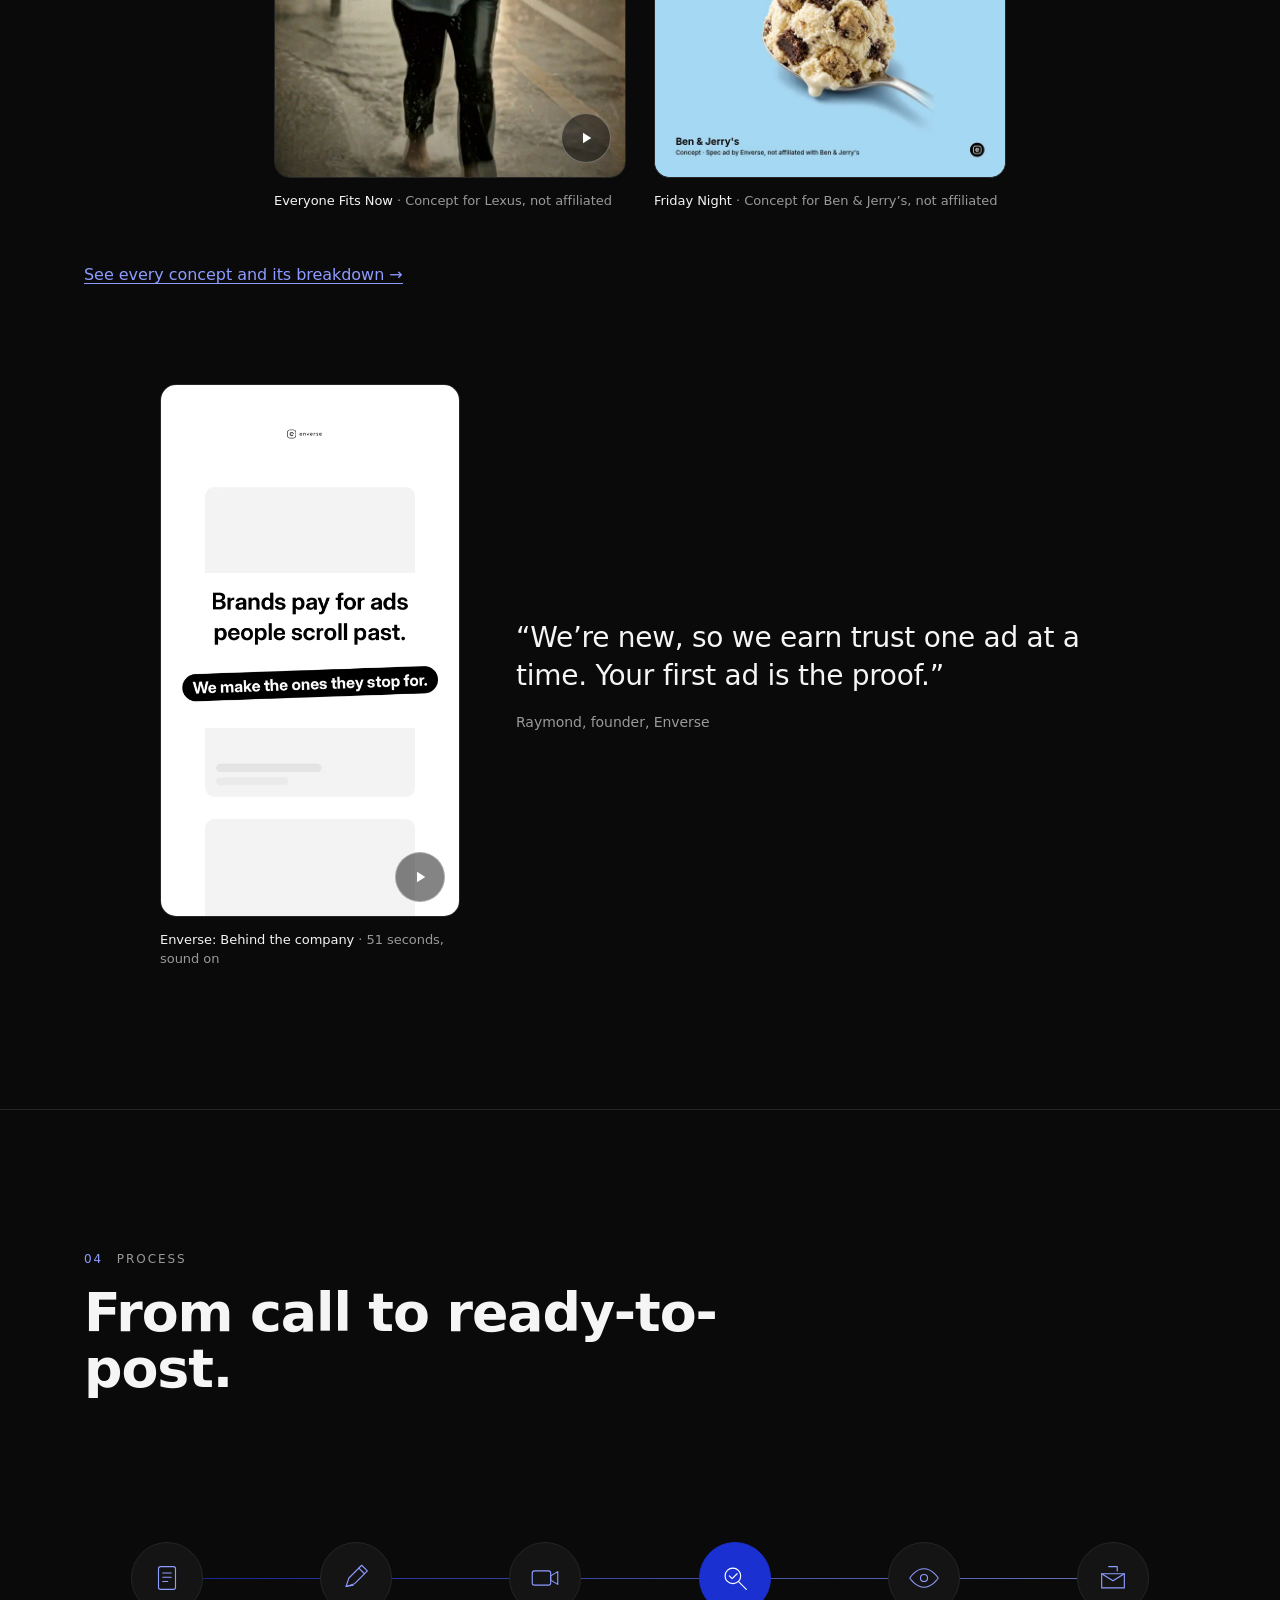
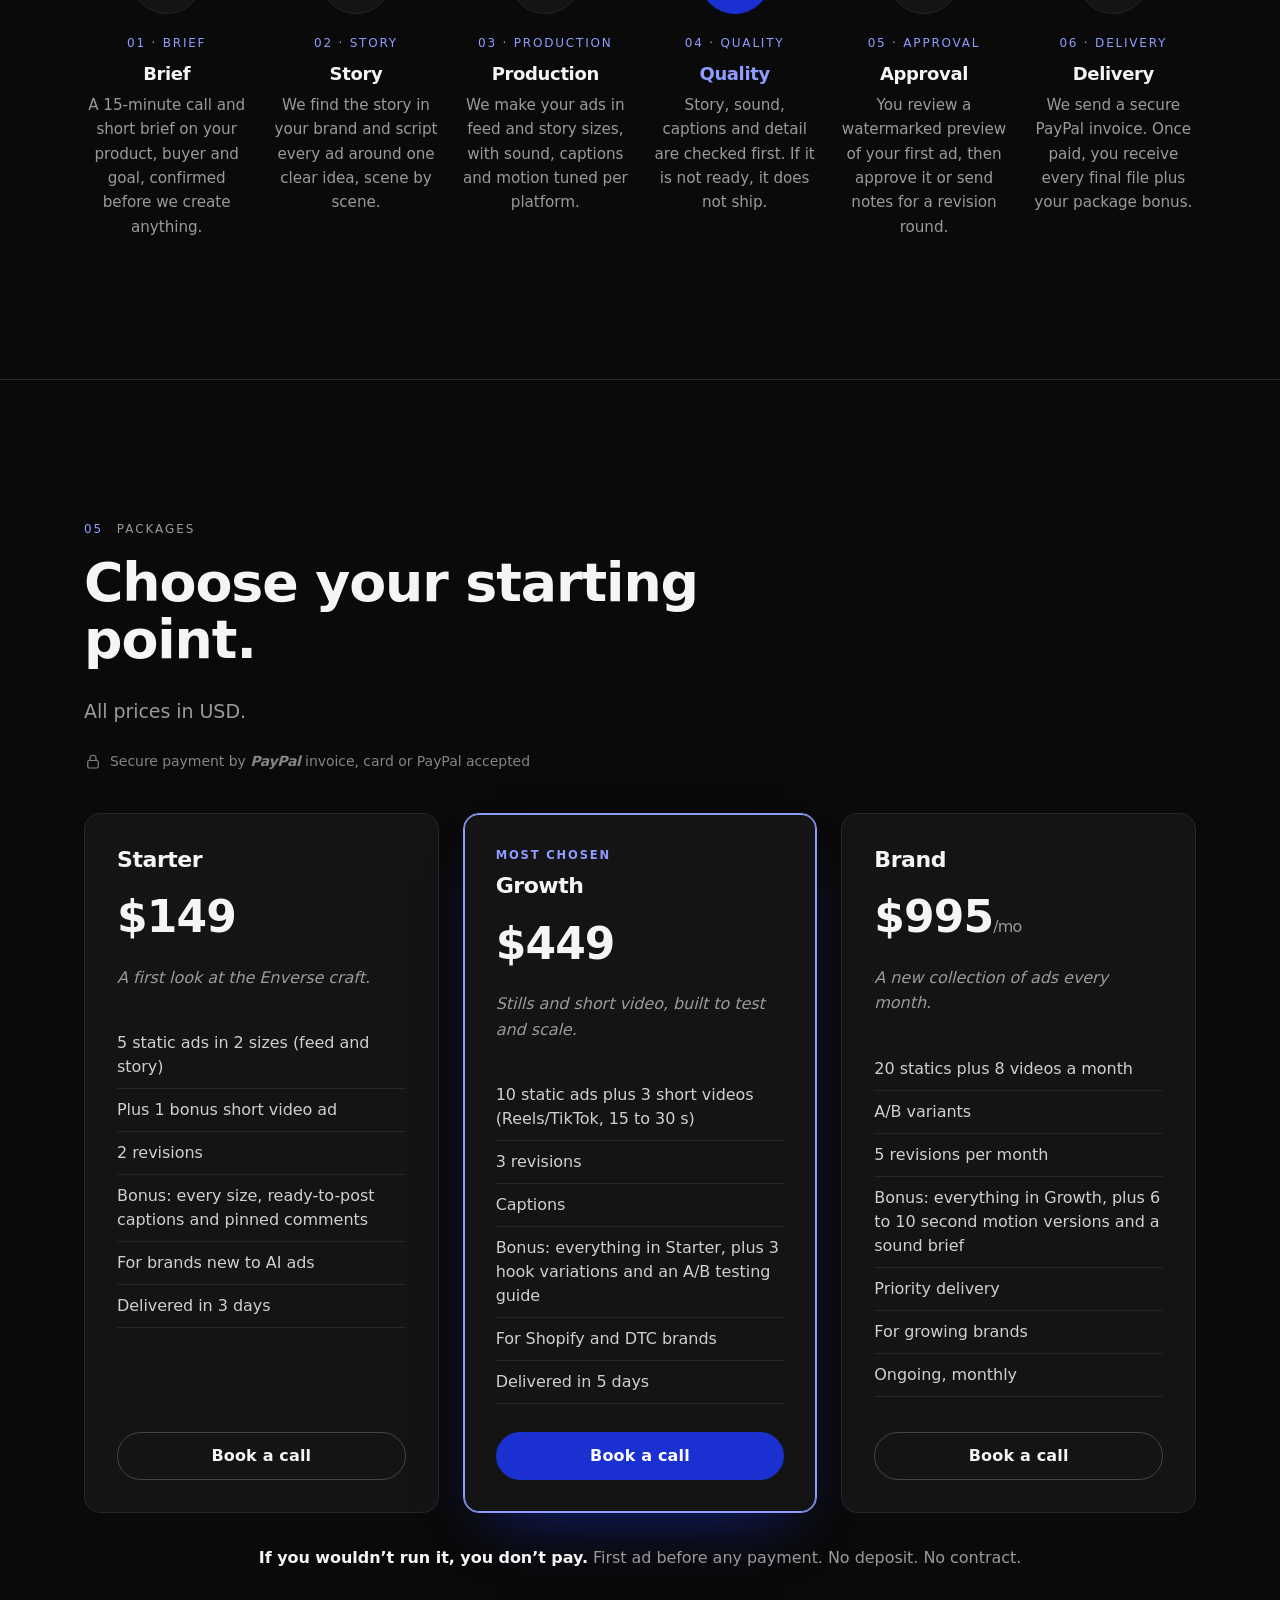
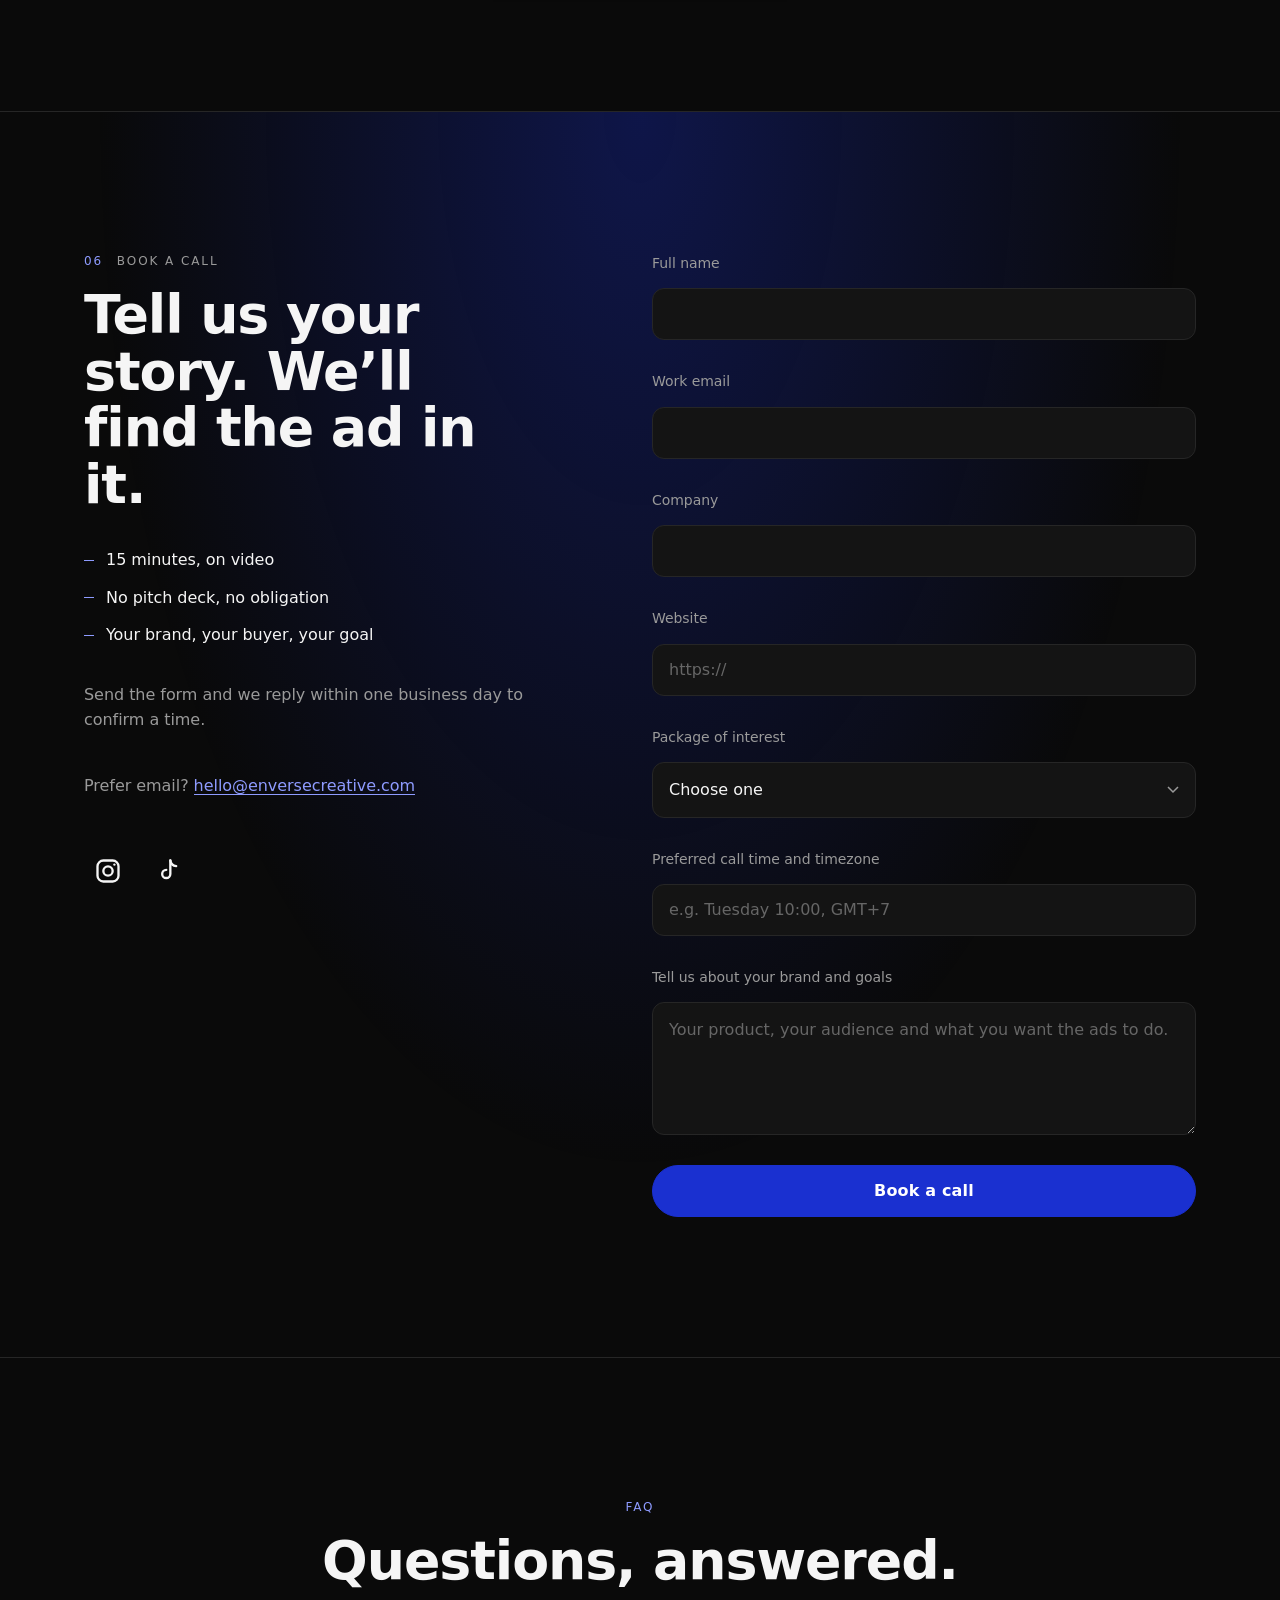
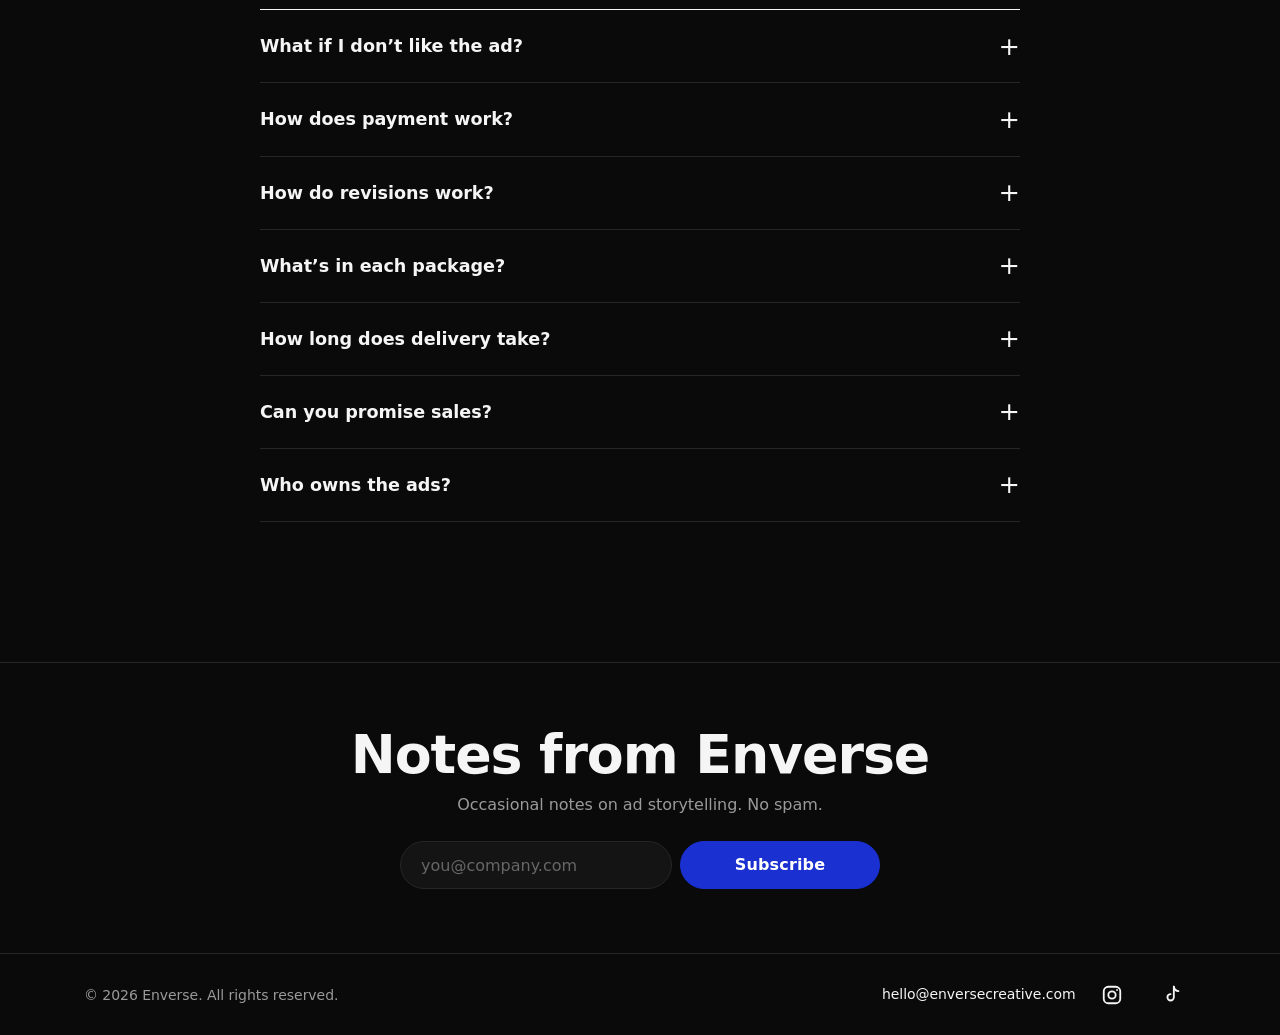
==== commit 3aef80e1: "Proof and Work: Lexus Everyone Fits Now v4 concept ad Replace Earned, Not Given with Everyone Fits N" ====
--- a/index.html
+++ b/index.html
@@ -12,7 +12,7 @@
 <meta name="description" content="Story ads that turn viewers into clients. Short video ads with a story people stay for. Packages from $149."><meta property="og:type" content="website"><meta property="og:site_name" content="Enverse"><meta property="og:title" content="Enverse | AI Ads Storytelling Agency"><meta property="og:description" content="Story ads that turn viewers into clients. Short video ads with a story people stay for. Packages from $149."><meta property="og:url" content="https://enversecreative.com/"><meta property="og:image" content="https://enversecreative.com/assets/og-image.png"><meta property="og:image:width" content="1200"><meta property="og:image:height" content="630"><meta name="twitter:card" content="summary_large_image"><meta name="theme-color" content="#0a0a0a">
 <link rel="preconnect" href="https://fonts.googleapis.com"><link rel="preconnect" href="https://fonts.gstatic.com" crossorigin>
 <link href="https://fonts.googleapis.com/css2?family=Inter:wght@400;500;700;800&display=swap" rel="stylesheet">
-<link rel="icon" href="assets/favicon.svg" type="image/svg+xml"><link rel="apple-touch-icon" href="assets/apple-touch-icon.png"><link rel="stylesheet" href="styles.css?v=20261104f"><link rel="stylesheet" href="rd.css?v=20261104f">
+<link rel="icon" href="assets/favicon.svg" type="image/svg+xml"><link rel="apple-touch-icon" href="assets/apple-touch-icon.png"><link rel="stylesheet" href="styles.css?v=20261105a"><link rel="stylesheet" href="rd.css?v=20261105a">
 </head>
 <body class="rd">
 <a class="skip" href="#main">Skip to content</a>
@@ -85,7 +85,7 @@
       <figure class="rd-ad" role="listitem"><div class="spec" data-title="The Look, concept for Chewy" data-full="assets/spec/chewy-the-look-v4.mp4"><img src="assets/spec/chewy-the-look-v4-poster.webp" width="864" height="1080" loading="lazy" decoding="async" alt="Concept ad for Chewy, The Look"><video data-src="assets/spec/chewy-the-look-v4.mp4" muted loop playsinline preload="none" aria-hidden="true" tabindex="-1"></video><button class="spec-open" type="button" aria-label="Watch The Look, concept for Chewy, with sound"><svg viewBox="0 0 24 24" width="18" height="18" aria-hidden="true"><path d="M8 5v14l11-7z" fill="currentColor"/></svg></button></div><figcaption><strong>The Look</strong> · Concept for Chewy</figcaption></figure>
       <figure class="rd-ad" role="listitem"><div class="spec" data-title="Same Café, concept for Duolingo" data-full="assets/spec/duolingo-same-cafe-v3.mp4"><img src="assets/spec/duolingo-same-cafe-v3-poster.webp" width="864" height="1080" loading="lazy" decoding="async" alt="Concept ad for Duolingo, Same Café"><video data-src="assets/spec/duolingo-same-cafe-v3.mp4" muted loop playsinline preload="none" aria-hidden="true" tabindex="-1"></video><button class="spec-open" type="button" aria-label="Watch Same Café, concept for Duolingo, with sound"><svg viewBox="0 0 24 24" width="18" height="18" aria-hidden="true"><path d="M8 5v14l11-7z" fill="currentColor"/></svg></button></div><figcaption><strong>Same Café</strong> · Concept for Duolingo</figcaption></figure>
       <figure class="rd-ad" role="listitem"><div class="spec" data-title="The 3 PM Issue, concept for Poppi" data-full="assets/spec/poppi-the-3pm-issue-v3.mp4"><img src="assets/spec/poppi-the-3pm-issue-v3-poster.webp" width="864" height="1080" loading="lazy" decoding="async" alt="Concept ad for Poppi, The 3 PM Issue"><video data-src="assets/spec/poppi-the-3pm-issue-v3.mp4" muted loop playsinline preload="none" aria-hidden="true" tabindex="-1"></video><button class="spec-open" type="button" aria-label="Watch The 3 PM Issue, concept for Poppi, with sound"><svg viewBox="0 0 24 24" width="18" height="18" aria-hidden="true"><path d="M8 5v14l11-7z" fill="currentColor"/></svg></button></div><figcaption><strong>The 3 PM Issue</strong> · Concept for Poppi</figcaption></figure>
-      <figure class="rd-ad" role="listitem"><div class="spec spec-tall" data-title="Earned, Not Given, concept for Lexus" data-full="work/media/lexus-earned-not-given.mp4"><img src="work/media/lexus-earned-not-given.webp" width="720" height="1280" loading="lazy" decoding="async" alt="Concept ad for Lexus, Earned, Not Given"><video data-src="work/media/lexus-earned-not-given.mp4" muted loop playsinline preload="none" aria-hidden="true" tabindex="-1"></video><button class="spec-open" type="button" aria-label="Watch Earned, Not Given, concept for Lexus, with sound"><svg viewBox="0 0 24 24" width="18" height="18" aria-hidden="true"><path d="M8 5v14l11-7z" fill="currentColor"/></svg></button></div><figcaption><strong>Earned, Not Given</strong> · Concept for Lexus, not affiliated</figcaption></figure>
+      <figure class="rd-ad" role="listitem"><div class="spec" data-title="Everyone Fits Now, concept for Lexus" data-full="assets/spec/lexus-everyone-fits-now-v4.mp4"><img src="assets/spec/lexus-everyone-fits-now-v4-poster.webp" width="864" height="1080" loading="lazy" decoding="async" alt="Concept ad for Lexus, Everyone Fits Now"><video data-src="assets/spec/lexus-everyone-fits-now-v4.mp4" muted loop playsinline preload="none" aria-hidden="true" tabindex="-1"></video><button class="spec-open" type="button" aria-label="Watch Everyone Fits Now, concept for Lexus, with sound"><svg viewBox="0 0 24 24" width="18" height="18" aria-hidden="true"><path d="M8 5v14l11-7z" fill="currentColor"/></svg></button></div><figcaption><strong>Everyone Fits Now</strong> · Concept for Lexus, not affiliated</figcaption></figure>
       <figure class="rd-ad" role="listitem"><div class="spec spec-still"><img src="assets/proof/starter-set/01-friday-night_1080x1350.webp" width="720" height="900" loading="lazy" decoding="async" alt="Concept ad for Ben &amp; Jerry&rsquo;s, Friday night. Finally. Grab a pint."></div><figcaption><strong>Friday Night</strong> · Concept for Ben &amp; Jerry&rsquo;s, not affiliated</figcaption></figure>
     </div>
     <p class="rd-more"><a href="work/">See every concept and its breakdown <span class="arr" aria-hidden="true">&rarr;</span></a></p>
@@ -179,9 +179,9 @@
 <a href="#book" class="btn rd-sticky" tabindex="-1">Book a call</a>
 <dialog class="rd-lb" aria-label="Concept ad"><div class="rd-lb-in"><video controls playsinline preload="none"></video><button class="rd-lb-x" type="button" aria-label="Close video"><svg viewBox="0 0 24 24" width="22" height="22" aria-hidden="true"><path d="M6 6l12 12M18 6L6 18" fill="none" stroke="currentColor" stroke-width="2" stroke-linecap="round"/></svg></button></div></dialog>
 <footer class="foot"><div class="wrap nav-in"><span>© <span id="y"></span> Enverse. All rights reserved.</span><span><a href="mailto:hello@enversecreative.com">hello@enversecreative.com</a> <span class="social"><a href="https://www.instagram.com/enverse.creative/" target="_blank" rel="noopener" aria-label="Enverse on Instagram (@enverse.creative)"><svg viewBox="0 0 24 24" width="22" height="22" fill="none" stroke="currentColor" stroke-width="2" aria-hidden="true"><rect x="3" y="3" width="18" height="18" rx="5"/><circle cx="12" cy="12" r="4"/><circle cx="17.5" cy="6.5" r="1" fill="currentColor" stroke="none"/></svg></a><a href="https://www.tiktok.com/@enverse.creative" target="_blank" rel="noopener" aria-label="Enverse on TikTok (@enverse.creative)"><svg viewBox="0 0 24 24" width="22" height="22" fill="none" stroke="currentColor" stroke-width="2" stroke-linecap="round" stroke-linejoin="round" aria-hidden="true"><path d="M14 3v11.5a3.5 3.5 0 1 1-3.5-3.5"/><path d="M14 3c.5 2.8 2.4 4.6 5 4.8"/></svg></a></span></span></div></footer>
-<script src="main.js?v=20261104c"></script>
+<script src="main.js?v=20261105b"></script>
 <script src="nav.js?v=20261029b"></script>
-<script src="rd.js?v=20261104f"></script>
+<script src="rd.js?v=20261105a"></script>
 <script src="motion.js?v=20261104c"></script>
 </body>
 </html>
--- a/rd.css
+++ b/rd.css
@@ -235,3 +235,11 @@
 .rd-sub .btn-ghost{background:transparent;color:var(--fg);border-color:#444}
 .rd-sub .btn-ghost:hover{border-color:var(--fg);background:transparent}
 .rd-sub .foot{background:var(--bg);color:var(--mut);border-top:1px solid var(--ln)}
+/* ===== Work page heading ===== */
+.rd-sub .work-head{margin:0 0 clamp(40px,6vw,72px);padding:0 0 clamp(28px,4vw,40px);border-bottom:1px solid var(--ln);text-align:left;animation:wh-in .7s cubic-bezier(.2,.7,.2,1) both}
+.rd-sub .work-head .work-eyebrow{display:flex;align-items:center;gap:12px;margin:0 0 18px;font-size:.75rem;font-weight:600;letter-spacing:.18em;text-transform:uppercase;color:var(--mut)}
+.rd-sub .work-head .work-eyebrow::before{content:"";width:28px;height:2px;background:var(--ac-soft)}
+.rd-sub .work-head h1{margin:0 0 20px;font-size:clamp(3rem,7vw,5.5rem);line-height:.98;letter-spacing:-.035em;font-weight:700;color:var(--fg)}
+.rd-sub .work-head .sub{margin:0;max-width:60ch;text-align:left;color:var(--mut);font-size:clamp(1rem,1.2vw,1.125rem);line-height:1.65}
+@keyframes wh-in{from{opacity:0;transform:translateY(12px)}to{opacity:1;transform:none}}
+@media(prefers-reduced-motion:reduce){.rd-sub .work-head{animation:none}}
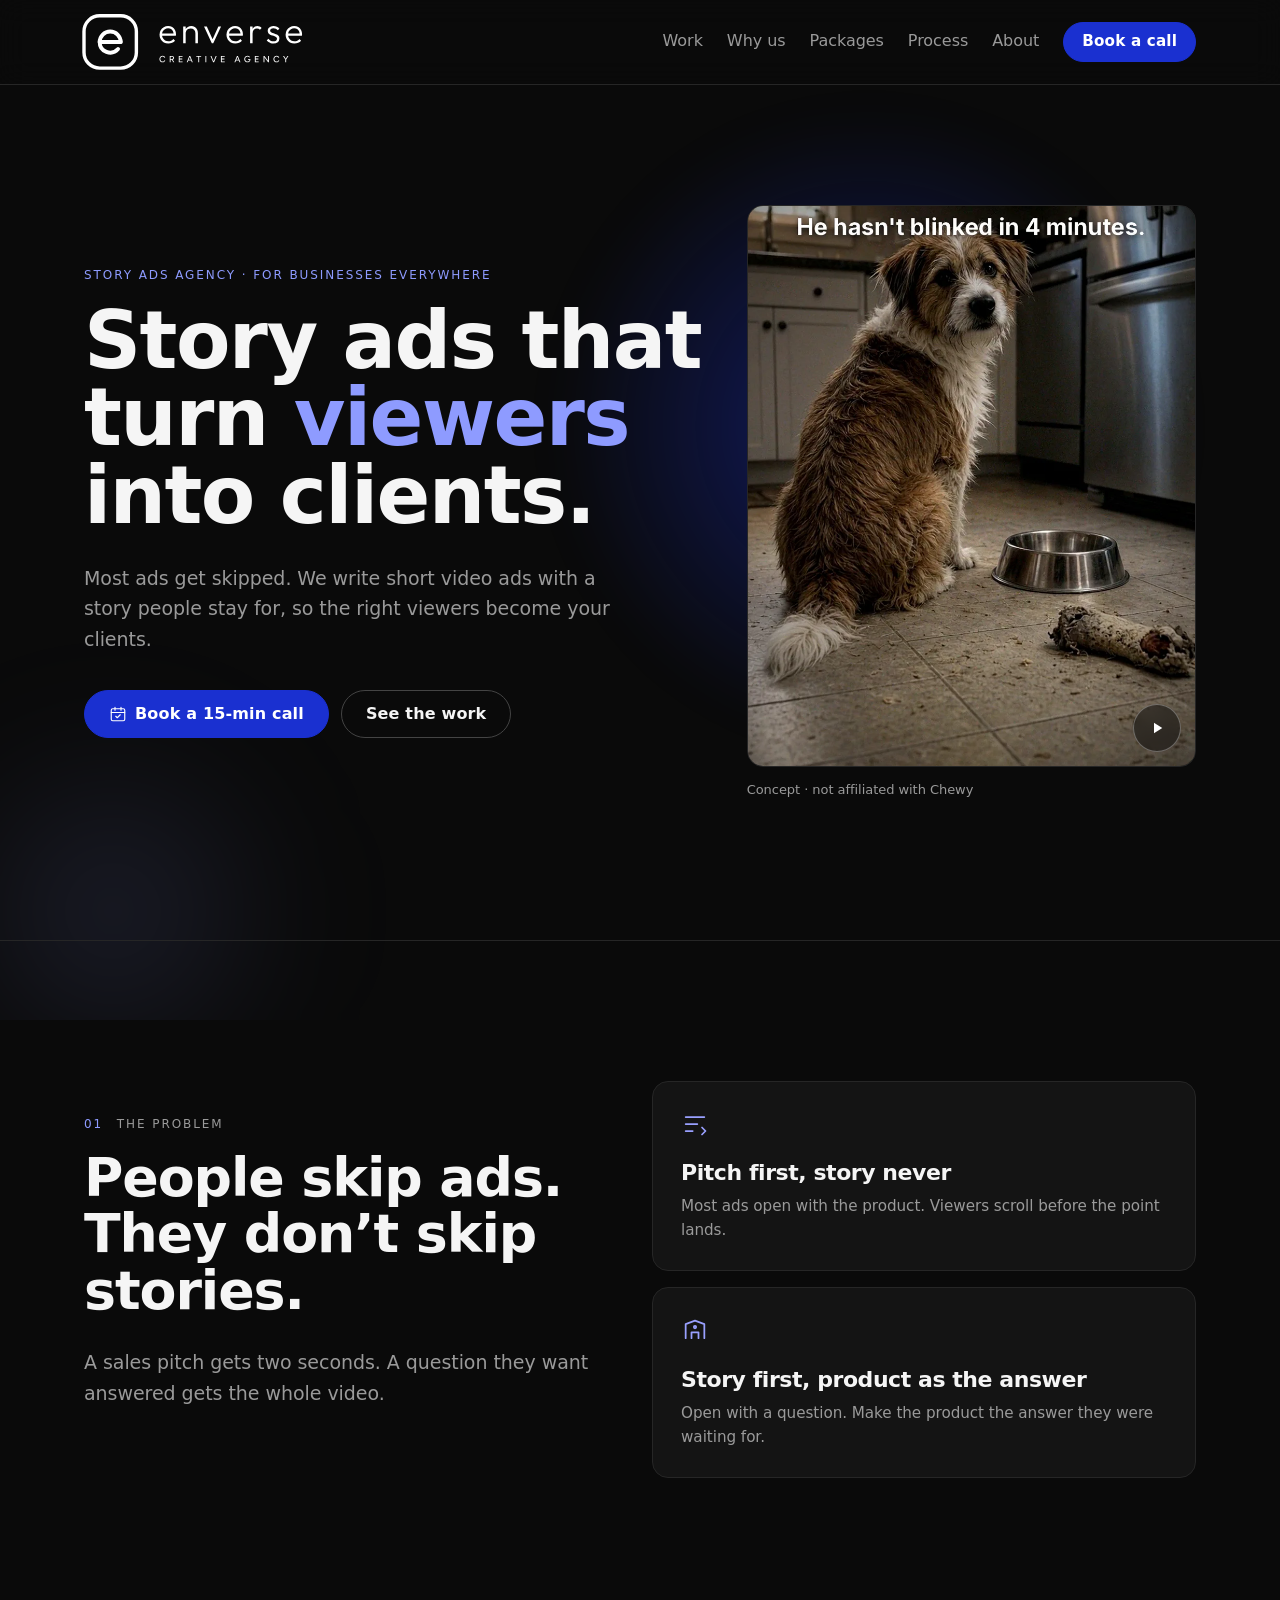
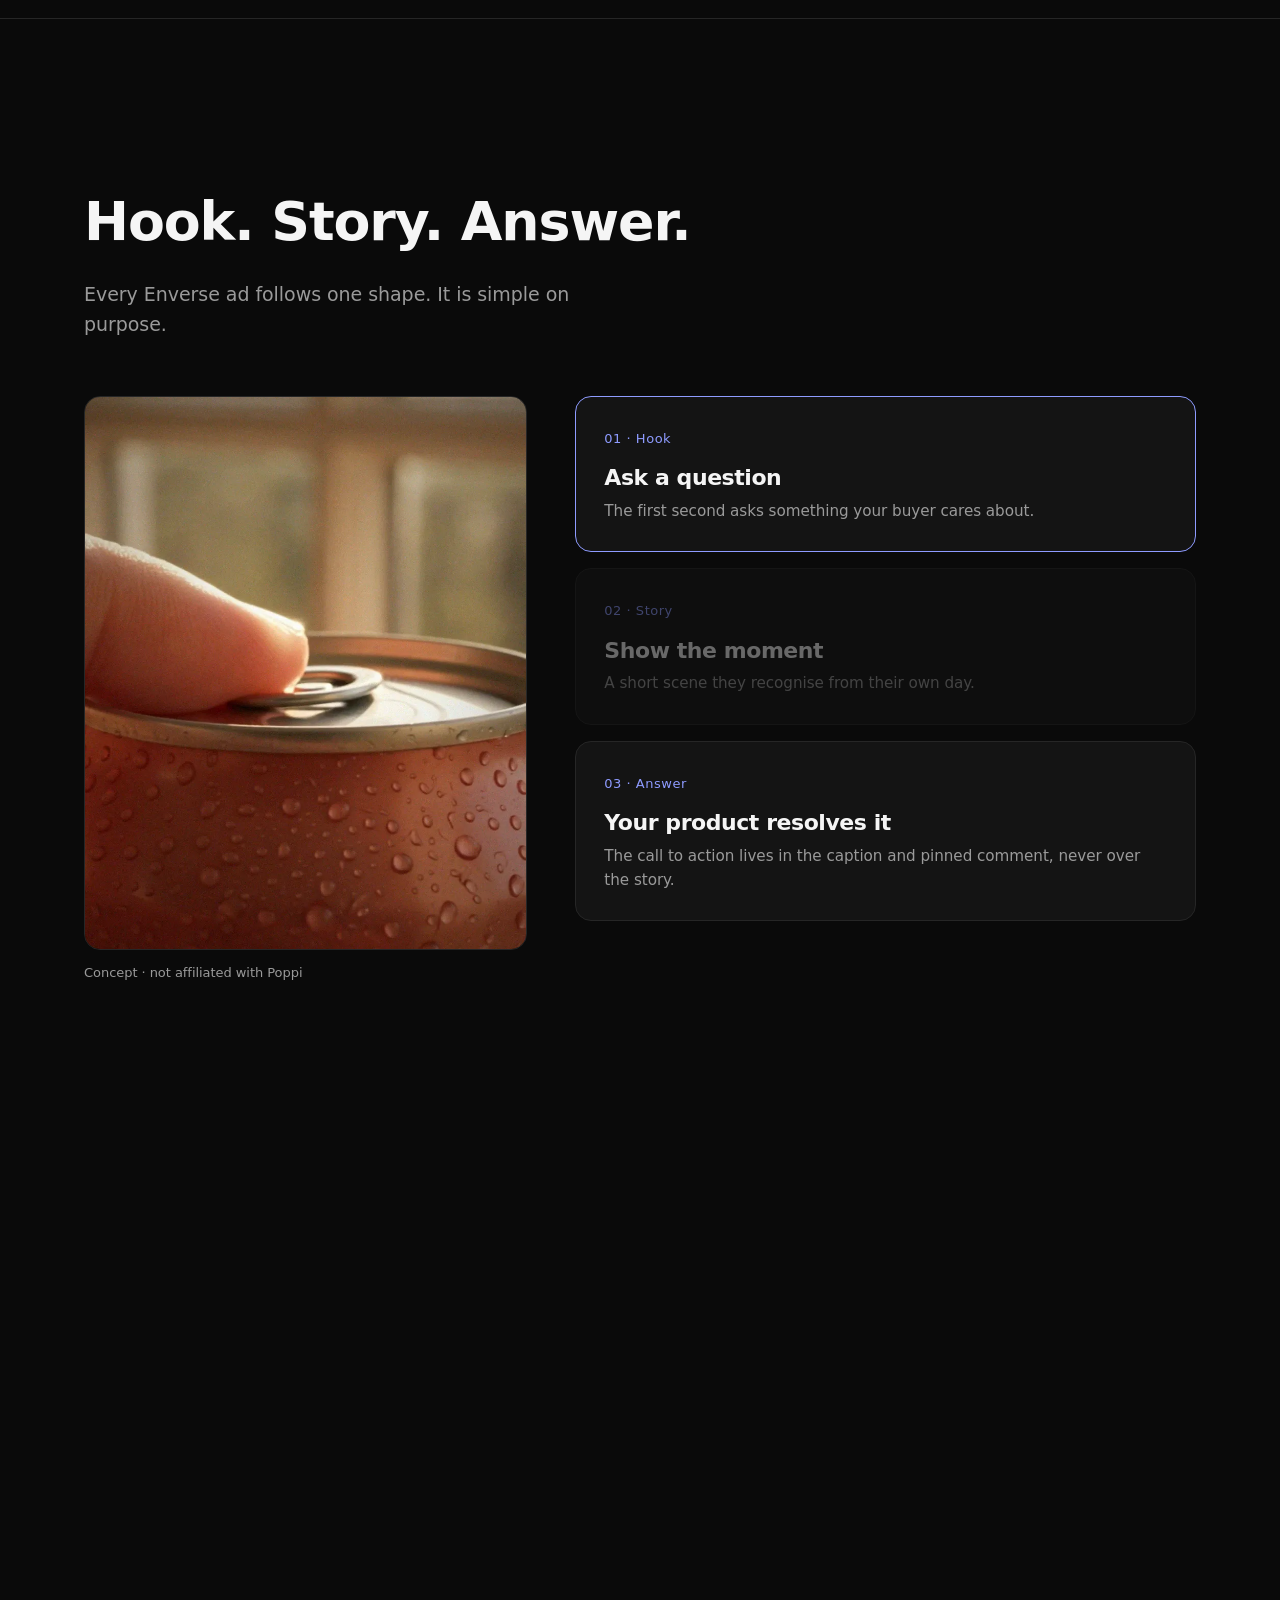
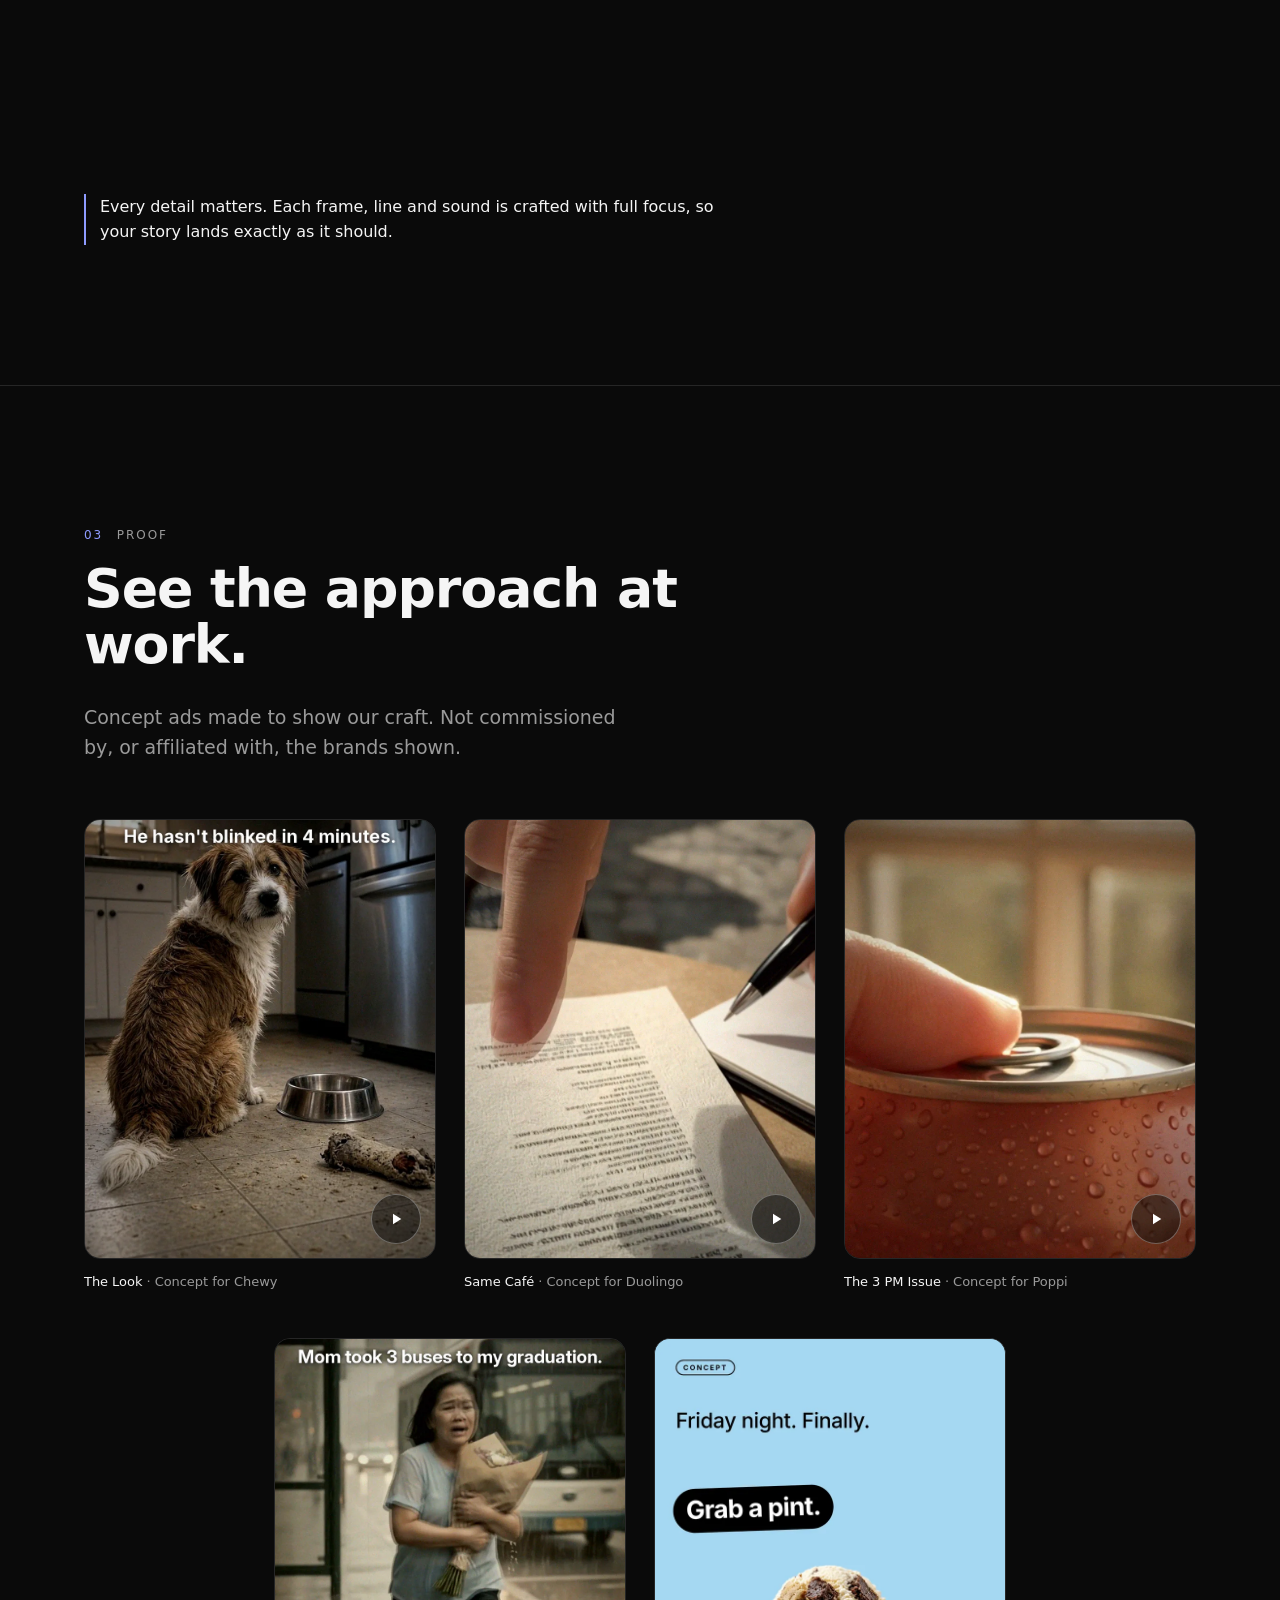
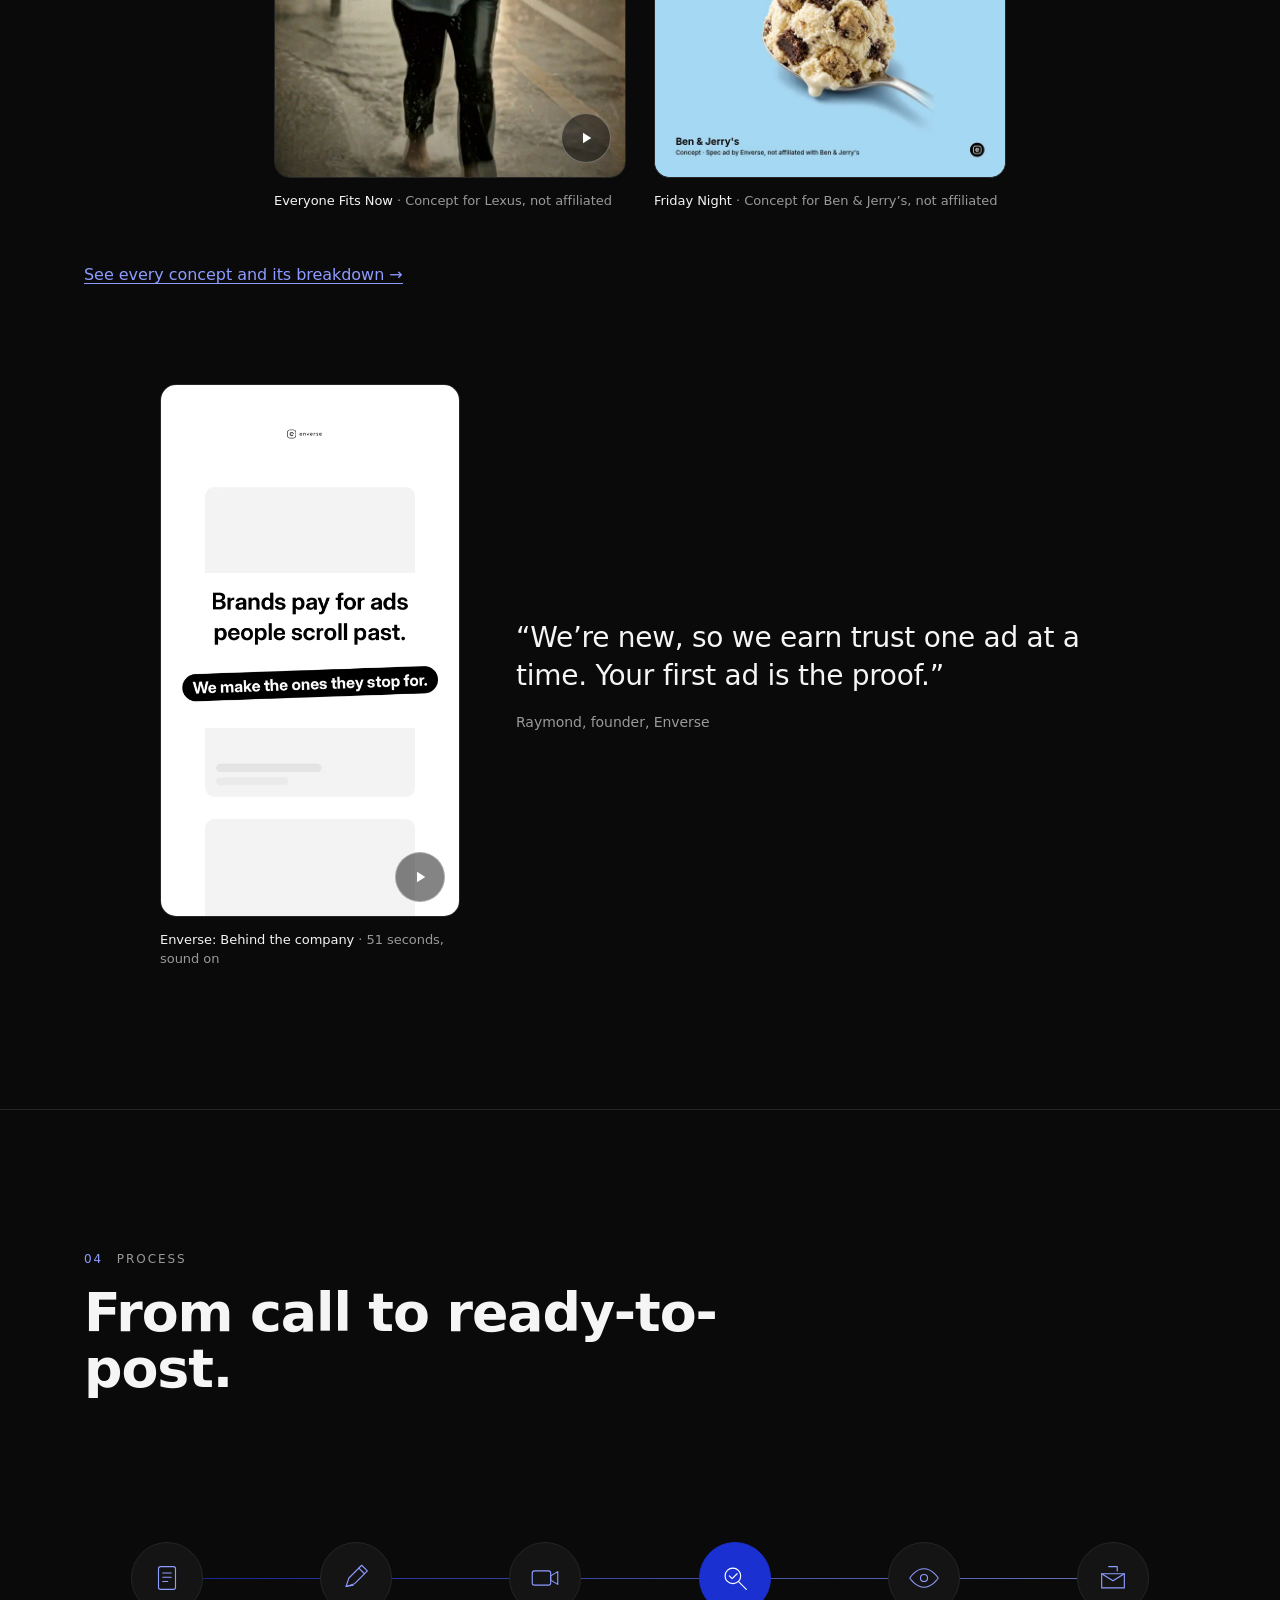
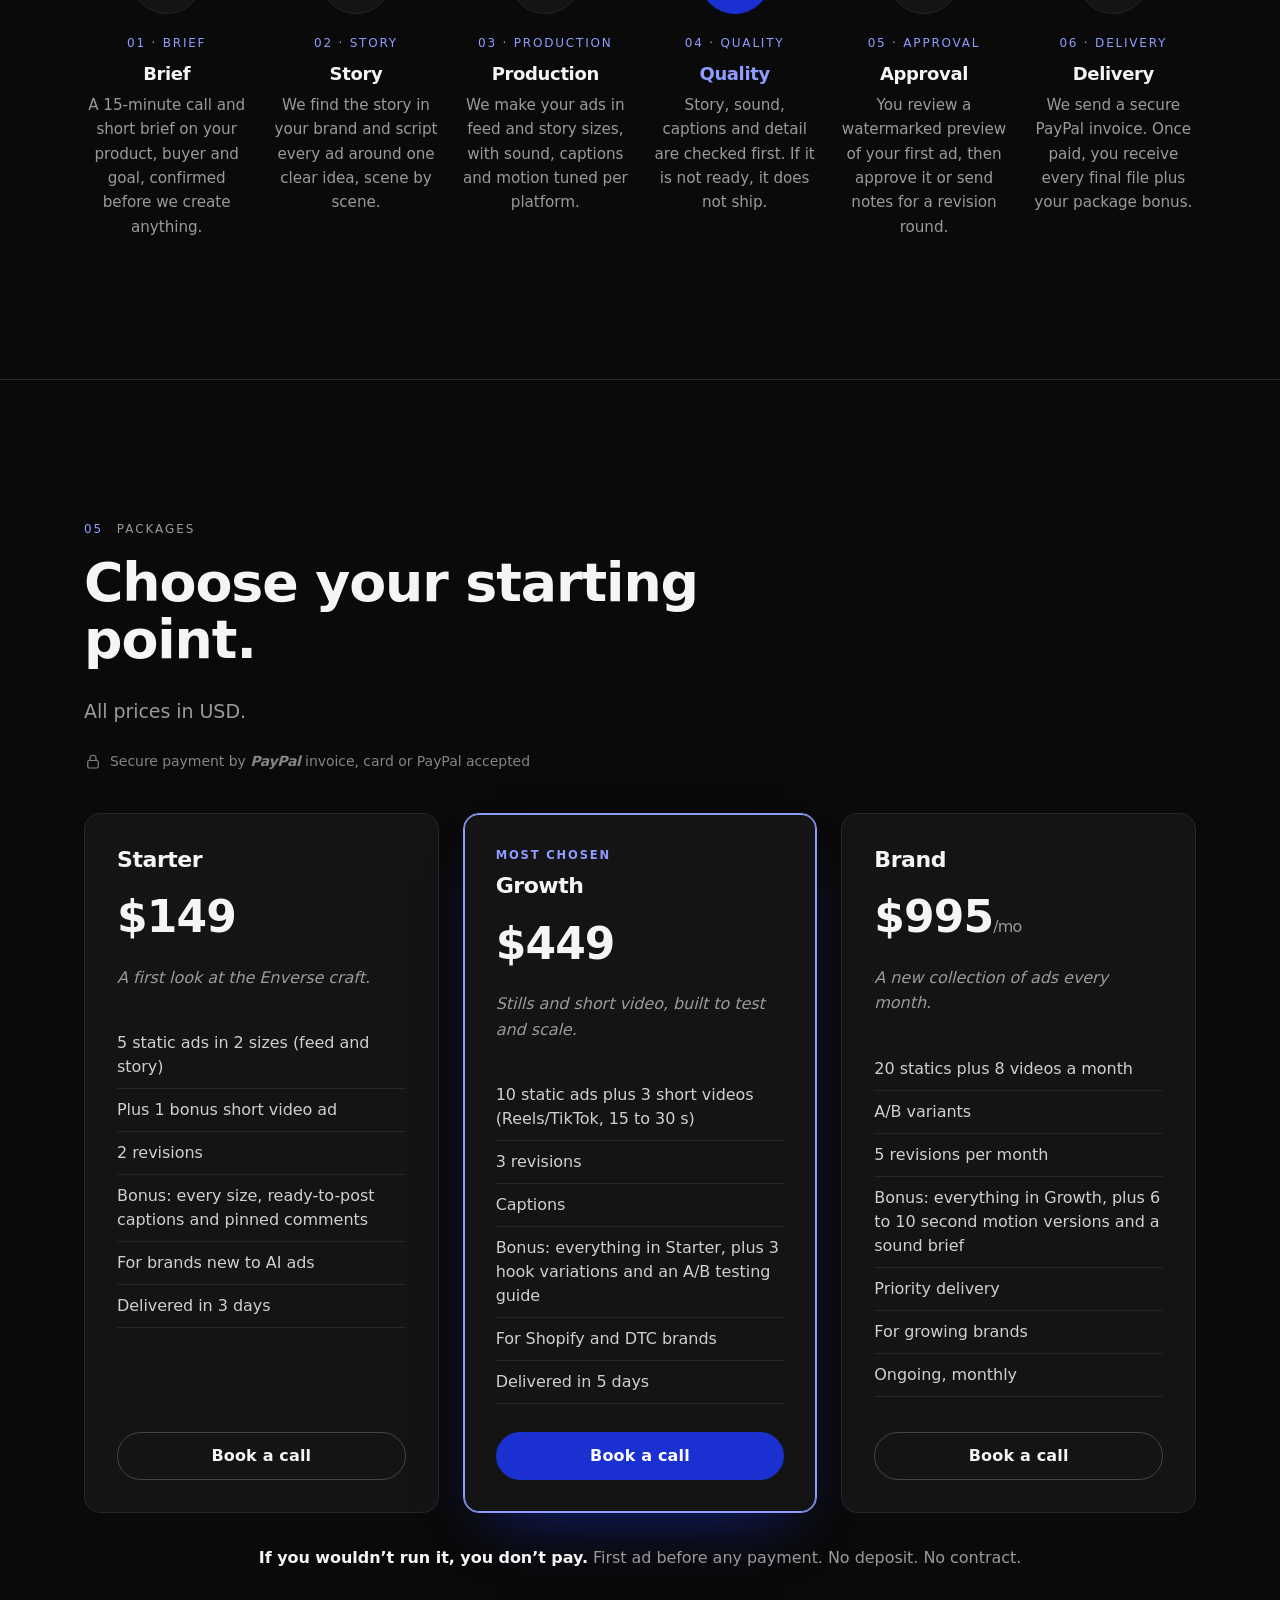
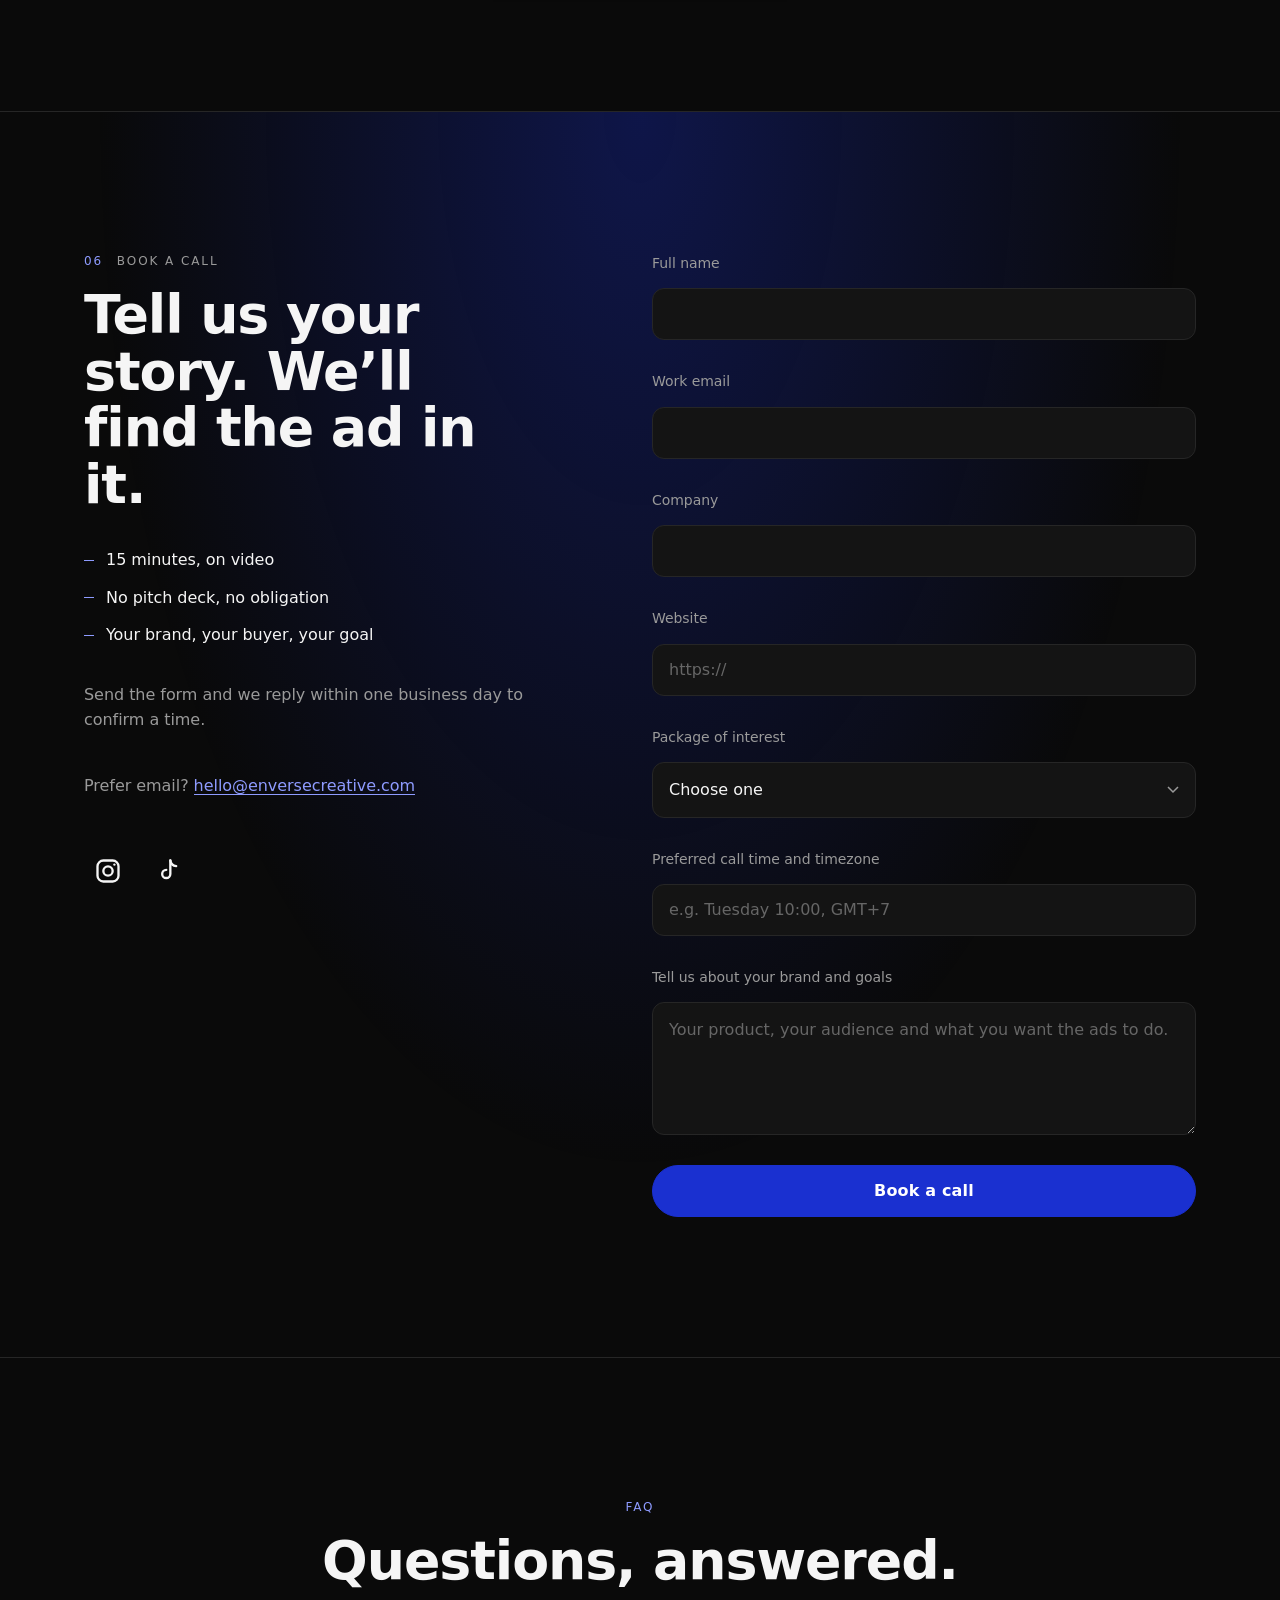
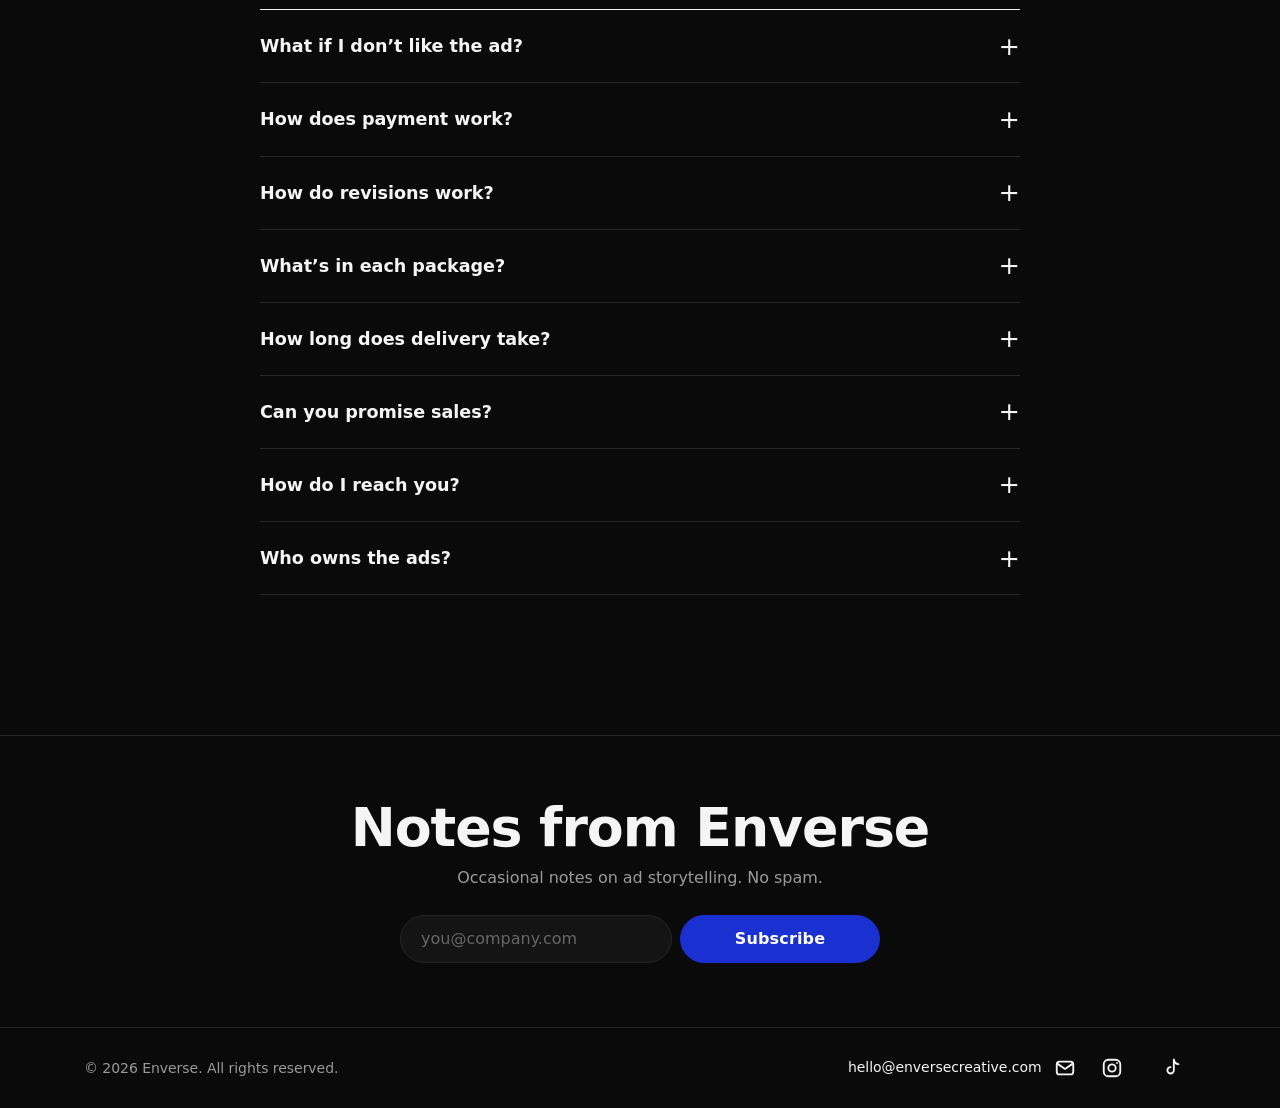
==== commit ac45105b: "Footer mail icon with tooltip, FAQ How do I reach you, rd.css v=20261105c" ====
--- a/index.html
+++ b/index.html
@@ -12,7 +12,7 @@
 <meta name="description" content="Story ads that turn viewers into clients. Short video ads with a story people stay for. Packages from $149."><meta property="og:type" content="website"><meta property="og:site_name" content="Enverse"><meta property="og:title" content="Enverse | AI Ads Storytelling Agency"><meta property="og:description" content="Story ads that turn viewers into clients. Short video ads with a story people stay for. Packages from $149."><meta property="og:url" content="https://enversecreative.com/"><meta property="og:image" content="https://enversecreative.com/assets/og-image.png"><meta property="og:image:width" content="1200"><meta property="og:image:height" content="630"><meta name="twitter:card" content="summary_large_image"><meta name="theme-color" content="#0a0a0a">
 <link rel="preconnect" href="https://fonts.googleapis.com"><link rel="preconnect" href="https://fonts.gstatic.com" crossorigin>
 <link href="https://fonts.googleapis.com/css2?family=Inter:wght@400;500;700;800&display=swap" rel="stylesheet">
-<link rel="icon" href="assets/favicon.svg" type="image/svg+xml"><link rel="apple-touch-icon" href="assets/apple-touch-icon.png"><link rel="stylesheet" href="styles.css?v=20261105a"><link rel="stylesheet" href="rd.css?v=20261105a">
+<link rel="icon" href="assets/favicon.svg" type="image/svg+xml"><link rel="apple-touch-icon" href="assets/apple-touch-icon.png"><link rel="stylesheet" href="styles.css?v=20261105a"><link rel="stylesheet" href="rd.css?v=20261105c">
 </head>
 <body class="rd">
 <a class="skip" href="#main">Skip to content</a>
@@ -161,6 +161,7 @@
     <details><summary>What&rsquo;s in each package?</summary><p><strong>Starter, $149:</strong> 5 static ads in feed and story sizes, a bonus short video, 2 revisions. Bonus: every size, captions and pinned comments. 3 days.</p><p><strong>Growth, $449:</strong> 10 static ads, 3 short videos, captions, 3 revisions. Bonus: 3 hook variations and an A/B testing guide. 5 days.</p><p><strong>Brand, $995/mo:</strong> 20 static ads and 8 videos a month, A/B variants, 5 revisions per month, priority delivery. Bonus: 6 to 10 second motion versions and a sound brief.</p><p>Timing starts once we have your brief.</p></details>
     <details><summary>How long does delivery take?</summary><p>Starter is delivered in 3 days and Growth in 5 days. Brand is an ongoing monthly collection, with priority delivery. Timing starts once we have your <a href="brief/">brief</a>.</p></details>
     <details><summary>Can you promise sales?</summary><p>No one honestly can. Results depend on your offer, price and targeting too. We promise ads crafted to be watched, and you only pay for the ones you would run.</p></details>
+    <details><summary>How do I reach you?</summary><p>Whichever way suits you. Email us at <a href="mailto:hello@enversecreative.com">hello@enversecreative.com</a>, share your details through the <a href="#contact">Book a call</a> form, or send a message on <a href="https://www.instagram.com/enverse.creative/" target="_blank" rel="noopener">Instagram</a> or <a href="https://www.tiktok.com/@enverse.creative" target="_blank" rel="noopener">TikTok</a> at @enverse.creative. We reply within one business day.</p></details>
     <details><summary>Who owns the ads?</summary><p>You do, once paid. Run them anywhere, as often as you like.</p></details>
   </div></div>
 </section>
@@ -178,7 +179,7 @@
 <div class="rd-rail" aria-hidden="true"><span class="rd-rail-fill"></span></div>
 <a href="#book" class="btn rd-sticky" tabindex="-1">Book a call</a>
 <dialog class="rd-lb" aria-label="Concept ad"><div class="rd-lb-in"><video controls playsinline preload="none"></video><button class="rd-lb-x" type="button" aria-label="Close video"><svg viewBox="0 0 24 24" width="22" height="22" aria-hidden="true"><path d="M6 6l12 12M18 6L6 18" fill="none" stroke="currentColor" stroke-width="2" stroke-linecap="round"/></svg></button></div></dialog>
-<footer class="foot"><div class="wrap nav-in"><span>© <span id="y"></span> Enverse. All rights reserved.</span><span><a href="mailto:hello@enversecreative.com">hello@enversecreative.com</a> <span class="social"><a href="https://www.instagram.com/enverse.creative/" target="_blank" rel="noopener" aria-label="Enverse on Instagram (@enverse.creative)"><svg viewBox="0 0 24 24" width="22" height="22" fill="none" stroke="currentColor" stroke-width="2" aria-hidden="true"><rect x="3" y="3" width="18" height="18" rx="5"/><circle cx="12" cy="12" r="4"/><circle cx="17.5" cy="6.5" r="1" fill="currentColor" stroke="none"/></svg></a><a href="https://www.tiktok.com/@enverse.creative" target="_blank" rel="noopener" aria-label="Enverse on TikTok (@enverse.creative)"><svg viewBox="0 0 24 24" width="22" height="22" fill="none" stroke="currentColor" stroke-width="2" stroke-linecap="round" stroke-linejoin="round" aria-hidden="true"><path d="M14 3v11.5a3.5 3.5 0 1 1-3.5-3.5"/><path d="M14 3c.5 2.8 2.4 4.6 5 4.8"/></svg></a></span></span></div></footer>
+<footer class="foot"><div class="wrap nav-in"><span>© <span id="y"></span> Enverse. All rights reserved.</span><span><a href="mailto:hello@enversecreative.com">hello@enversecreative.com</a> <span class="social"><a href="mailto:hello@enversecreative.com" class="mail-ic" aria-label="Email us at hello@enversecreative.com" data-tip="Email us: hello@enversecreative.com"><svg viewBox="0 0 24 24" width="22" height="22" fill="none" stroke="currentColor" stroke-width="2" stroke-linecap="round" stroke-linejoin="round" aria-hidden="true"><rect x="3" y="5" width="18" height="14" rx="3"/><path d="M4 7.5l8 5.5 8-5.5"/></svg></a><a href="https://www.instagram.com/enverse.creative/" target="_blank" rel="noopener" aria-label="Enverse on Instagram (@enverse.creative)"><svg viewBox="0 0 24 24" width="22" height="22" fill="none" stroke="currentColor" stroke-width="2" aria-hidden="true"><rect x="3" y="3" width="18" height="18" rx="5"/><circle cx="12" cy="12" r="4"/><circle cx="17.5" cy="6.5" r="1" fill="currentColor" stroke="none"/></svg></a><a href="https://www.tiktok.com/@enverse.creative" target="_blank" rel="noopener" aria-label="Enverse on TikTok (@enverse.creative)"><svg viewBox="0 0 24 24" width="22" height="22" fill="none" stroke="currentColor" stroke-width="2" stroke-linecap="round" stroke-linejoin="round" aria-hidden="true"><path d="M14 3v11.5a3.5 3.5 0 1 1-3.5-3.5"/><path d="M14 3c.5 2.8 2.4 4.6 5 4.8"/></svg></a></span></span></div></footer>
 <script src="main.js?v=20261105b"></script>
 <script src="nav.js?v=20261029b"></script>
 <script src="rd.js?v=20261105a"></script>
--- a/rd.css
+++ b/rd.css
@@ -243,3 +243,4 @@
 .rd-sub .work-head .sub{margin:0;max-width:60ch;text-align:left;color:var(--mut);font-size:clamp(1rem,1.2vw,1.125rem);line-height:1.65}
 @keyframes wh-in{from{opacity:0;transform:translateY(12px)}to{opacity:1;transform:none}}
 @media(prefers-reduced-motion:reduce){.rd-sub .work-head{animation:none}}
+.rd .mail-ic{position:relative}.rd .mail-ic::after{content:attr(data-tip);position:absolute;bottom:calc(100% - 4px);left:50%;transform:translate(-50%,4px);background:#0b1a3a;color:#fff;font-size:12px;letter-spacing:.02em;padding:6px 10px;border-radius:6px;white-space:nowrap;opacity:0;pointer-events:none;transition:opacity .25s ease,transform .25s ease}.rd .mail-ic:hover::after,.rd .mail-ic:focus-visible::after{opacity:1;transform:translate(-50%,0)}.rd .social a svg{transition:transform .25s ease,color .25s ease}.rd .social a:hover svg{transform:translateY(-2px)}
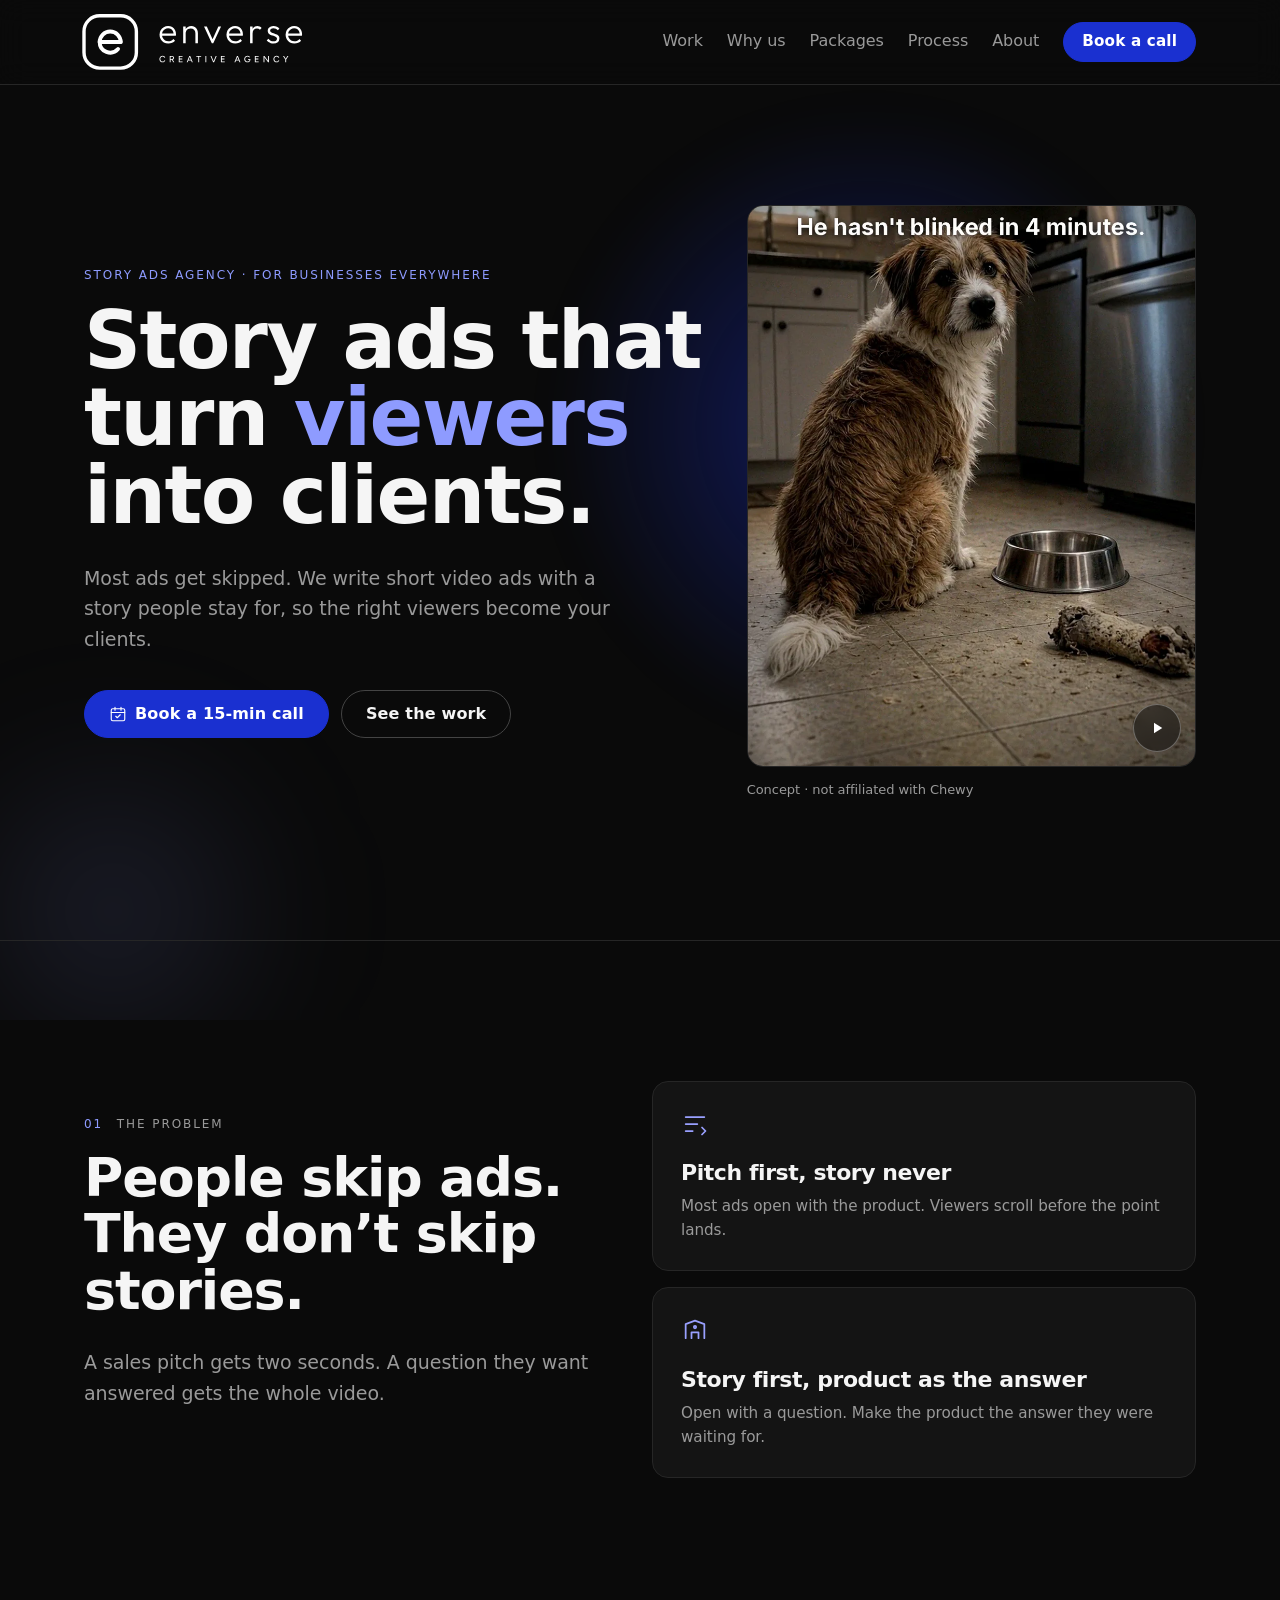
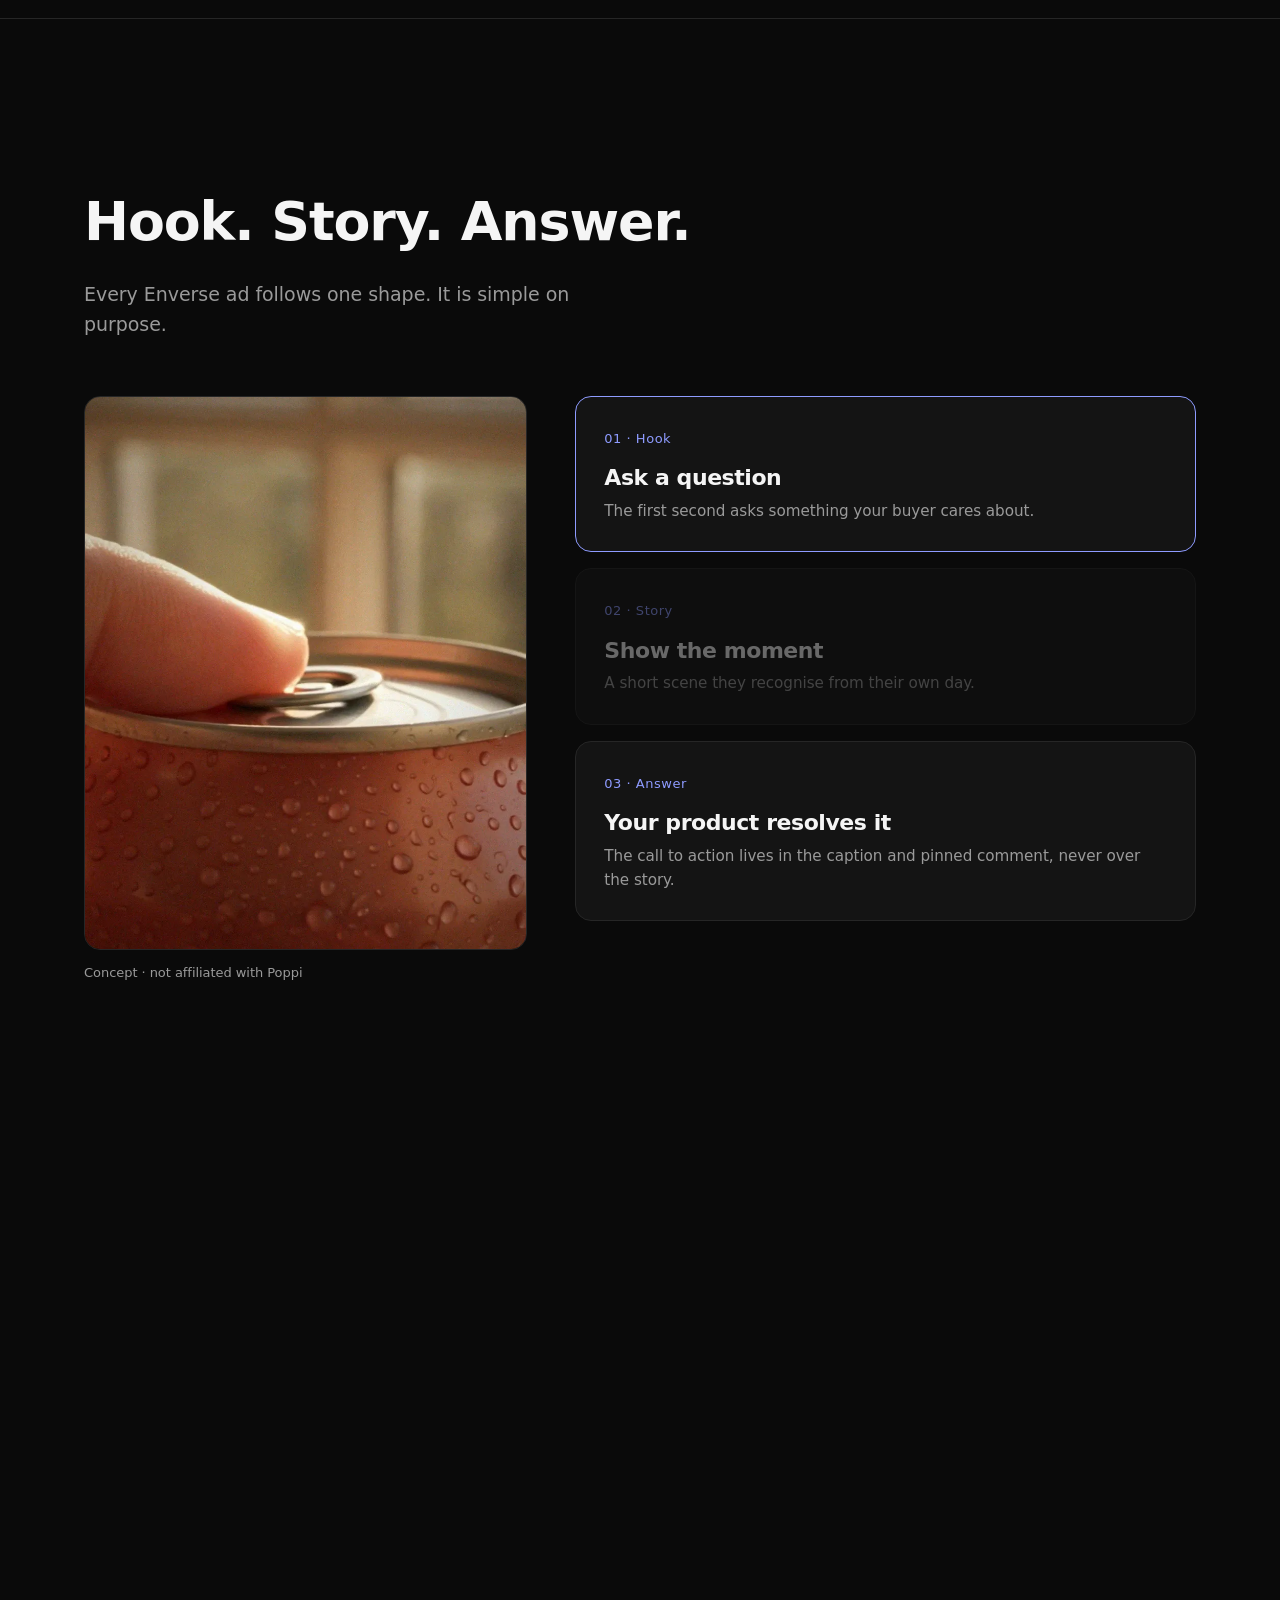
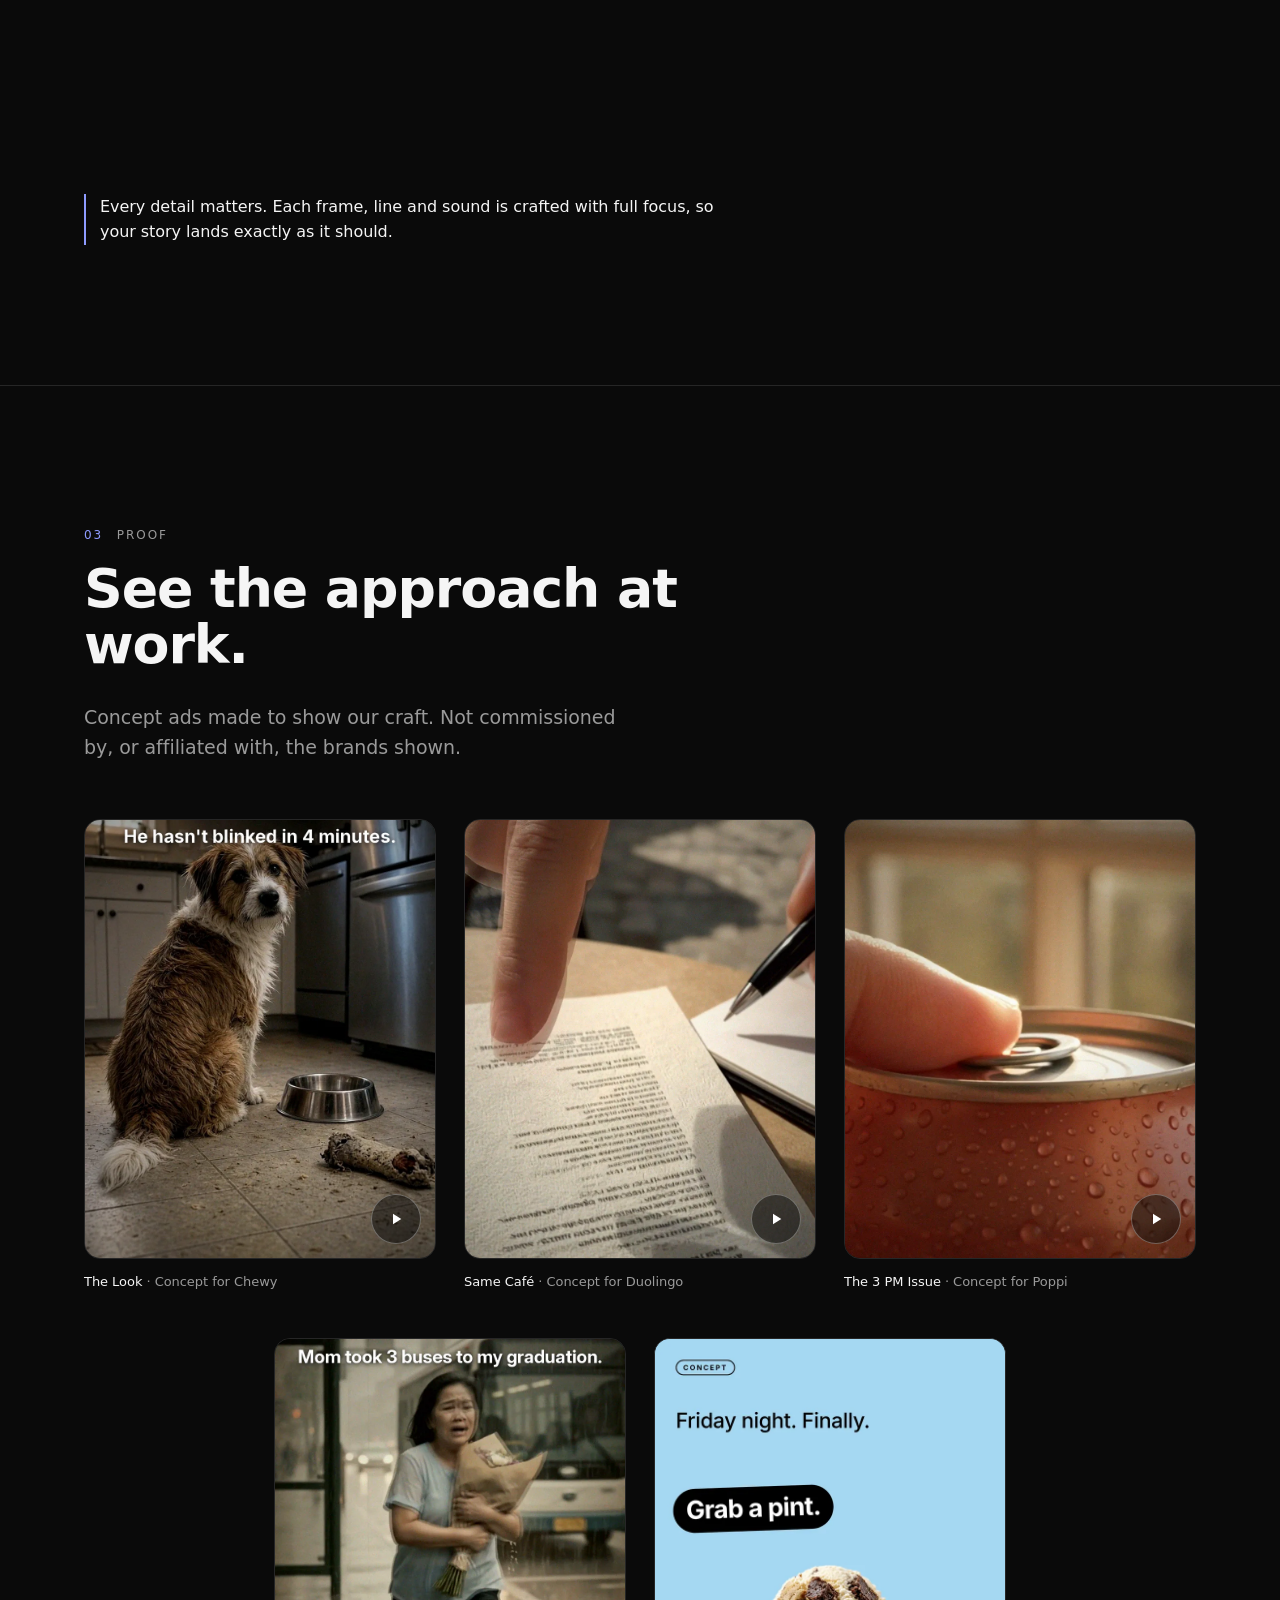
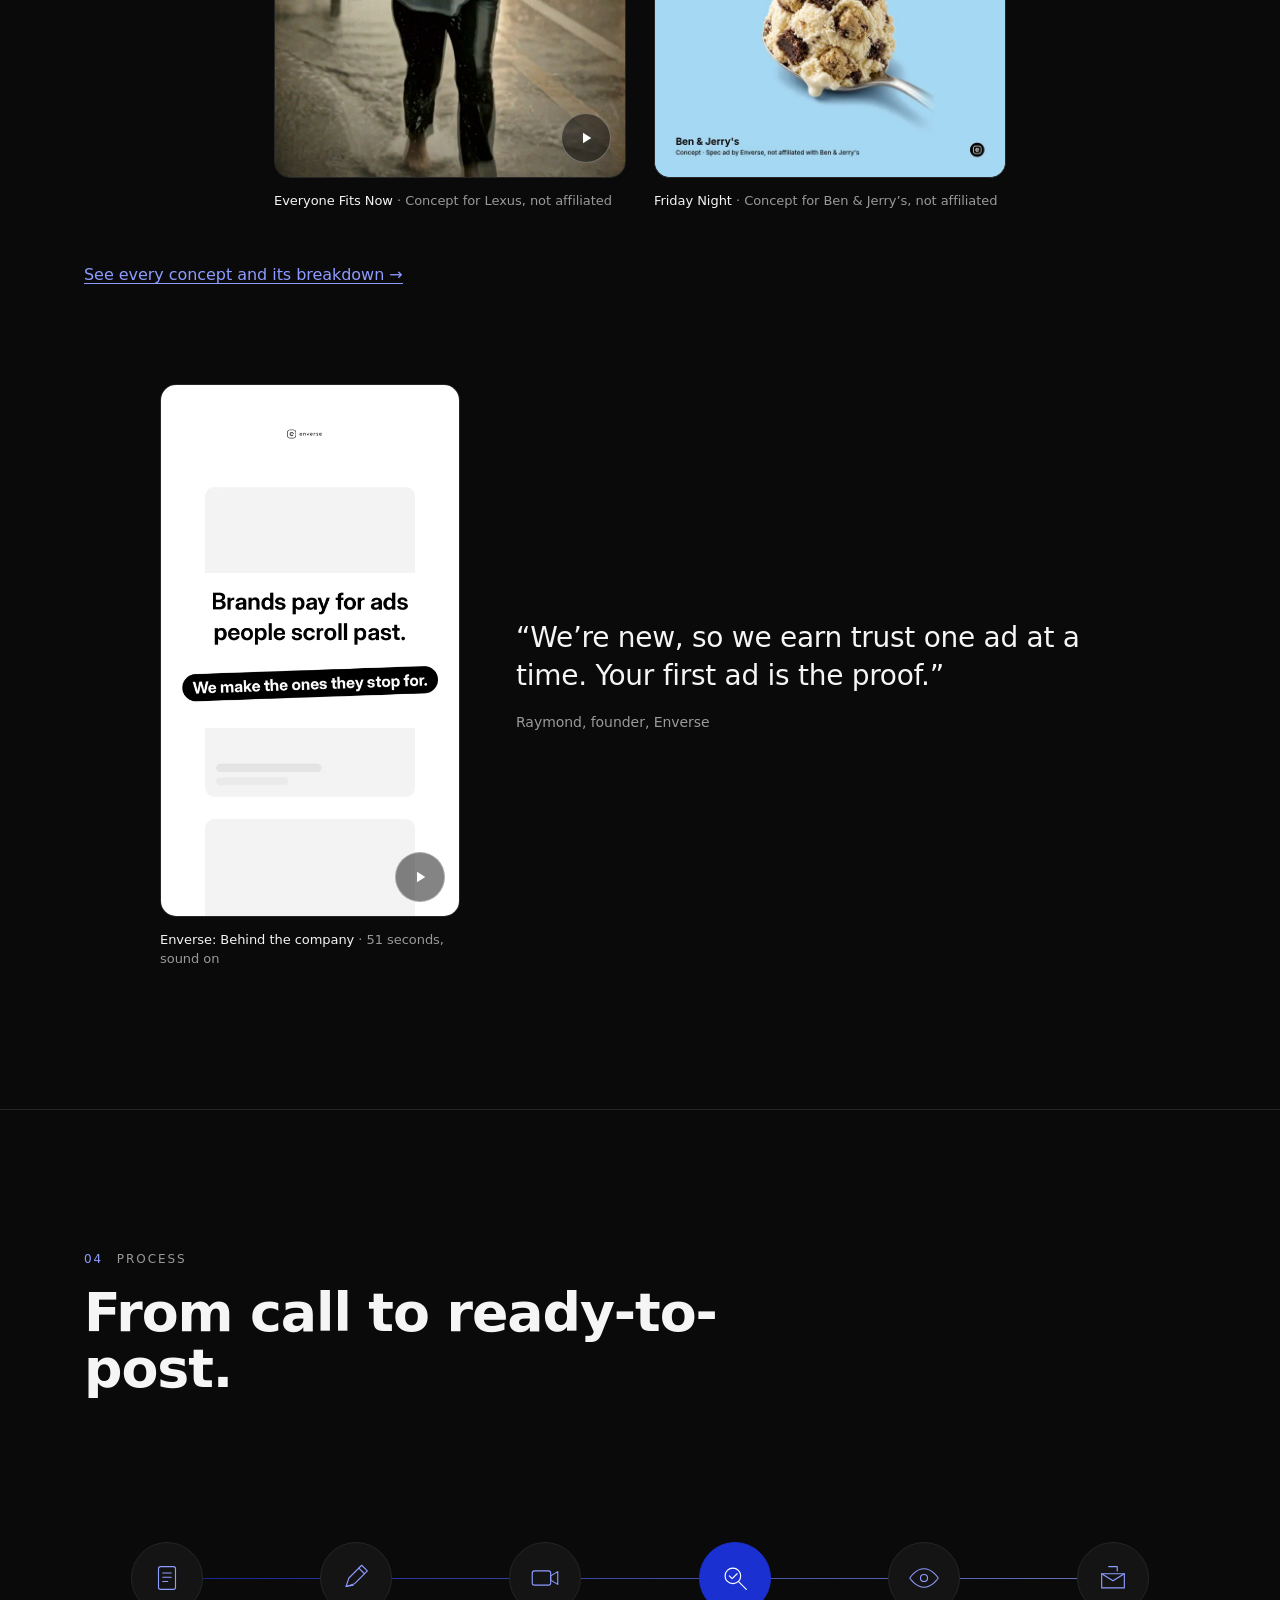
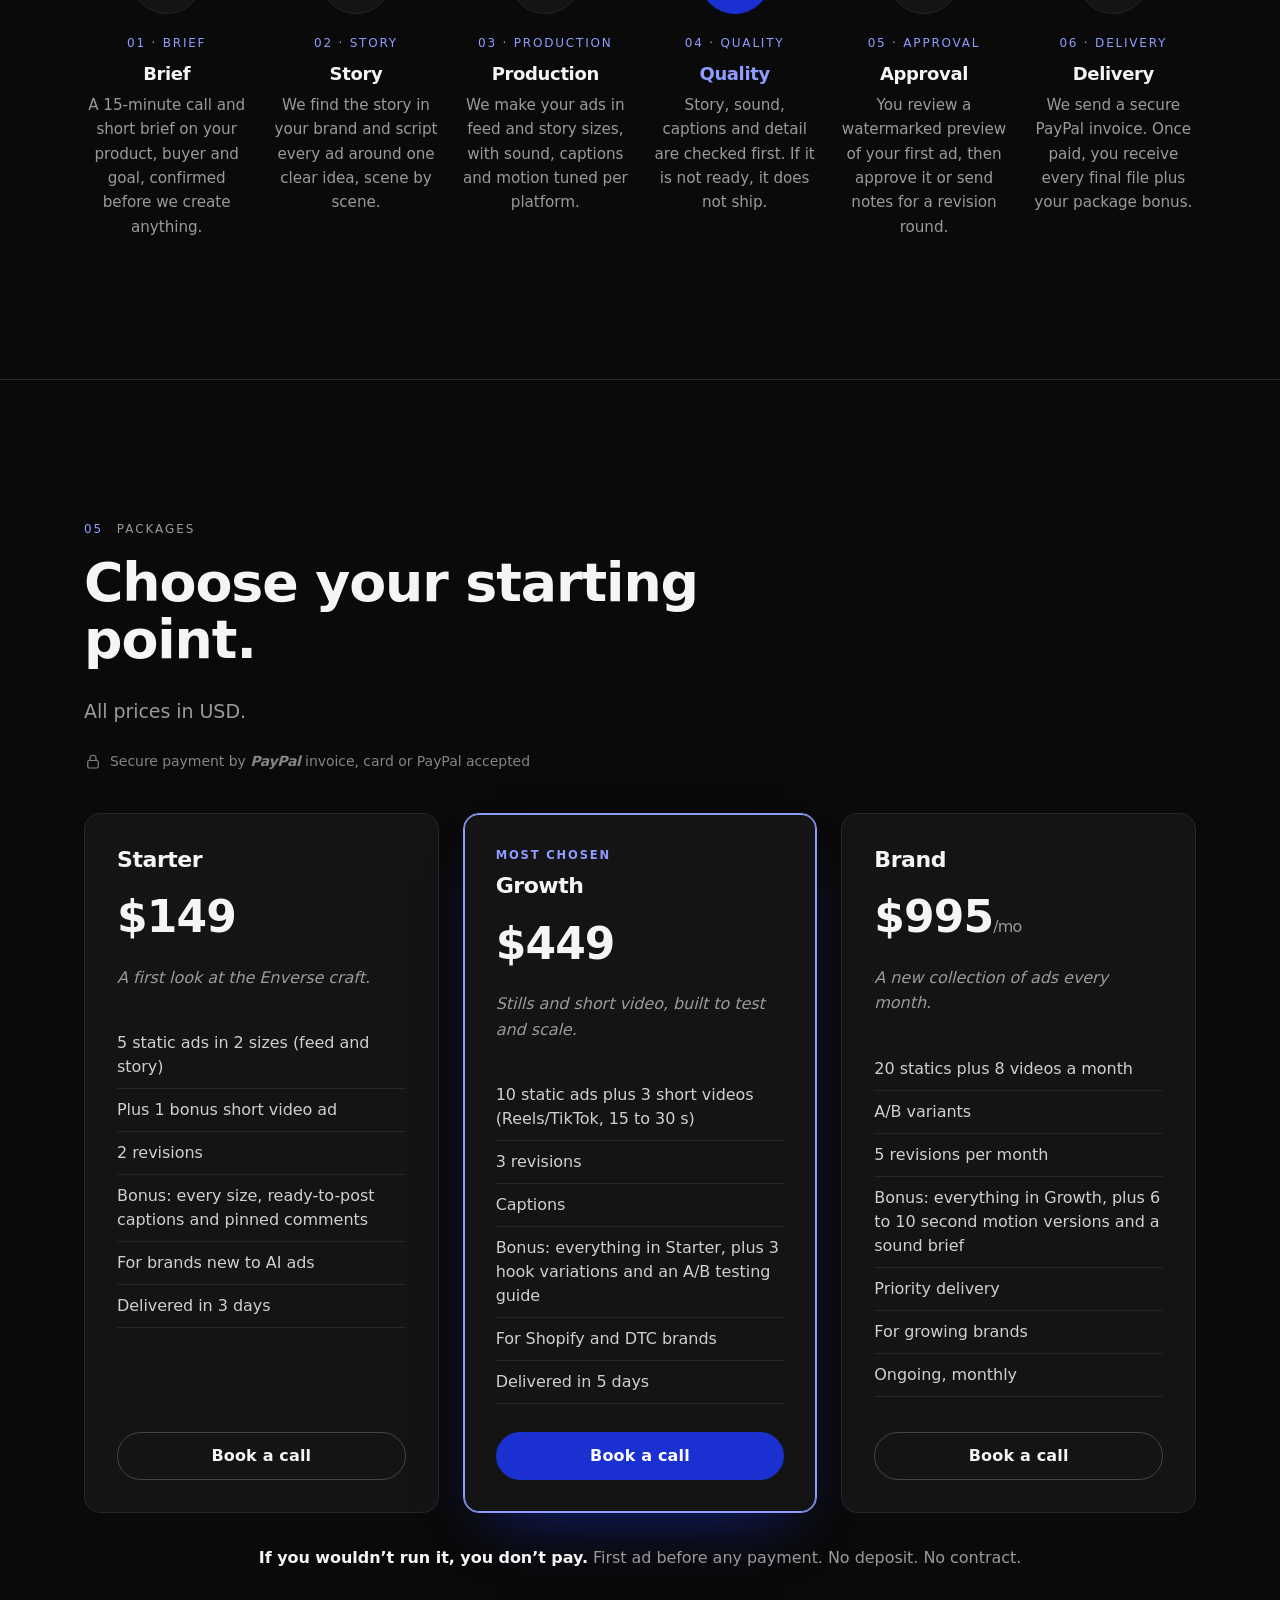
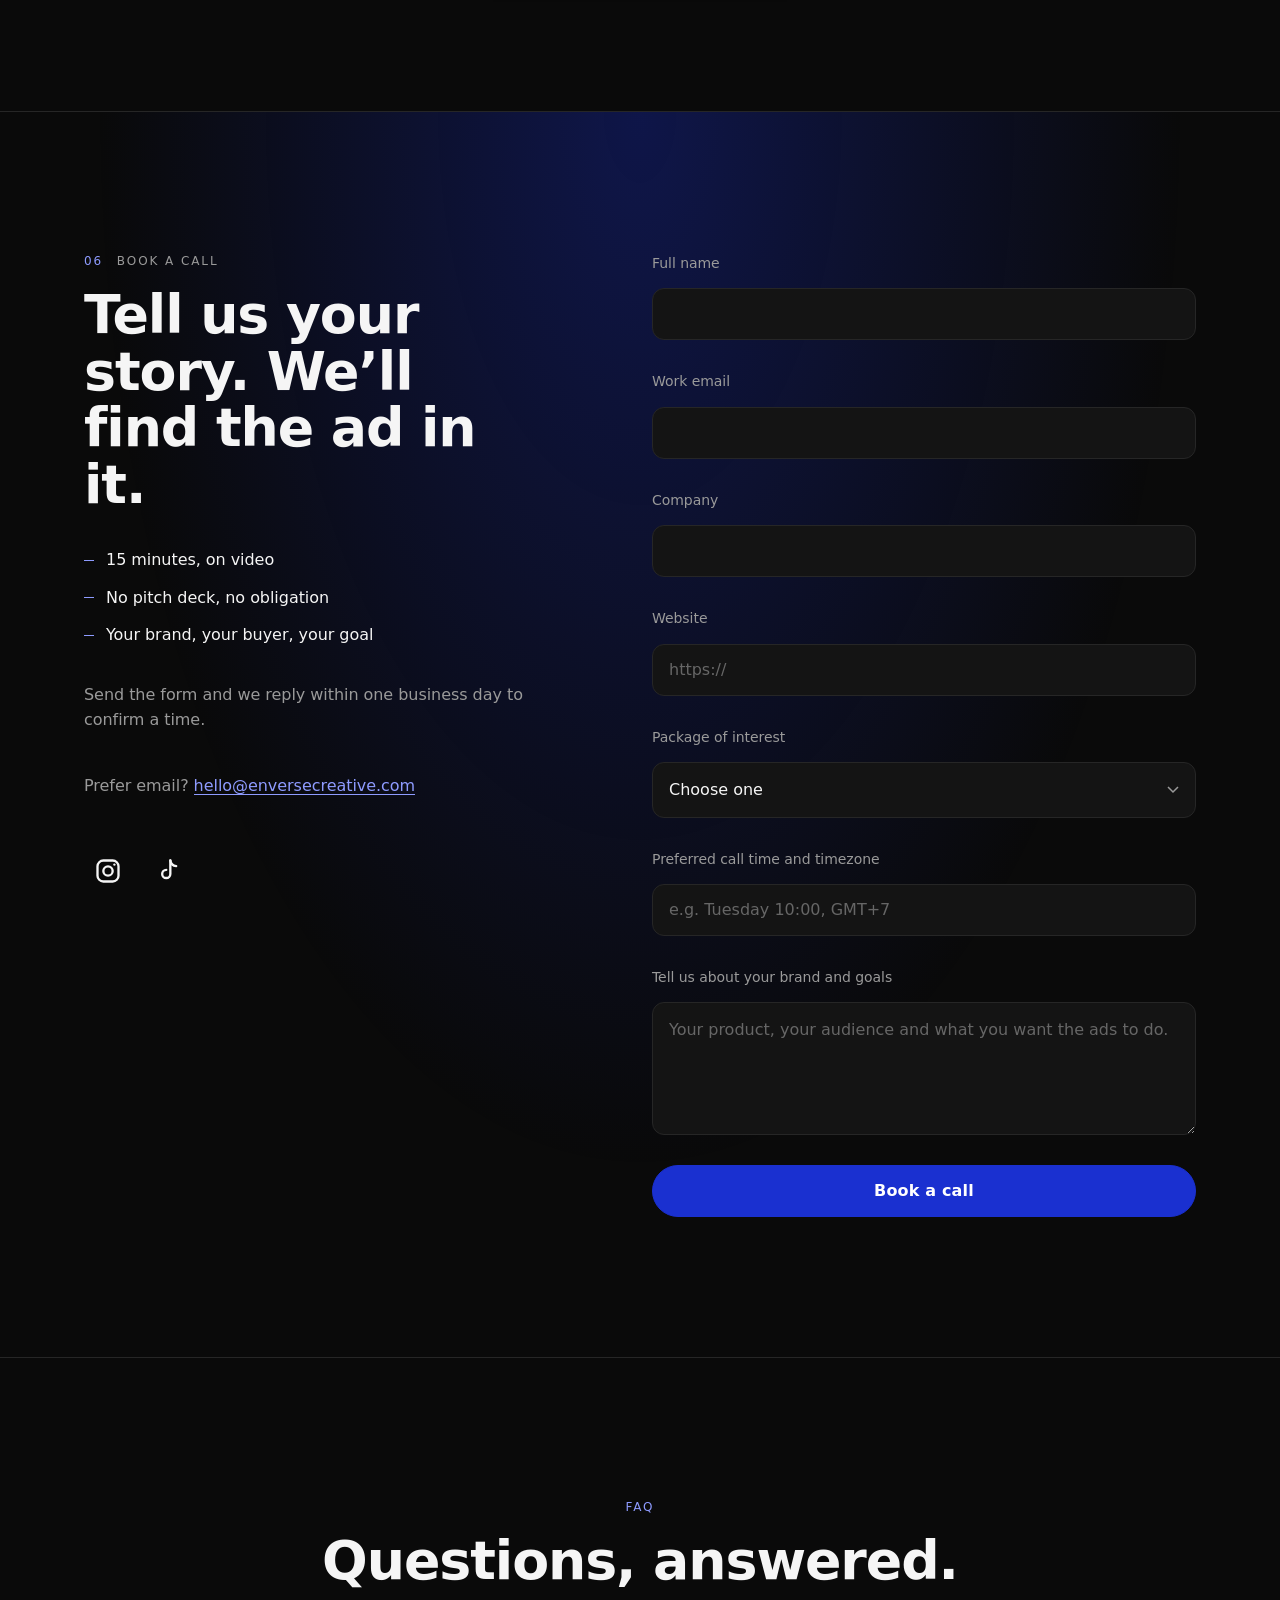
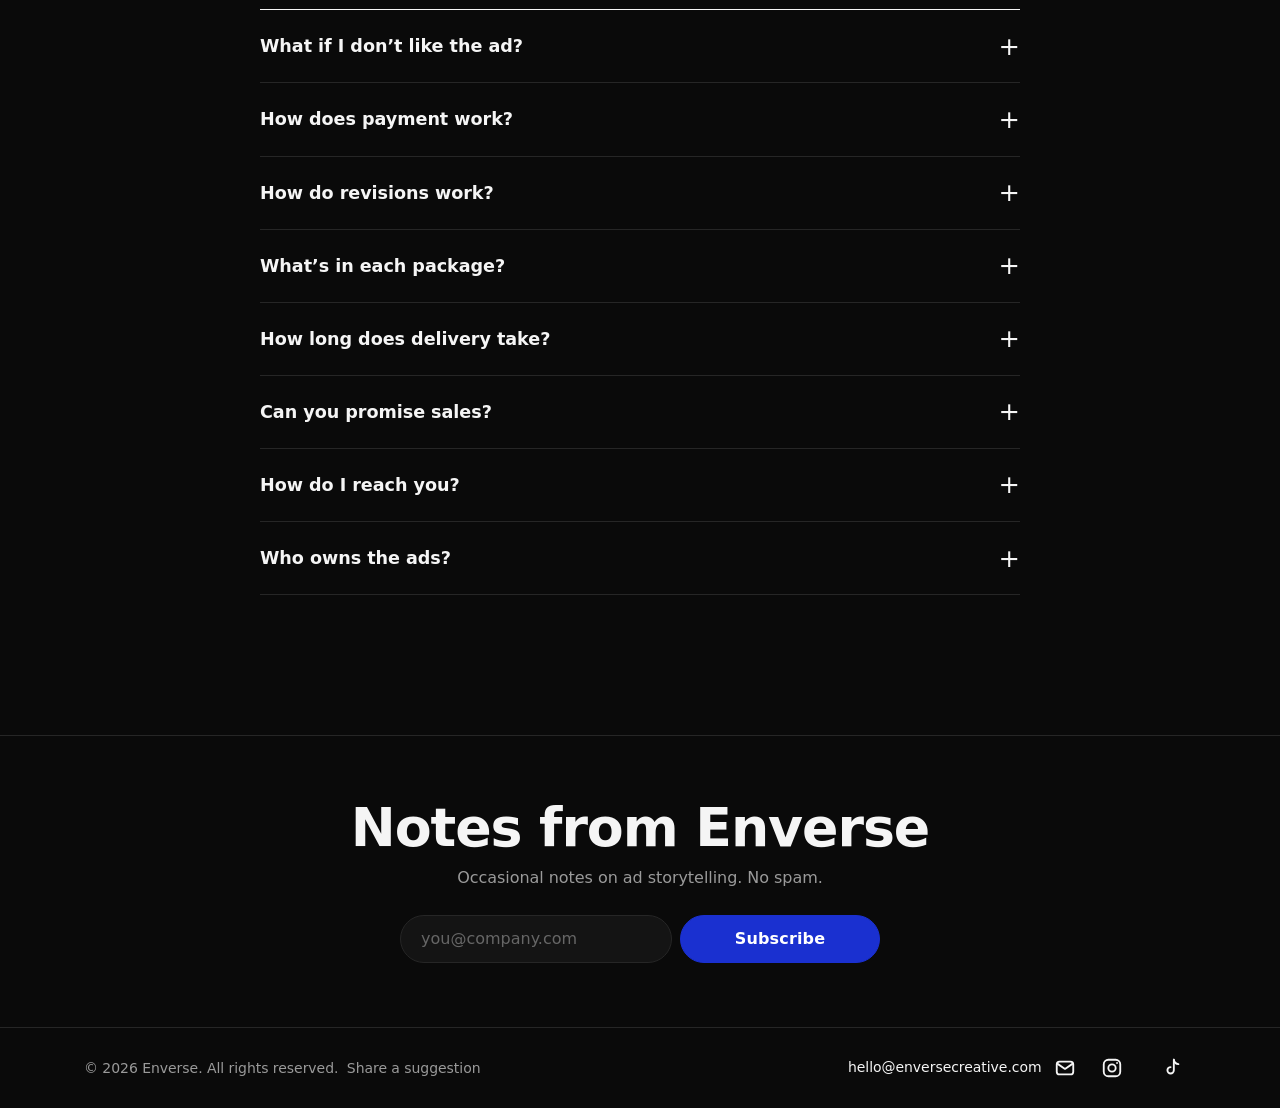
==== commit 43b57396: "Add /suggest feedback form and footer link Visitors can share suggestions at /suggest. The form post" ====
--- a/index.html
+++ b/index.html
@@ -2,7 +2,7 @@
 <html lang="en">
 <head>
 <meta charset="utf-8">
-<meta http-equiv="Content-Security-Policy" content="default-src 'self'; img-src 'self' data: https://*.google-analytics.com https://*.googletagmanager.com; media-src 'self'; style-src 'self' 'unsafe-inline' https://fonts.googleapis.com; font-src 'self' https://fonts.gstatic.com; script-src 'self' 'unsafe-inline' https://www.googletagmanager.com; form-action 'self' mailto: https://formsubmit.co; base-uri 'self'; object-src 'none'; connect-src 'self' https://*.google-analytics.com https://*.analytics.google.com https://www.googletagmanager.com">
+<meta http-equiv="Content-Security-Policy" content="default-src 'self'; img-src 'self' data: https://*.google-analytics.com https://*.googletagmanager.com; media-src 'self'; style-src 'self' 'unsafe-inline' https://fonts.googleapis.com; font-src 'self' https://fonts.gstatic.com; script-src 'self' 'unsafe-inline' https://www.googletagmanager.com; form-action 'self' mailto: https://formsubmit.co https://script.google.com https://script.googleusercontent.com; base-uri 'self'; object-src 'none'; connect-src 'self' https://script.google.com https://script.googleusercontent.com https://*.googleusercontent.com https://*.google-analytics.com https://*.analytics.google.com https://www.googletagmanager.com">
 <script async src="https://www.googletagmanager.com/gtag/js?id=G-777H7XTXG5"></script>
 <script src="/ga.js?v=20261104"></script>
 <meta name="referrer" content="strict-origin-when-cross-origin">
@@ -12,7 +12,7 @@
 <meta name="description" content="Story ads that turn viewers into clients. Short video ads with a story people stay for. Packages from $149."><meta property="og:type" content="website"><meta property="og:site_name" content="Enverse"><meta property="og:title" content="Enverse | AI Ads Storytelling Agency"><meta property="og:description" content="Story ads that turn viewers into clients. Short video ads with a story people stay for. Packages from $149."><meta property="og:url" content="https://enversecreative.com/"><meta property="og:image" content="https://enversecreative.com/assets/og-image.png"><meta property="og:image:width" content="1200"><meta property="og:image:height" content="630"><meta name="twitter:card" content="summary_large_image"><meta name="theme-color" content="#0a0a0a">
 <link rel="preconnect" href="https://fonts.googleapis.com"><link rel="preconnect" href="https://fonts.gstatic.com" crossorigin>
 <link href="https://fonts.googleapis.com/css2?family=Inter:wght@400;500;700;800&display=swap" rel="stylesheet">
-<link rel="icon" href="assets/favicon.svg" type="image/svg+xml"><link rel="apple-touch-icon" href="assets/apple-touch-icon.png"><link rel="stylesheet" href="styles.css?v=20261105a"><link rel="stylesheet" href="rd.css?v=20261105c">
+<link rel="icon" href="assets/favicon.svg" type="image/svg+xml"><link rel="apple-touch-icon" href="assets/apple-touch-icon.png"><link rel="stylesheet" href="styles.css?v=20261105a"><link rel="stylesheet" href="rd.css?v=20261111a">
 </head>
 <body class="rd">
 <a class="skip" href="#main">Skip to content</a>
@@ -166,10 +166,11 @@
   </div></div>
 </section>
 
-<section class="rd-sec news">
+<section class="rd-sec news" id="newsletter">
   <div class="wrap"><h2>Notes from Enverse</h2>
   <p class="sub">Occasional notes on ad storytelling. No spam.</p>
-  <form class="inline form" action="mailto:hello@enversecreative.com" method="POST" enctype="text/plain" name="newsletter">
+  <form class="inline form" action="https://script.google.com/macros/s/AKfycbyn7YiXVMaenm2I2t7fSNbMLXd61XVoqwvx5ERRs_WknNYeEJq63UeB5eq33uyBWLyH/exec" method="POST" name="newsletter">
+    <input class="hp" type="text" name="_honey" tabindex="-1" autocomplete="off" aria-hidden="true">
     <label class="sr" for="nl">Email</label><input id="nl" type="email" name="email" placeholder="you@company.com" required>
     <button class="btn" type="submit">Subscribe</button>
     <p class="status" role="status" aria-live="polite"></p>
@@ -179,8 +180,8 @@
 <div class="rd-rail" aria-hidden="true"><span class="rd-rail-fill"></span></div>
 <a href="#book" class="btn rd-sticky" tabindex="-1">Book a call</a>
 <dialog class="rd-lb" aria-label="Concept ad"><div class="rd-lb-in"><video controls playsinline preload="none"></video><button class="rd-lb-x" type="button" aria-label="Close video"><svg viewBox="0 0 24 24" width="22" height="22" aria-hidden="true"><path d="M6 6l12 12M18 6L6 18" fill="none" stroke="currentColor" stroke-width="2" stroke-linecap="round"/></svg></button></div></dialog>
-<footer class="foot"><div class="wrap nav-in"><span>© <span id="y"></span> Enverse. All rights reserved.</span><span><a href="mailto:hello@enversecreative.com">hello@enversecreative.com</a> <span class="social"><a href="mailto:hello@enversecreative.com" class="mail-ic" aria-label="Email us at hello@enversecreative.com" data-tip="Email us: hello@enversecreative.com"><svg viewBox="0 0 24 24" width="22" height="22" fill="none" stroke="currentColor" stroke-width="2" stroke-linecap="round" stroke-linejoin="round" aria-hidden="true"><rect x="3" y="5" width="18" height="14" rx="3"/><path d="M4 7.5l8 5.5 8-5.5"/></svg></a><a href="https://www.instagram.com/enverse.creative/" target="_blank" rel="noopener" aria-label="Enverse on Instagram (@enverse.creative)"><svg viewBox="0 0 24 24" width="22" height="22" fill="none" stroke="currentColor" stroke-width="2" aria-hidden="true"><rect x="3" y="3" width="18" height="18" rx="5"/><circle cx="12" cy="12" r="4"/><circle cx="17.5" cy="6.5" r="1" fill="currentColor" stroke="none"/></svg></a><a href="https://www.tiktok.com/@enverse.creative" target="_blank" rel="noopener" aria-label="Enverse on TikTok (@enverse.creative)"><svg viewBox="0 0 24 24" width="22" height="22" fill="none" stroke="currentColor" stroke-width="2" stroke-linecap="round" stroke-linejoin="round" aria-hidden="true"><path d="M14 3v11.5a3.5 3.5 0 1 1-3.5-3.5"/><path d="M14 3c.5 2.8 2.4 4.6 5 4.8"/></svg></a></span></span></div></footer>
-<script src="main.js?v=20261105b"></script>
+<footer class="foot"><div class="wrap nav-in"><span>© <span id="y"></span> Enverse. All rights reserved. <a href="/suggest/" class="foot-suggest">Share a suggestion</a></span><span><a href="mailto:hello@enversecreative.com">hello@enversecreative.com</a> <span class="social"><a href="mailto:hello@enversecreative.com" class="mail-ic" aria-label="Email us at hello@enversecreative.com" data-tip="Email us: hello@enversecreative.com"><svg viewBox="0 0 24 24" width="22" height="22" fill="none" stroke="currentColor" stroke-width="2" stroke-linecap="round" stroke-linejoin="round" aria-hidden="true"><rect x="3" y="5" width="18" height="14" rx="3"/><path d="M4 7.5l8 5.5 8-5.5"/></svg></a><a href="https://www.instagram.com/enverse.creative/" target="_blank" rel="noopener" aria-label="Enverse on Instagram (@enverse.creative)"><svg viewBox="0 0 24 24" width="22" height="22" fill="none" stroke="currentColor" stroke-width="2" aria-hidden="true"><rect x="3" y="3" width="18" height="18" rx="5"/><circle cx="12" cy="12" r="4"/><circle cx="17.5" cy="6.5" r="1" fill="currentColor" stroke="none"/></svg></a><a href="https://www.tiktok.com/@enverse.creative" target="_blank" rel="noopener" aria-label="Enverse on TikTok (@enverse.creative)"><svg viewBox="0 0 24 24" width="22" height="22" fill="none" stroke="currentColor" stroke-width="2" stroke-linecap="round" stroke-linejoin="round" aria-hidden="true"><path d="M14 3v11.5a3.5 3.5 0 1 1-3.5-3.5"/><path d="M14 3c.5 2.8 2.4 4.6 5 4.8"/></svg></a></span></span></div></footer>
+<script src="main.js?v=20261111a"></script>
 <script src="nav.js?v=20261029b"></script>
 <script src="rd.js?v=20261105a"></script>
 <script src="motion.js?v=20261104c"></script>
--- a/rd.css
+++ b/rd.css
@@ -244,3 +244,25 @@
 @keyframes wh-in{from{opacity:0;transform:translateY(12px)}to{opacity:1;transform:none}}
 @media(prefers-reduced-motion:reduce){.rd-sub .work-head{animation:none}}
 .rd .mail-ic{position:relative}.rd .mail-ic::after{content:attr(data-tip);position:absolute;bottom:calc(100% - 4px);left:50%;transform:translate(-50%,4px);background:#0b1a3a;color:#fff;font-size:12px;letter-spacing:.02em;padding:6px 10px;border-radius:6px;white-space:nowrap;opacity:0;pointer-events:none;transition:opacity .25s ease,transform .25s ease}.rd .mail-ic:hover::after,.rd .mail-ic:focus-visible::after{opacity:1;transform:translate(-50%,0)}.rd .social a svg{transition:transform .25s ease,color .25s ease}.rd .social a:hover svg{transform:translateY(-2px)}
+
+.rd .news .hp{position:absolute!important;left:-9999px;width:1px;height:1px;opacity:0;pointer-events:none}
+.rd .news .inline .status{position:absolute;top:100%;left:0;right:0;text-align:center;margin:16px 0 0;color:#fff;font-size:15px;letter-spacing:.01em;opacity:.92}
+.rd .news .inline.is-done{margin-bottom:40px}
+
+/* ===== Footer suggestion link ===== */
+.rd .foot .foot-suggest{min-width:0;color:var(--mut);font-weight:400;margin-left:4px}
+.rd .foot .foot-suggest:hover,.rd .foot .foot-suggest:focus-visible{color:var(--fg)}
+/* ===== Suggest page ===== */
+.rd-sub .suggest-form{max-width:36rem;display:grid;gap:4px;animation:wh-in .7s cubic-bezier(.2,.7,.2,1) .12s both}
+.rd-sub .suggest-form .suggest-fields{display:grid;gap:18px}
+.rd-sub .suggest-form .suggest-row{display:grid;grid-template-columns:1fr 1fr;gap:16px}
+.rd-sub .suggest-form .opt{font-weight:400;color:var(--mut);font-size:.7rem;letter-spacing:.08em;text-transform:uppercase;margin-left:6px}
+.rd-sub .suggest-form .suggest-note{margin:0;color:var(--mut);font-size:.875rem;line-height:1.5}
+.rd-sub .suggest-form .btn{width:auto;min-width:200px;justify-self:start}
+.rd-sub .suggest-form .hp{position:absolute!important;left:-9999px;width:1px;height:1px;opacity:0;pointer-events:none}
+.rd-sub .suggest-form .status{margin:0;color:var(--fg);font-size:1.0625rem;line-height:1.65;max-width:40ch}
+.rd-sub .suggest-form.is-done .suggest-fields{display:none}
+.rd-sub .suggest-form.is-done .status{animation:wh-in .5s cubic-bezier(.2,.7,.2,1) both}
+.rd .form textarea:user-invalid{border-color:#ff7a7a}
+@media(max-width:600px){.rd-sub .suggest-form .suggest-row{grid-template-columns:1fr}.rd-sub .suggest-form .btn{width:100%;justify-self:stretch}}
+@media(prefers-reduced-motion:reduce){.rd-sub .suggest-form,.rd-sub .suggest-form.is-done .status{animation:none}}
